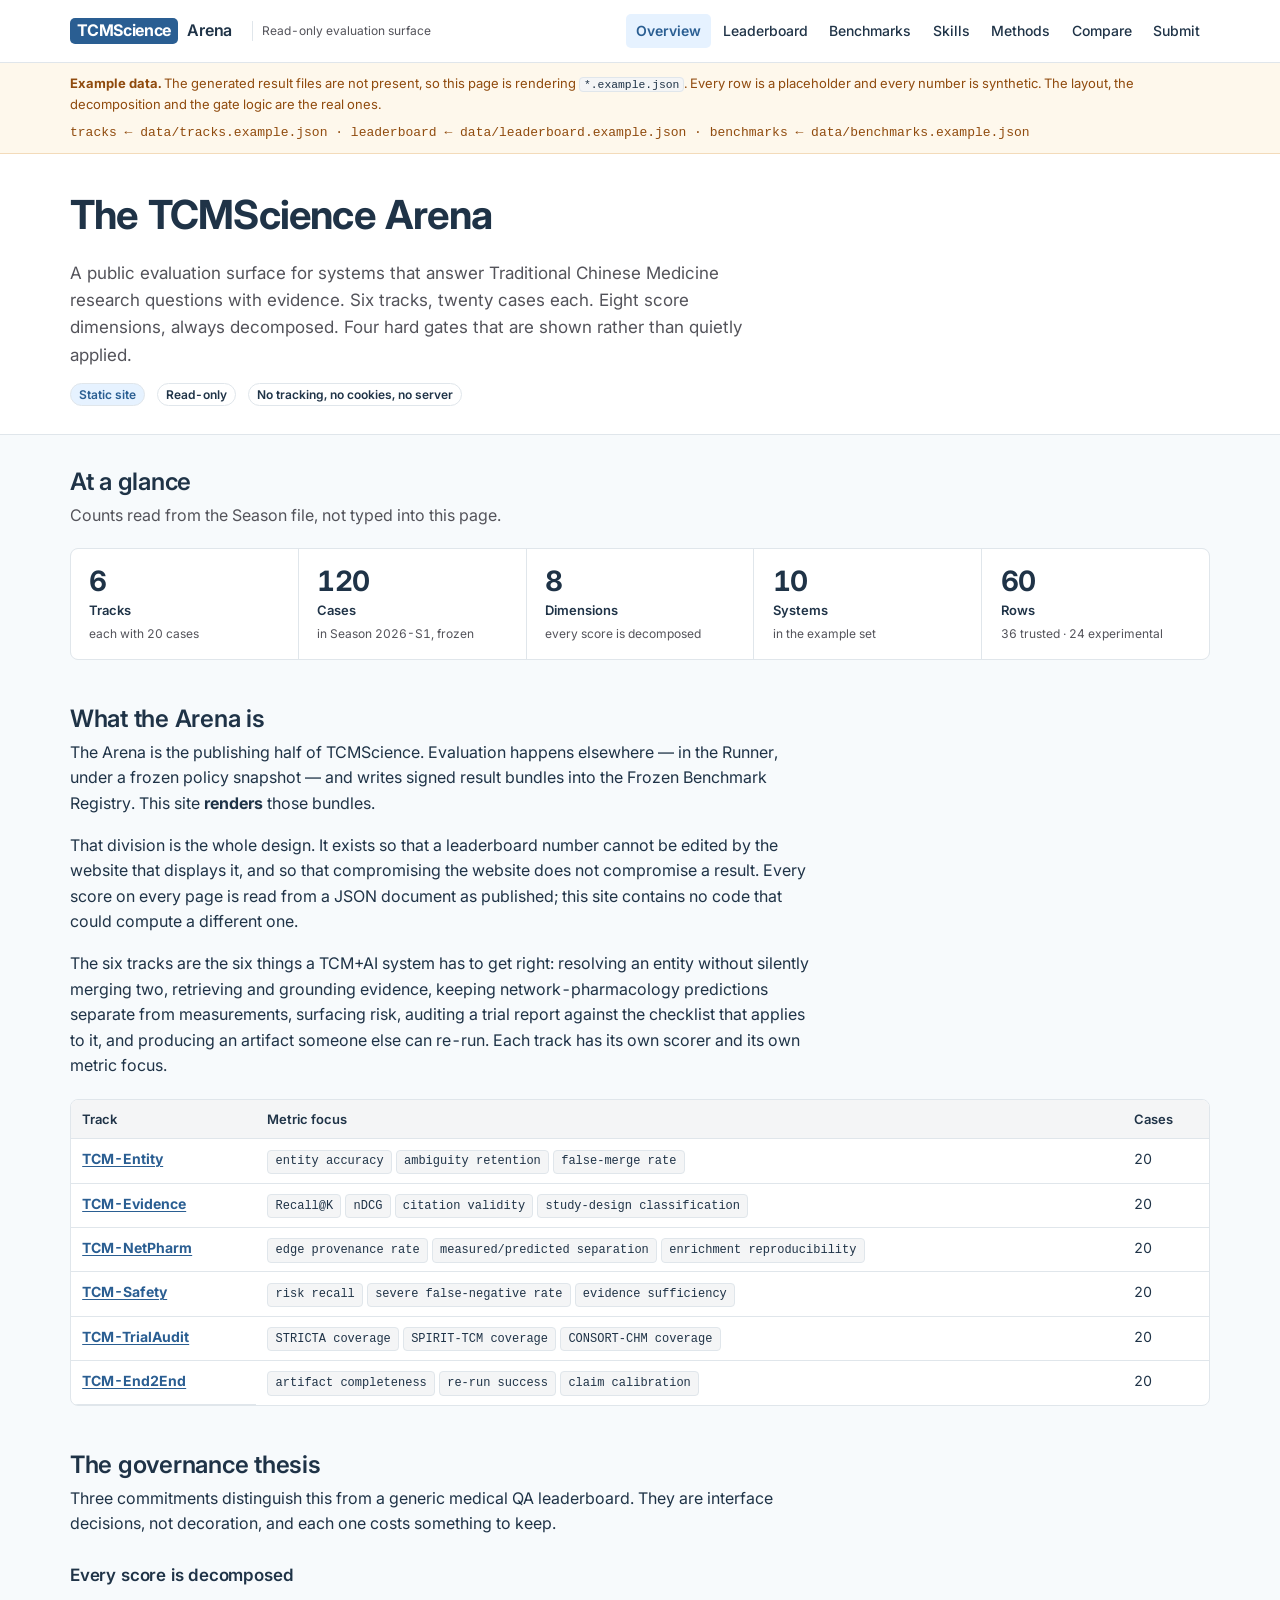
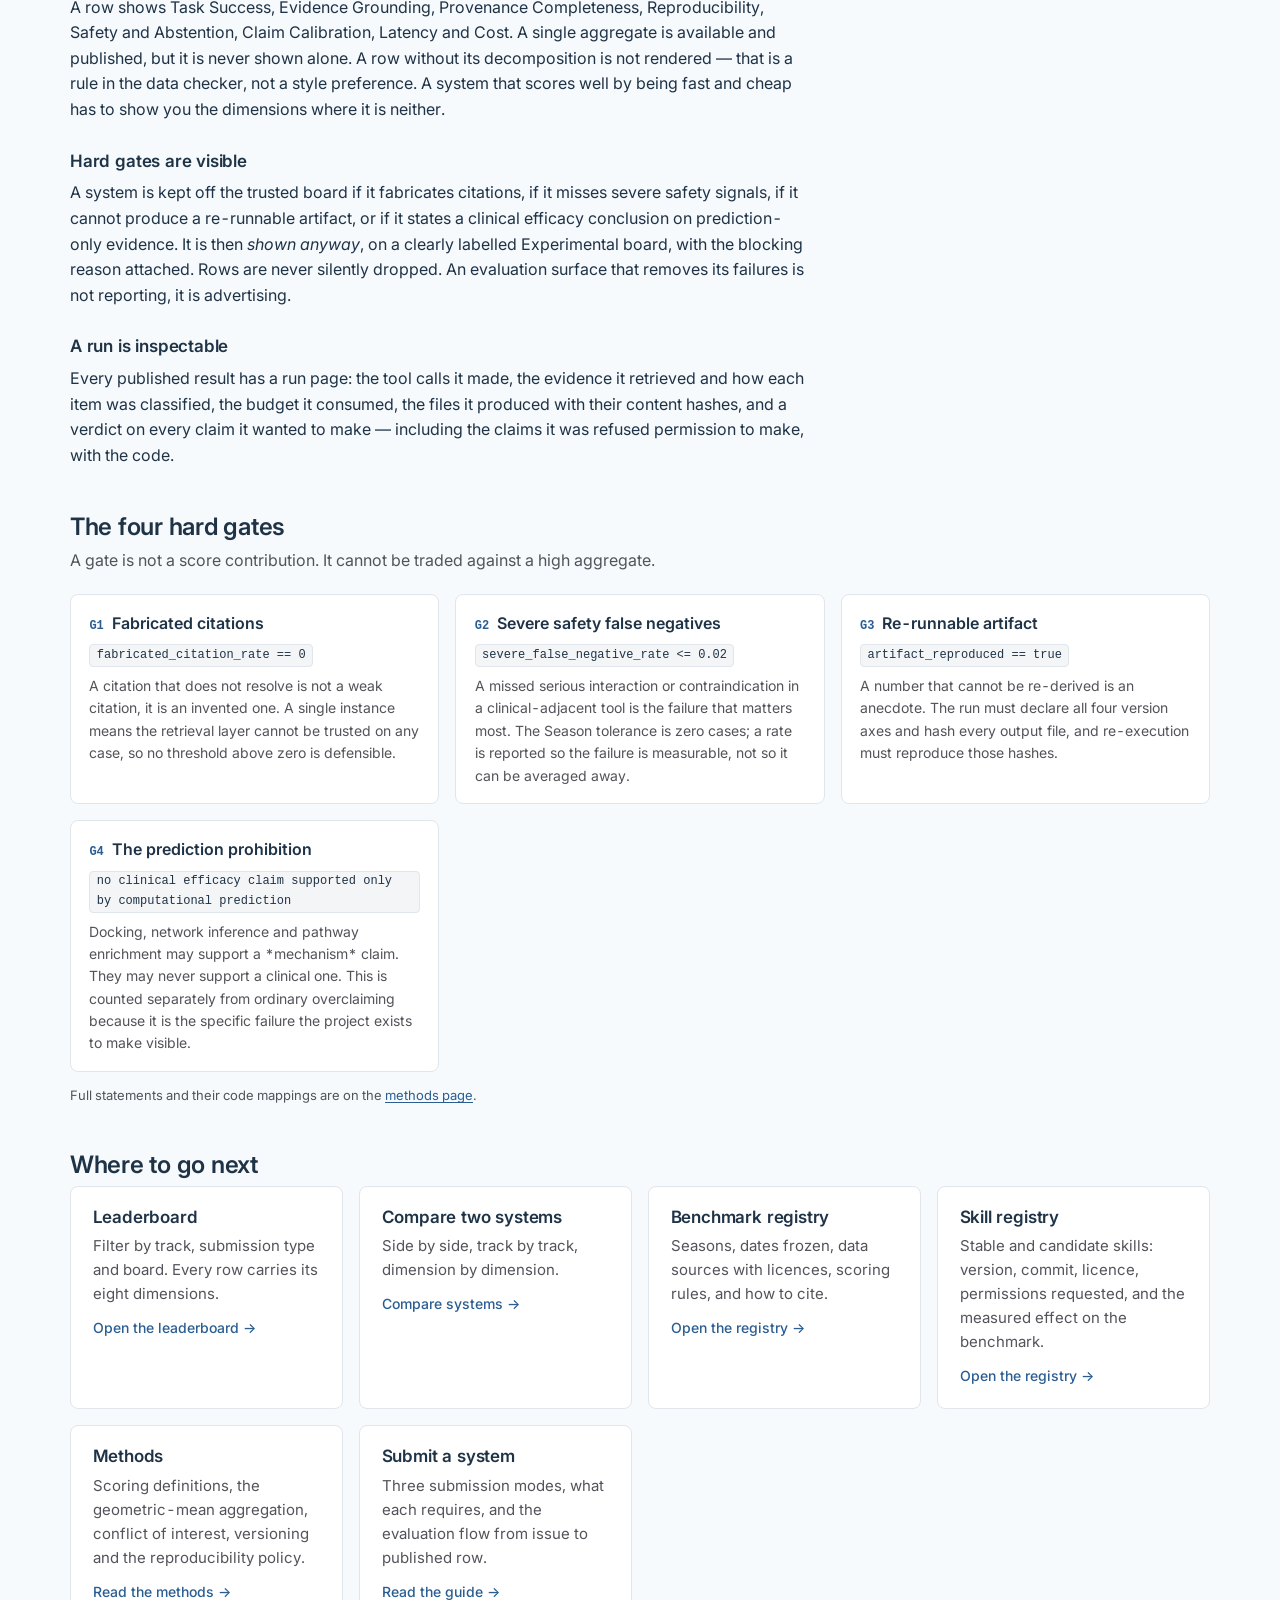
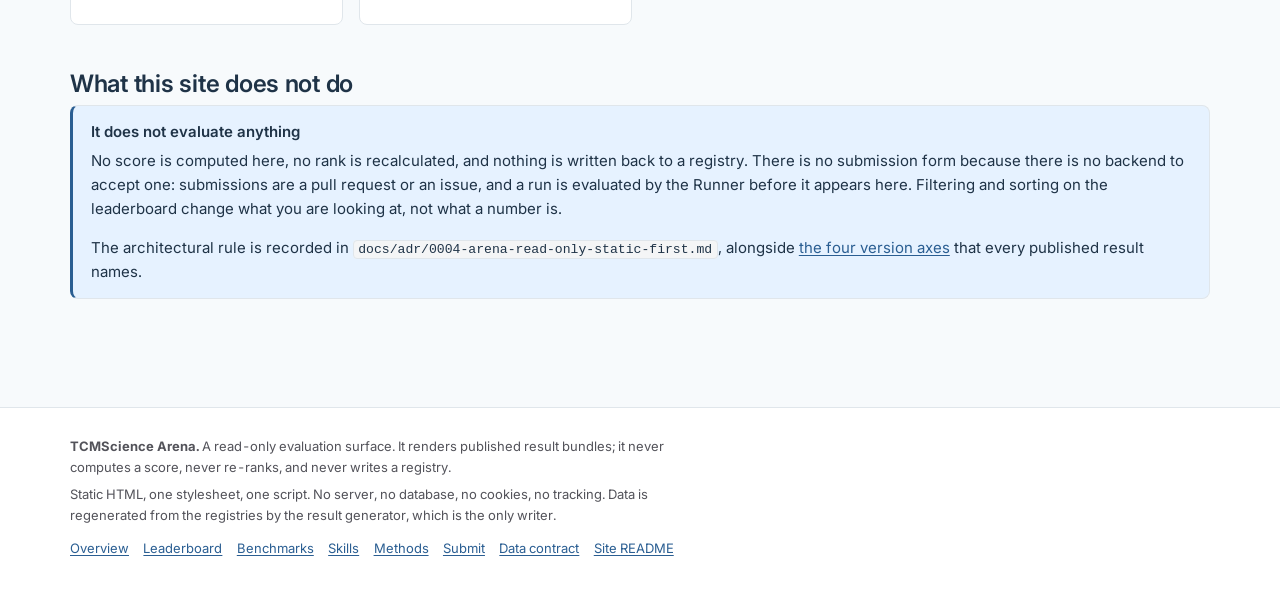
==== arena/web/index.html @ cb2411a2 "Governance layer: contracts, compiled skills, registry, benchmark harness, Arena (all changes except" ====
<!DOCTYPE html>
<html lang="en">
<head>
<meta charset="utf-8">
<meta name="viewport" content="width=device-width, initial-scale=1">
<title>TCMScience Arena — a read-only evaluation surface for TCM+AI systems</title>
<meta name="description" content="The TCMScience Arena renders published evaluation results for TCM+AI systems: six tracks, eight score dimensions, hard gates that are visible rather than silent.">
<link rel="preconnect" href="https://fonts.googleapis.com">
<link rel="preconnect" href="https://fonts.gstatic.com" crossorigin>
<link rel="stylesheet" href="https://fonts.googleapis.com/css2?family=Inter:wght@300;400;500;600;700&display=swap">
<link rel="stylesheet" href="assets/style.css">
</head>
<body data-page="overview">
<a class="skip-link" href="#main">Skip to content</a>

<header class="site-header">
  <div class="wrap site-header__inner">
    <a class="brand" href="index.html">
      <span class="brand__mark">TCMScience</span>
      <span class="brand__name">Arena</span>
    </a>
    <span class="brand__sub">Read-only evaluation surface</span>
    <nav class="nav" aria-label="Primary">
      <ul class="nav__list">
        <li><a class="nav__link" href="index.html" aria-current="page">Overview</a></li>
        <li><a class="nav__link" href="leaderboard.html">Leaderboard</a></li>
        <li><a class="nav__link" href="benchmarks.html">Benchmarks</a></li>
        <li><a class="nav__link" href="skills.html">Skills</a></li>
        <li><a class="nav__link" href="methods.html">Methods</a></li>
        <li><a class="nav__link" href="compare.html">Compare</a></li>
        <li><a class="nav__link" href="submit.html">Submit</a></li>
      </ul>
    </nav>
  </div>
</header>

<div id="data-banner" class="data-banner" hidden></div>

<main id="main">
  <div class="page-head">
    <div class="wrap">
      <h1>The TCMScience Arena</h1>
      <p class="page-head__lede">
        A public evaluation surface for systems that answer Traditional Chinese Medicine
        research questions with evidence. Six tracks, twenty cases each. Eight score
        dimensions, always decomposed. Four hard gates that are shown rather than
        quietly applied.
      </p>
      <p class="page-head__meta">
        <span class="badge badge--info">Static site</span>
        <span class="badge badge--plain">Read-only</span>
        <span class="badge badge--plain">No tracking, no cookies, no server</span>
      </p>
    </div>
  </div>

  <div class="wrap" id="overview">

    <section class="section" aria-labelledby="glance-h">
      <h2 id="glance-h">At a glance</h2>
      <p class="section__lede">Counts read from the Season file, not typed into this page.</p>
      <div class="stat-row" id="at-a-glance"></div>
    </section>

    <section class="section" aria-labelledby="what-h">
      <h2 id="what-h">What the Arena is</h2>
      <div class="prose">
        <p>
          The Arena is the publishing half of TCMScience. Evaluation happens elsewhere — in the
          Runner, under a frozen policy snapshot — and writes signed result bundles into the
          Frozen Benchmark Registry. This site <strong>renders</strong> those bundles.
        </p>
        <p>
          That division is the whole design. It exists so that a leaderboard number cannot be
          edited by the website that displays it, and so that compromising the website does not
          compromise a result. Every score on every page is read from a JSON document as
          published; this site contains no code that could compute a different one.
        </p>
        <p>
          The six tracks are the six things a TCM+AI system has to get right: resolving an
          entity without silently merging two, retrieving and grounding evidence, keeping
          network-pharmacology predictions separate from measurements, surfacing risk, auditing
          a trial report against the checklist that applies to it, and producing an artifact
          someone else can re-run. Each track has its own scorer and its own metric focus.
        </p>
      </div>

      <div class="table-scroll" tabindex="0" role="region" aria-label="The six tracks" style="margin-top:1.25rem">
        <table class="plain">
          <caption class="visually-hidden">The six benchmark tracks, their metric focus and case counts</caption>
          <thead>
            <tr>
              <th scope="col">Track</th>
              <th scope="col">Metric focus</th>
              <th scope="col" class="col-num">Cases</th>
            </tr>
          </thead>
          <tbody id="overview-tracks"></tbody>
        </table>
      </div>
    </section>

    <section class="section" aria-labelledby="thesis-h">
      <h2 id="thesis-h">The governance thesis</h2>
      <div class="prose">
        <p>
          Three commitments distinguish this from a generic medical QA leaderboard. They are
          interface decisions, not decoration, and each one costs something to keep.
        </p>

        <h3>Every score is decomposed</h3>
        <p>
          A row shows Task Success, Evidence Grounding, Provenance Completeness,
          Reproducibility, Safety and Abstention, Claim Calibration, Latency and Cost. A
          single aggregate is available and published, but it is never shown alone. A row
          without its decomposition is not rendered — that is a rule in the data checker, not
          a style preference. A system that scores well by being fast and cheap has to show you
          the dimensions where it is neither.
        </p>

        <h3>Hard gates are visible</h3>
        <p>
          A system is kept off the trusted board if it fabricates citations, if it misses
          severe safety signals, if it cannot produce a re-runnable artifact, or if it states
          a clinical efficacy conclusion on prediction-only evidence. It is then
          <em>shown anyway</em>, on a clearly labelled Experimental board, with the blocking
          reason attached. Rows are never silently dropped. An evaluation surface that removes
          its failures is not reporting, it is advertising.
        </p>

        <h3>A run is inspectable</h3>
        <p>
          Every published result has a run page: the tool calls it made, the evidence it
          retrieved and how each item was classified, the budget it consumed, the files it
          produced with their content hashes, and a verdict on every claim it wanted to make —
          including the claims it was refused permission to make, with the code.
        </p>
      </div>
    </section>

    <section class="section" aria-labelledby="gates-h">
      <h2 id="gates-h">The four hard gates</h2>
      <p class="section__lede">
        A gate is not a score contribution. It cannot be traded against a high aggregate.
      </p>
      <div class="grid grid--2" id="overview-gates"></div>
      <p class="small muted" style="margin-top:0.85rem">
        Full statements and their code mappings are on the <a href="methods.html">methods page</a>.
      </p>
    </section>

    <section class="section" aria-labelledby="go-h">
      <h2 id="go-h">Where to go next</h2>
      <div class="grid grid--3">
        <a class="card card--link" href="leaderboard.html">
          <h3 class="card__title">Leaderboard</h3>
          <p class="card__text">
            Filter by track, submission type and board. Every row carries its eight dimensions.
          </p>
          <span class="card__more">Open the leaderboard →</span>
        </a>
        <a class="card card--link" href="compare.html">
          <h3 class="card__title">Compare two systems</h3>
          <p class="card__text">
            Side by side, track by track, dimension by dimension.
          </p>
          <span class="card__more">Compare systems →</span>
        </a>
        <a class="card card--link" href="benchmarks.html">
          <h3 class="card__title">Benchmark registry</h3>
          <p class="card__text">
            Seasons, dates frozen, data sources with licences, scoring rules, and how to cite.
          </p>
          <span class="card__more">Open the registry →</span>
        </a>
        <a class="card card--link" href="skills.html">
          <h3 class="card__title">Skill registry</h3>
          <p class="card__text">
            Stable and candidate skills: version, commit, licence, permissions requested, and
            the measured effect on the benchmark.
          </p>
          <span class="card__more">Open the registry →</span>
        </a>
        <a class="card card--link" href="methods.html">
          <h3 class="card__title">Methods</h3>
          <p class="card__text">
            Scoring definitions, the geometric-mean aggregation, conflict of interest,
            versioning and the reproducibility policy.
          </p>
          <span class="card__more">Read the methods →</span>
        </a>
        <a class="card card--link" href="submit.html">
          <h3 class="card__title">Submit a system</h3>
          <p class="card__text">
            Three submission modes, what each requires, and the evaluation flow from issue to
            published row.
          </p>
          <span class="card__more">Read the guide →</span>
        </a>
      </div>
    </section>

    <section class="section" aria-labelledby="not-h">
      <h2 id="not-h">What this site does not do</h2>
      <div class="callout callout--info">
        <p class="callout__title">It does not evaluate anything</p>
        <p>
          No score is computed here, no rank is recalculated, and nothing is written back to a
          registry. There is no submission form because there is no backend to accept one:
          submissions are a pull request or an issue, and a run is evaluated by the Runner
          before it appears here. Filtering and sorting on the leaderboard change what you are
          looking at, not what a number is.
        </p>
        <p class="small">
          The architectural rule is recorded in
          <code>docs/adr/0004-arena-read-only-static-first.md</code>, alongside
          <a href="methods.html#m-versioning-h">the four version axes</a> that every published
          result names.
        </p>
      </div>
    </section>

  </div>
</main>

<footer class="site-footer">
  <div class="wrap">
    <p>
      <strong>TCMScience Arena.</strong> A read-only evaluation surface. It renders published
      result bundles; it never computes a score, never re-ranks, and never writes a registry.
    </p>
    <p>
      Static HTML, one stylesheet, one script. No server, no database, no cookies, no tracking.
      Data is regenerated from the registries by the result generator, which is the only writer.
    </p>
    <ul class="site-footer__links">
      <li><a href="index.html">Overview</a></li>
      <li><a href="leaderboard.html">Leaderboard</a></li>
      <li><a href="benchmarks.html">Benchmarks</a></li>
      <li><a href="skills.html">Skills</a></li>
      <li><a href="methods.html">Methods</a></li>
      <li><a href="submit.html">Submit</a></li>
      <li><a href="data/README.md">Data contract</a></li>
      <li><a href="README.md">Site README</a></li>
    </ul>
  </div>
</footer>

<script src="assets/fallback-data.js" defer></script>
<script src="assets/app.js" defer></script>
</body>
</html>
---- arena/web/assets/style.css ----
/* ==========================================================================
   TCMScience Arena — single stylesheet.
   Static, no build step, no CDN. Design tokens are the real Biomni values.
   Light mode only. Contrast targets WCAG AA (see notes on --secondary).
   ========================================================================== */

:root {
  /* --- tokens (hsl, space-separated, per the reference) ------------------ */
  --background: 210 50% 98%;
  --foreground: 210 40% 20%;
  --card: 0 0% 100%;
  --primary: 210 55% 37%;
  --primary-foreground: 0 0% 98%;
  --secondary: 175 50% 51%;
  --muted: 210 10% 96%;
  --muted-foreground: 240 3.8% 46.1%;
  --accent: 210 100% 95%;
  --border: 210 20% 90%;
  --radius: 0.5rem;

  /* --- derived ----------------------------------------------------------- */
  /* --muted-foreground is 4.4:1 on --muted, which fails AA for small text.
     Small print uses the darkened variant (7.1:1); the original token is kept
     for large text and non-essential metadata only. */
  --muted-foreground-strong: 240 4% 34%;
  /* --secondary (teal) is 2.4:1 on white: decoration and fills only, never
     text. Anything that must be read uses --primary (6.7:1) or --foreground. */
  --secondary-ink: 175 65% 26%;      /* readable teal for text, 4.9:1 on white */
  --primary-hover: 210 58% 30%;
  --danger-ink: 0 62% 38%;           /* 6.4:1 on white */
  --warn-ink: 28 82% 31%;            /* 6.3:1 on white */
  --ok-ink: 158 62% 26%;             /* 6.1:1 on white */
  --danger-bg: 0 70% 97%;
  --warn-bg: 40 90% 96%;
  --ok-bg: 158 55% 96%;
  --danger-border: 0 55% 88%;
  --warn-border: 35 70% 84%;
  --ok-border: 158 40% 84%;

  --font-sans: "Inter", -apple-system, BlinkMacSystemFont, "Segoe UI", Roboto,
               "Helvetica Neue", Arial, sans-serif;
  --font-mono: ui-monospace, SFMono-Regular, Menlo, Monaco, Consolas,
               "Liberation Mono", "Courier New", monospace;

  --wrap: 1180px;
  --shadow-card: none;               /* no drop shadows: border only */
}

/* ==========================================================================
   Base
   ========================================================================== */

*, *::before, *::after { box-sizing: border-box; }

html { -webkit-text-size-adjust: 100%; }

body {
  margin: 0;
  background: hsl(var(--background));
  color: hsl(var(--foreground));
  font-family: var(--font-sans);
  font-size: 16px;
  font-weight: 400;
  line-height: 1.6;
  font-feature-settings: "tnum" 1;
  -webkit-font-smoothing: antialiased;
}

h1, h2, h3, h4 {
  font-weight: 600;
  line-height: 1.25;
  letter-spacing: -0.011em;
  margin: 0 0 0.5em;
  color: hsl(var(--foreground));
}

h1 { font-size: clamp(1.75rem, 1.3rem + 1.6vw, 2.5rem); font-weight: 700; letter-spacing: -0.02em; }
h2 { font-size: clamp(1.25rem, 1.1rem + 0.6vw, 1.5rem); }
h3 { font-size: 1.0625rem; }
h4 { font-size: 0.9375rem; }

p { margin: 0 0 1em; }
p:last-child, ul:last-child, ol:last-child { margin-bottom: 0; }

a { color: hsl(var(--primary)); text-decoration-thickness: 1px; text-underline-offset: 2px; }
a:hover { color: hsl(var(--primary-hover)); }

ul, ol { margin: 0 0 1em; padding-left: 1.25em; }
li { margin-bottom: 0.35em; }
li:last-child { margin-bottom: 0; }

code, kbd, samp, pre { font-family: var(--font-mono); font-size: 0.875em; }

code {
  background: hsl(var(--muted));
  border: 1px solid hsl(var(--border));
  border-radius: 4px;
  padding: 0.05em 0.35em;
  color: hsl(var(--foreground));
  white-space: nowrap;
}

pre {
  background: hsl(var(--muted));
  border: 1px solid hsl(var(--border));
  border-radius: var(--radius);
  padding: 0.9rem 1rem;
  overflow-x: auto;
  margin: 0 0 1em;
  line-height: 1.55;
}
pre code { background: none; border: 0; padding: 0; white-space: pre; font-size: 0.8125rem; }

hr { border: 0; border-top: 1px solid hsl(var(--border)); margin: 2rem 0; }

:focus-visible {
  outline: 2px solid hsl(var(--primary));
  outline-offset: 2px;
  border-radius: 3px;
}

.skip-link {
  position: absolute; left: -9999px; top: 0; z-index: 50;
  background: hsl(var(--card)); color: hsl(var(--primary));
  padding: 0.6rem 1rem; border: 1px solid hsl(var(--border));
  border-radius: 0 0 var(--radius) 0; font-weight: 600;
}
.skip-link:focus { left: 0; }

.visually-hidden {
  position: absolute; width: 1px; height: 1px; padding: 0; margin: -1px;
  overflow: hidden; clip: rect(0 0 0 0); white-space: nowrap; border: 0;
}

/* ==========================================================================
   Layout
   ========================================================================== */

.wrap { width: 100%; max-width: var(--wrap); margin: 0 auto; padding: 0 1.25rem; }

.site-header {
  background: hsl(var(--card));
  border-bottom: 1px solid hsl(var(--border));
  position: relative;
  z-index: 10;
}

.site-header__inner {
  display: flex; align-items: center; gap: 1.25rem;
  min-height: 62px; flex-wrap: wrap;
  padding-top: 0.5rem; padding-bottom: 0.5rem;
}

.brand { display: flex; align-items: baseline; gap: 0.55rem; text-decoration: none; color: inherit; }
.brand__mark {
  font-weight: 700; font-size: 1rem; letter-spacing: -0.02em;
  color: hsl(var(--card)); background: hsl(var(--primary));
  border-radius: 5px; padding: 0.15rem 0.45rem; line-height: 1.3;
}
.brand__name { font-weight: 600; font-size: 1rem; letter-spacing: -0.01em; }
.brand:hover .brand__name { color: hsl(var(--primary)); }
.brand__sub {
  font-size: 0.75rem; color: hsl(var(--muted-foreground-strong));
  border-left: 1px solid hsl(var(--border)); padding-left: 0.55rem;
}

.nav { margin-left: auto; }
.nav__list { display: flex; flex-wrap: wrap; gap: 0.15rem; list-style: none; margin: 0; padding: 0; }
.nav__list li { margin: 0; }
.nav__link {
  display: block; padding: 0.35rem 0.6rem; border-radius: 5px;
  font-size: 0.875rem; font-weight: 500; text-decoration: none;
  color: hsl(var(--foreground));
}
.nav__link:hover { background: hsl(var(--accent)); color: hsl(var(--primary)); }
.nav__link[aria-current="page"] { background: hsl(var(--accent)); color: hsl(var(--primary)); font-weight: 600; }

main { display: block; padding-bottom: 4rem; }

.page-head {
  background: hsl(var(--card));
  border-bottom: 1px solid hsl(var(--border));
  padding: 2.25rem 0 1.75rem;
  margin-bottom: 2rem;
}
.page-head--plain { background: none; border-bottom: 0; padding-bottom: 0.5rem; }
.page-head__lede {
  max-width: 62ch; font-size: 1.0625rem; color: hsl(var(--muted-foreground-strong));
  margin: 0.5rem 0 0;
}
.page-head__meta {
  margin-top: 0.9rem; display: flex; flex-wrap: wrap; gap: 0.4rem 0.75rem;
  align-items: center; font-size: 0.8125rem; color: hsl(var(--muted-foreground-strong));
}

.section { margin-bottom: 2.75rem; }
.section > h2 { margin-bottom: 0.35rem; }
.section__lede { max-width: 68ch; color: hsl(var(--muted-foreground-strong)); margin-bottom: 1.25rem; }

.grid { display: grid; gap: 1rem; }
.grid--2 { grid-template-columns: repeat(auto-fit, minmax(280px, 1fr)); }
.grid--3 { grid-template-columns: repeat(auto-fit, minmax(240px, 1fr)); }
.grid--4 { grid-template-columns: repeat(auto-fit, minmax(190px, 1fr)); }

.site-footer {
  border-top: 1px solid hsl(var(--border));
  background: hsl(var(--card));
  padding: 1.75rem 0 2.25rem;
  font-size: 0.8125rem;
  color: hsl(var(--muted-foreground-strong));
}
.site-footer p { margin-bottom: 0.4rem; max-width: 76ch; }
.site-footer__links { display: flex; flex-wrap: wrap; gap: 0.35rem 0.9rem; margin: 0.75rem 0 0; padding: 0; list-style: none; }

/* ==========================================================================
   Card
   ========================================================================== */

.card {
  background: hsl(var(--card));
  border: 1px solid hsl(var(--border));
  border-radius: var(--radius);
  padding: 1.25rem 1.35rem;
  box-shadow: var(--shadow-card);
}
.card--flush { padding: 0; overflow: hidden; }
.card__head {
  padding: 1rem 1.35rem; border-bottom: 1px solid hsl(var(--border));
  display: flex; align-items: baseline; gap: 0.75rem; flex-wrap: wrap;
}
.card__head h2, .card__head h3 { margin: 0; }
.card__body { padding: 1.25rem 1.35rem; }
.card__foot {
  padding: 0.85rem 1.35rem; border-top: 1px solid hsl(var(--border));
  background: hsl(var(--muted)); font-size: 0.8125rem;
  color: hsl(var(--muted-foreground-strong));
}
.card__title { margin: 0 0 0.4rem; }
.card__text { font-size: 0.9375rem; color: hsl(var(--muted-foreground-strong)); margin: 0; }
.card--link { display: block; text-decoration: none; color: inherit; }
.card--link:hover { border-color: hsl(var(--primary)); }
.card--link:hover .card__title { color: hsl(var(--primary)); }
.card__more { display: inline-block; margin-top: 0.65rem; font-size: 0.875rem; font-weight: 500; color: hsl(var(--primary)); }

/* ==========================================================================
   Stat row
   ========================================================================== */

.stat-row {
  display: grid; gap: 1px; background: hsl(var(--border));
  border: 1px solid hsl(var(--border)); border-radius: var(--radius); overflow: hidden;
  grid-template-columns: repeat(auto-fit, minmax(150px, 1fr));
}
.stat { background: hsl(var(--card)); padding: 1rem 1.15rem; margin: 0; }
.stat__value {
  display: block; font-size: 1.75rem; font-weight: 700; letter-spacing: -0.02em;
  line-height: 1.15; font-variant-numeric: tabular-nums;
}
.stat__label { display: block; font-size: 0.8125rem; font-weight: 600; margin-top: 0.15rem; }
.stat__note { display: block; font-size: 0.75rem; color: hsl(var(--muted-foreground-strong)); margin-top: 0.2rem; }

/* ==========================================================================
   Badges, chips, pills
   ========================================================================== */

.badge {
  display: inline-flex; align-items: center; gap: 0.3em;
  font-size: 0.75rem; font-weight: 600; line-height: 1.5;
  padding: 0.1rem 0.5rem; border-radius: 999px;
  border: 1px solid hsl(var(--border)); background: hsl(var(--muted));
  color: hsl(var(--foreground)); white-space: nowrap;
}
.badge--ok      { background: hsl(var(--ok-bg));     border-color: hsl(var(--ok-border));     color: hsl(var(--ok-ink)); }
.badge--warn    { background: hsl(var(--warn-bg));   border-color: hsl(var(--warn-border));   color: hsl(var(--warn-ink)); }
.badge--danger  { background: hsl(var(--danger-bg)); border-color: hsl(var(--danger-border)); color: hsl(var(--danger-ink)); }
.badge--info    { background: hsl(var(--accent));    border-color: hsl(var(--border));        color: hsl(var(--primary)); }
.badge--plain   { background: hsl(var(--card)); }
.badge__glyph   { font-weight: 700; }

.chip-list { display: flex; flex-wrap: wrap; gap: 0.3rem; list-style: none; margin: 0; padding: 0; }
.chip-list li { margin: 0; }
.chip {
  display: inline-block; font-family: var(--font-mono); font-size: 0.75rem;
  padding: 0.1rem 0.45rem; border-radius: 4px;
  background: hsl(var(--muted)); border: 1px solid hsl(var(--border));
  color: hsl(var(--foreground));
}
.chip--code { font-weight: 600; }
.chip--danger { background: hsl(var(--danger-bg)); border-color: hsl(var(--danger-border)); color: hsl(var(--danger-ink)); }
.chip--warn   { background: hsl(var(--warn-bg));   border-color: hsl(var(--warn-border));   color: hsl(var(--warn-ink)); }

.dot {
  display: inline-block; width: 7px; height: 7px; border-radius: 50%;
  background: hsl(var(--secondary)); margin-right: 0.4em; vertical-align: 1px;
}

/* ==========================================================================
   Buttons and form controls
   ========================================================================== */

.btn {
  display: inline-block; font: inherit; font-size: 0.875rem; font-weight: 600;
  padding: 0.45rem 0.9rem; border-radius: 6px; cursor: pointer;
  border: 1px solid hsl(var(--primary)); background: hsl(var(--primary));
  color: hsl(var(--primary-foreground)); text-decoration: none;
}
.btn:hover { background: hsl(var(--primary-hover)); border-color: hsl(var(--primary-hover)); color: hsl(var(--primary-foreground)); }
.btn--ghost { background: hsl(var(--card)); color: hsl(var(--primary)); }
.btn--ghost:hover { background: hsl(var(--accent)); color: hsl(var(--primary)); border-color: hsl(var(--primary)); }
.btn--sm { font-size: 0.8125rem; padding: 0.3rem 0.6rem; }

.field { display: flex; flex-direction: column; gap: 0.3rem; }
.field__label { font-size: 0.8125rem; font-weight: 600; }
.field__hint { font-size: 0.75rem; color: hsl(var(--muted-foreground-strong)); }

select, input[type="search"], input[type="text"] {
  font: inherit; font-size: 0.875rem;
  padding: 0.4rem 0.55rem;
  border: 1px solid hsl(var(--border)); border-radius: 6px;
  background: hsl(var(--card)); color: hsl(var(--foreground));
  min-height: 36px; max-width: 100%;
}
select:hover, input[type="search"]:hover { border-color: hsl(var(--primary)); }

.filters {
  display: grid; gap: 1rem 1.25rem; align-items: end;
  grid-template-columns: repeat(auto-fit, minmax(190px, 1fr));
}
.filters__group { border: 0; margin: 0; padding: 0; min-width: 0; }
.filters__group legend {
  font-size: 0.8125rem; font-weight: 600; padding: 0; margin-bottom: 0.3rem;
}
.filters__radios { display: flex; flex-wrap: wrap; gap: 0.3rem; }
.filters__radio {
  display: inline-flex; align-items: center; gap: 0.35rem;
  font-size: 0.8125rem; font-weight: 500;
  border: 1px solid hsl(var(--border)); border-radius: 999px;
  padding: 0.3rem 0.7rem; background: hsl(var(--card)); cursor: pointer;
}
.filters__radio:hover { border-color: hsl(var(--primary)); }
.filters__radio input { accent-color: hsl(var(--primary)); margin: 0; }
.filters__radio:has(input:checked) {
  border-color: hsl(var(--primary)); background: hsl(var(--accent)); color: hsl(var(--primary));
  font-weight: 600;
}
.filters__footer {
  display: flex; flex-wrap: wrap; gap: 0.75rem; align-items: center;
  justify-content: space-between; margin-top: 1rem;
  padding-top: 0.9rem; border-top: 1px solid hsl(var(--border));
}
.filters__count { font-size: 0.8125rem; color: hsl(var(--muted-foreground-strong)); }

/* ==========================================================================
   Table
   ========================================================================== */

.table-scroll {
  overflow-x: auto;
  border: 1px solid hsl(var(--border));
  border-radius: var(--radius);
  background: hsl(var(--card));
}
.table-scroll:focus-visible { outline: 2px solid hsl(var(--primary)); outline-offset: -2px; }

table.data-table {
  border-collapse: collapse;
  width: 100%;
  font-size: 0.8125rem;
  font-variant-numeric: tabular-nums;
}
table.data-table caption {
  caption-side: top; text-align: left;
  padding: 0.85rem 1rem 0.75rem;
  font-size: 0.8125rem; color: hsl(var(--muted-foreground-strong));
  border-bottom: 1px solid hsl(var(--border));
}
table.data-table th, table.data-table td {
  padding: 0.5rem 0.55rem;
  border-bottom: 1px solid hsl(var(--border));
  text-align: left;
  vertical-align: top;
}
table.data-table thead th {
  position: sticky; top: 0; z-index: 2;
  background: hsl(var(--muted));
  font-size: 0.75rem; font-weight: 600; line-height: 1.25;
  color: hsl(var(--foreground));
  border-bottom: 1px solid hsl(var(--border));
  padding-top: 0.6rem; padding-bottom: 0.6rem;
}
table.data-table tbody tr:last-child td { border-bottom: 0; }
table.data-table tbody tr:hover { background: hsl(var(--accent)); }
table.data-table tbody tr.is-blocked { background: hsl(var(--warn-bg)); }
table.data-table tbody tr.is-blocked:hover { background: hsl(var(--warn-bg)); }

.col-num { text-align: right; }
th.col-num, td.col-num { text-align: right; }

.sort-btn {
  font: inherit; font-size: inherit; font-weight: inherit; color: inherit;
  background: none; border: 0; padding: 0; cursor: pointer;
  display: inline-flex; align-items: baseline; gap: 0.25em; text-align: left;
}
.sort-btn:hover { color: hsl(var(--primary)); text-decoration: underline; }
.sort-btn__glyph { font-size: 0.7em; opacity: 0.45; }
th[aria-sort="ascending"] .sort-btn__glyph,
th[aria-sort="descending"] .sort-btn__glyph { opacity: 1; color: hsl(var(--primary)); }
th[aria-sort="ascending"], th[aria-sort="descending"] { background: hsl(var(--accent)); }

.cell-system { min-width: 190px; }
.cell-system__name { font-weight: 600; font-size: 0.8438rem; }
.cell-system__meta { font-size: 0.75rem; color: hsl(var(--muted-foreground-strong)); margin-top: 0.1rem; }
.cell-system__flags { margin-top: 0.25rem; display: flex; flex-wrap: wrap; gap: 0.25rem; }
a.row-link { text-decoration: none; }
a.row-link:hover .cell-system__name { text-decoration: underline; }

.rank { font-weight: 700; font-size: 0.875rem; }
.rank--none { color: hsl(var(--muted-foreground-strong)); font-weight: 500; }

/* score cell: number + a bar. The bar is decorative; the number carries it. */
.meter { min-width: 62px; }
.meter__value { display: block; font-weight: 600; font-size: 0.8125rem; line-height: 1.3; }
.meter__value--null { color: hsl(var(--muted-foreground-strong)); font-weight: 500; }
.meter__bar {
  display: block; height: 3px; margin-top: 3px; border-radius: 2px;
  background: hsl(var(--muted)); overflow: hidden;
}
.meter__fill { display: block; height: 100%; background: hsl(var(--primary)); opacity: 0.75; }
.meter__raw { display: block; font-size: 0.6875rem; color: hsl(var(--muted-foreground-strong)); margin-top: 2px; }
.meter--aggregate .meter__value { font-size: 0.9375rem; font-weight: 700; }
.meter--aggregate .meter__fill { opacity: 1; }
.meter__ci { font-size: 0.6875rem; font-weight: 500; color: hsl(var(--muted-foreground-strong)); }

table.data-table tfoot td {
  border-top: 1px solid hsl(var(--border));
  background: hsl(var(--muted)); font-size: 0.75rem;
  color: hsl(var(--muted-foreground-strong));
  padding: 0.7rem 0.55rem;
}

/* ==========================================================================
   Callouts, gates, notes
   ========================================================================== */

.callout {
  border: 1px solid hsl(var(--border)); border-left-width: 3px;
  border-radius: var(--radius); padding: 0.9rem 1.1rem;
  background: hsl(var(--card)); margin: 0 0 1.25rem;
}
.callout > :last-child { margin-bottom: 0; }
.callout__title { font-weight: 600; margin: 0 0 0.3rem; font-size: 0.9375rem; }
.callout--info   { border-left-color: hsl(var(--primary));  background: hsl(var(--accent)); }
.callout--warn   { border-left-color: hsl(var(--warn-ink)); background: hsl(var(--warn-bg)); }
.callout--danger { border-left-color: hsl(var(--danger-ink)); background: hsl(var(--danger-bg)); }
.callout--ok     { border-left-color: hsl(var(--ok-ink));   background: hsl(var(--ok-bg)); }
.callout p, .callout li { font-size: 0.9375rem; }

.data-banner {
  border-bottom: 1px solid hsl(var(--warn-border));
  background: hsl(var(--warn-bg));
  color: hsl(var(--warn-ink));
  font-size: 0.8125rem;
}
.data-banner__inner { padding: 0.6rem 1.25rem; display: flex; gap: 0.5rem; flex-wrap: wrap; align-items: baseline; }
.data-banner strong { font-weight: 700; }

.gate {
  border: 1px solid hsl(var(--border)); border-radius: var(--radius);
  background: hsl(var(--card)); padding: 1rem 1.15rem;
}
.gate__head { display: flex; align-items: baseline; gap: 0.5rem; flex-wrap: wrap; margin-bottom: 0.4rem; }
.gate__id { font-family: var(--font-mono); font-size: 0.75rem; font-weight: 700; color: hsl(var(--primary)); }
.gate__name { font-weight: 600; }
.gate__rule { font-family: var(--font-mono); font-size: 0.75rem; color: hsl(var(--foreground)); background: hsl(var(--muted)); border: 1px solid hsl(var(--border)); border-radius: 4px; padding: 0.05rem 0.4rem; }
.gate__text { font-size: 0.875rem; color: hsl(var(--muted-foreground-strong)); margin: 0.5rem 0 0; }

/* ==========================================================================
   Definition lists / key-value
   ========================================================================== */

.kv { display: grid; grid-template-columns: minmax(120px, max-content) 1fr; gap: 0.4rem 1rem; margin: 0; font-size: 0.875rem; }
.kv dt { font-weight: 600; color: hsl(var(--muted-foreground-strong)); }
.kv dd { margin: 0; min-width: 0; overflow-wrap: anywhere; }
.kv--mono dd { font-family: var(--font-mono); font-size: 0.8125rem; }

/* ==========================================================================
   Prose (methods, submit, benchmarks narrative)
   ========================================================================== */

.prose { max-width: 74ch; }
.prose h2 { margin-top: 2.25rem; padding-top: 0.25rem; }
.prose h3 { margin-top: 1.75rem; }
.prose h2:first-child, .prose h3:first-child { margin-top: 0; }
.prose p, .prose li { font-size: 1rem; }
.prose ul, .prose ol { padding-left: 1.35em; }
.prose code { font-size: 0.85em; }
.prose blockquote {
  margin: 1.25rem 0; padding: 0.1rem 0 0.1rem 1.1rem;
  border-left: 3px solid hsl(var(--secondary));
  color: hsl(var(--muted-foreground-strong));
}
.prose blockquote p { font-size: 0.9688rem; }
.prose table { border-collapse: collapse; width: 100%; font-size: 0.875rem; margin: 0 0 1.5rem; }
.prose th, .prose td { border: 1px solid hsl(var(--border)); padding: 0.5rem 0.65rem; text-align: left; vertical-align: top; }
.prose th { background: hsl(var(--muted)); font-weight: 600; }
.prose__note { font-size: 0.875rem; color: hsl(var(--muted-foreground-strong)); }

.formula {
  font-family: var(--font-mono); font-size: 0.875rem;
  background: hsl(var(--muted)); border: 1px solid hsl(var(--border));
  border-radius: var(--radius); padding: 0.85rem 1rem; margin: 0 0 1.25rem;
  overflow-x: auto;
}

details.disclosure {
  border: 1px solid hsl(var(--border)); border-radius: var(--radius);
  background: hsl(var(--card)); padding: 0.7rem 1rem; margin-bottom: 0.75rem;
}
details.disclosure > summary { cursor: pointer; font-weight: 600; font-size: 0.9375rem; }
details.disclosure > summary::marker { color: hsl(var(--primary)); }
details.disclosure[open] > summary { margin-bottom: 0.6rem; }
details.disclosure > :last-child { margin-bottom: 0; }

/* ==========================================================================
   Trace (run page)
   ========================================================================== */

.trace { list-style: none; margin: 0; padding: 0; }
.trace__item {
  display: grid; grid-template-columns: 2.1rem 1fr; gap: 0 0.85rem;
  padding: 0.7rem 0; border-bottom: 1px solid hsl(var(--border));
}
.trace__item:last-child { border-bottom: 0; }
.trace__step {
  font-family: var(--font-mono); font-size: 0.75rem; font-weight: 700;
  color: hsl(var(--primary)); background: hsl(var(--accent));
  border: 1px solid hsl(var(--border)); border-radius: 4px;
  text-align: center; padding: 0.1rem 0; height: 1.5rem; line-height: 1.3;
}
.trace__item--fail .trace__step { background: hsl(var(--danger-bg)); color: hsl(var(--danger-ink)); border-color: hsl(var(--danger-border)); }
.trace__name { font-weight: 600; font-size: 0.875rem; }
.trace__kind { font-family: var(--font-mono); font-size: 0.6875rem; color: hsl(var(--muted-foreground-strong)); text-transform: uppercase; letter-spacing: 0.03em; }
.trace__summary { font-size: 0.875rem; margin: 0.15rem 0 0; }
.trace__note { font-size: 0.8125rem; color: hsl(var(--muted-foreground-strong)); margin: 0.25rem 0 0; }
.trace__meta { font-size: 0.75rem; color: hsl(var(--muted-foreground-strong)); margin-top: 0.25rem; font-family: var(--font-mono); }

.claim { border: 1px solid hsl(var(--border)); border-radius: var(--radius); padding: 0.9rem 1.1rem; background: hsl(var(--card)); margin-bottom: 0.75rem; }
.claim--refused { border-color: hsl(var(--danger-border)); background: hsl(var(--danger-bg)); }
.claim--caveat { border-color: hsl(var(--warn-border)); background: hsl(var(--warn-bg)); }
.claim__head { display: flex; flex-wrap: wrap; gap: 0.4rem 0.6rem; align-items: center; margin-bottom: 0.4rem; }
.claim__id { font-family: var(--font-mono); font-size: 0.75rem; font-weight: 700; }
.claim__text { margin: 0 0 0.5rem; font-size: 0.9375rem; }
.claim__codes { display: flex; flex-wrap: wrap; gap: 0.3rem; margin-top: 0.5rem; }
.claim__reasons { margin: 0.5rem 0 0; padding-left: 1.1rem; font-size: 0.875rem; }
.claim__reasons li { margin-bottom: 0.2rem; }

.artifact { display: flex; flex-wrap: wrap; gap: 0.35rem 0.75rem; align-items: baseline; padding: 0.5rem 0; border-bottom: 1px solid hsl(var(--border)); font-size: 0.875rem; }
.artifact:last-child { border-bottom: 0; }
.artifact__path { font-family: var(--font-mono); font-size: 0.8125rem; font-weight: 600; }
.artifact__hash { font-family: var(--font-mono); font-size: 0.6875rem; color: hsl(var(--muted-foreground-strong)); word-break: break-all; }
.artifact__desc { flex: 1 1 100%; font-size: 0.8125rem; color: hsl(var(--muted-foreground-strong)); }

.budget { display: grid; gap: 0.7rem; }
.budget__row { font-size: 0.875rem; }
.budget__label { display: flex; justify-content: space-between; gap: 1rem; margin-bottom: 0.2rem; }
.budget__track { height: 6px; border-radius: 3px; background: hsl(var(--muted)); border: 1px solid hsl(var(--border)); overflow: hidden; }
.budget__fill { height: 100%; background: hsl(var(--primary)); }
.budget__fill--over { background: hsl(var(--danger-ink)); }

.empty-state {
  border: 1px dashed hsl(var(--border)); border-radius: var(--radius);
  background: hsl(var(--card)); padding: 2rem 1.5rem; text-align: center;
}
.empty-state h3 { margin-bottom: 0.35rem; }
.empty-state p { color: hsl(var(--muted-foreground-strong)); max-width: 52ch; margin: 0 auto 0.75rem; }

/* ==========================================================================
   Compare
   ========================================================================== */

.compare-grid { display: grid; grid-template-columns: minmax(0, 1fr) minmax(0, 1fr); gap: 1rem; align-items: start; }
.compare-track { border-top: 1px solid hsl(var(--border)); padding-top: 1rem; margin-top: 1rem; }
.compare-track:first-of-type { border-top: 0; padding-top: 0; margin-top: 0; }
.compare-pair { display: grid; grid-template-columns: 1fr 1fr; gap: 0.75rem; }
.compare-panel { border: 1px solid hsl(var(--border)); border-radius: var(--radius); padding: 0.85rem 1rem; background: hsl(var(--card)); }
.compare-panel--blocked { border-color: hsl(var(--warn-border)); background: hsl(var(--warn-bg)); }
.compare-panel__name { font-weight: 600; font-size: 0.9375rem; margin: 0 0 0.15rem; }
.compare-panel__meta { font-size: 0.75rem; color: hsl(var(--muted-foreground-strong)); margin: 0 0 0.6rem; }
.dim-row { display: grid; grid-template-columns: minmax(90px, 1fr) 3.5rem 3.5rem; gap: 0.5rem; align-items: center; font-size: 0.8125rem; padding: 0.18rem 0; }
.dim-row__label { color: hsl(var(--muted-foreground-strong)); }
.dim-row__value { text-align: right; font-variant-numeric: tabular-nums; font-weight: 600; }
.dim-row__value--win { color: hsl(var(--primary)); }
.dim-row__value--null { color: hsl(var(--muted-foreground-strong)); font-weight: 500; }
.dim-row--head { border-bottom: 1px solid hsl(var(--border)); padding-bottom: 0.35rem; margin-bottom: 0.35rem; font-weight: 600; }
.dim-row--head .dim-row__label { color: hsl(var(--foreground)); }

/* ==========================================================================
   Misc
   ========================================================================== */

.stack-sm > * + * { margin-top: 0.5rem; }
.stack > * + * { margin-top: 1rem; }
.stack-lg > * + * { margin-top: 1.75rem; }
.mt-0 { margin-top: 0; }
.mb-0 { margin-bottom: 0; }
.mono { font-family: var(--font-mono); font-size: 0.8125rem; }
.muted { color: hsl(var(--muted-foreground-strong)); }
.small { font-size: 0.8125rem; }
.nowrap { white-space: nowrap; }

table.plain { border-collapse: collapse; width: 100%; font-size: 0.875rem; }
table.plain th, table.plain td { border-bottom: 1px solid hsl(var(--border)); padding: 0.55rem 0.7rem; text-align: left; vertical-align: top; }
table.plain thead th { background: hsl(var(--muted)); font-weight: 600; font-size: 0.8125rem; }
table.plain tbody tr:last-child td { border-bottom: 0; }

/* ==========================================================================
   Responsive
   ========================================================================== */

@media (max-width: 780px) {
  .site-header__inner { gap: 0.5rem; }
  .nav { margin-left: 0; width: 100%; }
  .nav__list { gap: 0.1rem; }
  .brand__sub { display: none; }
  .compare-grid, .compare-pair { grid-template-columns: 1fr; }
  .kv { grid-template-columns: 1fr; gap: 0.1rem 0; }
  .kv dt { margin-top: 0.5rem; }
  .page-head { padding: 1.5rem 0 1.25rem; }
}

@media (min-width: 1100px) {
  table.data-table { font-size: 0.8438rem; }
  table.data-table th, table.data-table td { padding: 0.55rem 0.6rem; }
}

@media print {
  .site-header, .nav, .data-banner, .filters, .site-footer { display: none; }
  body { background: #fff; }
  .table-scroll { overflow: visible; border-color: #999; }
  a { color: inherit; }
}
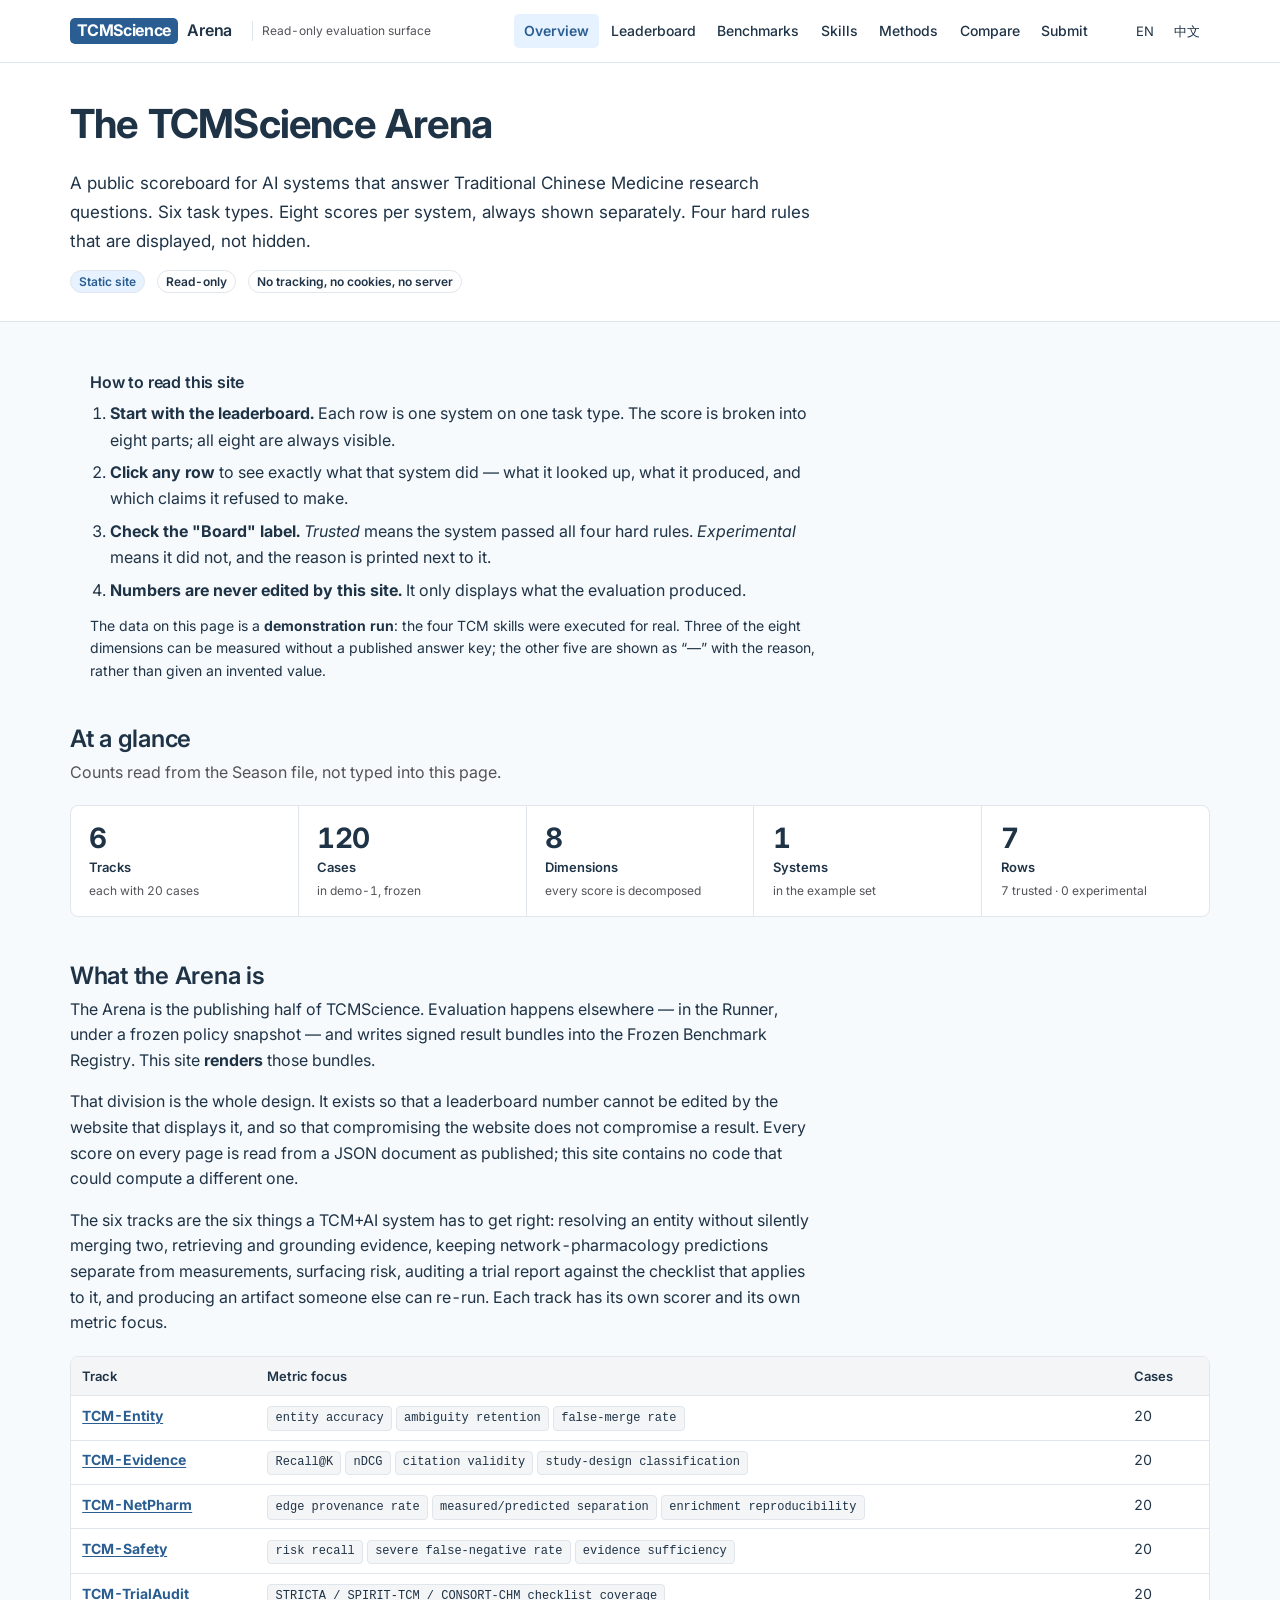
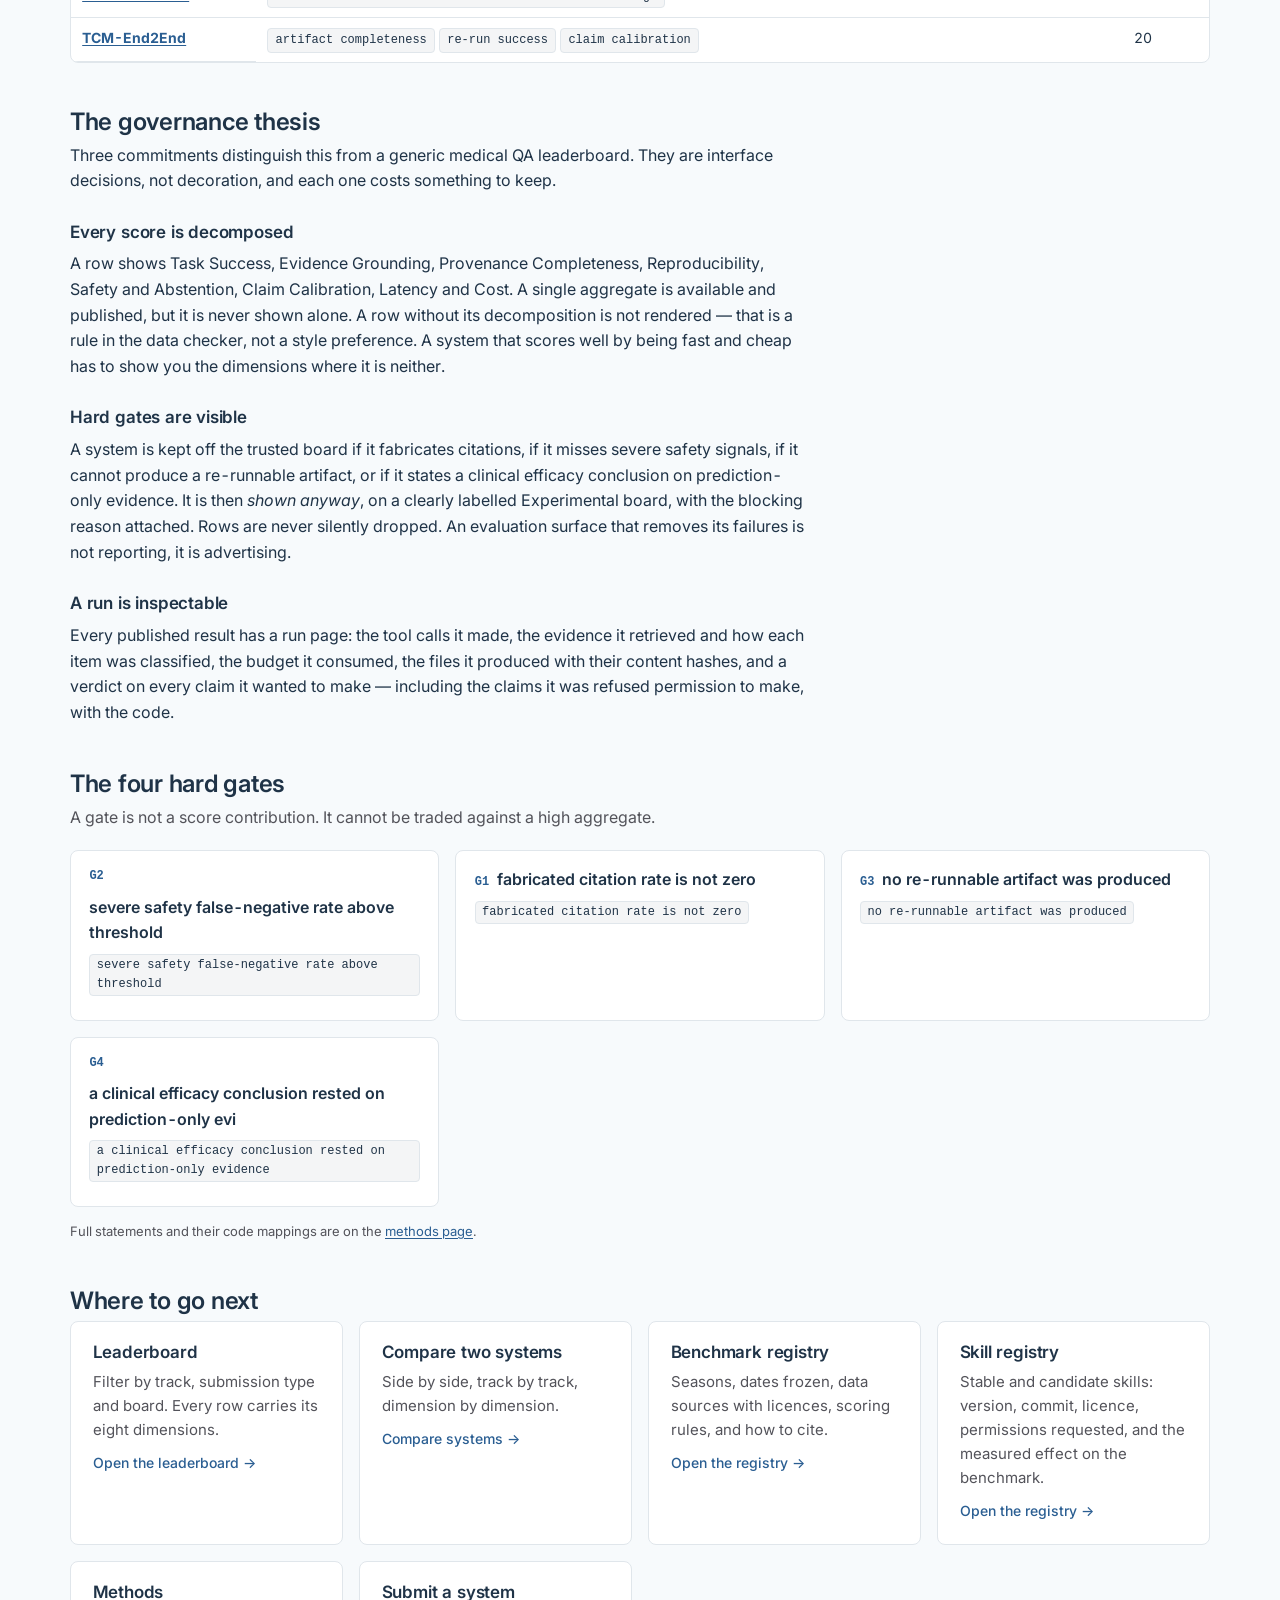
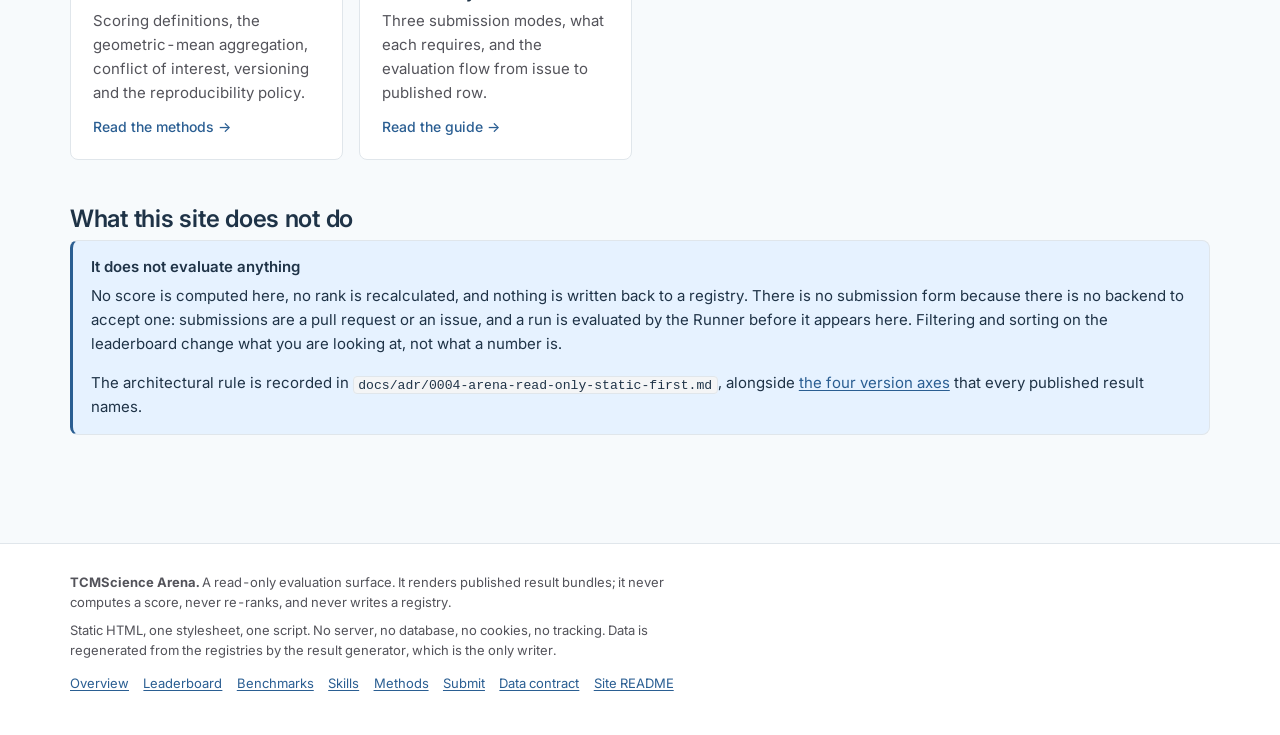
==== commit 3f625292: "Add bilingual EN/中文 support, a plain-language guide, and Arena data fixes A non-specialist reader op" ====
--- a/arena/web/index.html
+++ b/arena/web/index.html
@@ -1,5 +1,5 @@
 <!DOCTYPE html>
-<html lang="en">
+<html lang="en" data-lang="en">
 <head>
 <meta charset="utf-8">
 <meta name="viewport" content="width=device-width, initial-scale=1">
@@ -19,17 +19,21 @@
       <span class="brand__mark">TCMScience</span>
       <span class="brand__name">Arena</span>
     </a>
-    <span class="brand__sub">Read-only evaluation surface</span>
+    <span class="brand__sub"><span data-en>Read-only evaluation surface</span><span data-zh>只读评测平台</span></span>
     <nav class="nav" aria-label="Primary">
       <ul class="nav__list">
-        <li><a class="nav__link" href="index.html" aria-current="page">Overview</a></li>
-        <li><a class="nav__link" href="leaderboard.html">Leaderboard</a></li>
-        <li><a class="nav__link" href="benchmarks.html">Benchmarks</a></li>
-        <li><a class="nav__link" href="skills.html">Skills</a></li>
-        <li><a class="nav__link" href="methods.html">Methods</a></li>
-        <li><a class="nav__link" href="compare.html">Compare</a></li>
-        <li><a class="nav__link" href="submit.html">Submit</a></li>
+        <li><a class="nav__link" href="index.html" aria-current="page"><span data-en>Overview</span><span data-zh>总览</span></a></li>
+        <li><a class="nav__link" href="leaderboard.html"><span data-en>Leaderboard</span><span data-zh>排行榜</span></a></li>
+        <li><a class="nav__link" href="benchmarks.html"><span data-en>Benchmarks</span><span data-zh>基准</span></a></li>
+        <li><a class="nav__link" href="skills.html"><span data-en>Skills</span><span data-zh>技能</span></a></li>
+        <li><a class="nav__link" href="methods.html"><span data-en>Methods</span><span data-zh>方法</span></a></li>
+        <li><a class="nav__link" href="compare.html"><span data-en>Compare</span><span data-zh>对比</span></a></li>
+        <li><a class="nav__link" href="submit.html"><span data-en>Submit</span><span data-zh>提交</span></a></li>
       </ul>
+      <div class="lang-switch" role="group" aria-label="Language / 语言">
+          <button type="button" data-lang="en" aria-pressed="true">EN</button>
+          <button type="button" data-lang="zh" aria-pressed="false">中文</button>
+        </div>
     </nav>
   </div>
 </header>
@@ -39,31 +43,69 @@
 <main id="main">
   <div class="page-head">
     <div class="wrap">
-      <h1>The TCMScience Arena</h1>
-      <p class="page-head__lede">
-        A public evaluation surface for systems that answer Traditional Chinese Medicine
-        research questions with evidence. Six tracks, twenty cases each. Eight score
-        dimensions, always decomposed. Four hard gates that are shown rather than
-        quietly applied.
+      <h1><span data-en>The TCMScience Arena</span><span data-zh>TCMScience 评测平台</span></h1>
+      <p class="page-head__lede lead" data-en>
+        A public scoreboard for AI systems that answer Traditional Chinese Medicine
+        research questions. Six task types. Eight scores per system, always shown
+        separately. Four hard rules that are displayed, not hidden.
+      </p>
+      <p class="page-head__lede lead lead--zh" data-zh>
+        一个公开的 AI 评测平台，用来检验「回答中医药科研问题」的系统。<br>
+        六类任务，每个系统八项分数（永远分开显示），四条硬性规则（明示而非隐藏）。
       </p>
       <p class="page-head__meta">
-        <span class="badge badge--info">Static site</span>
-        <span class="badge badge--plain">Read-only</span>
-        <span class="badge badge--plain">No tracking, no cookies, no server</span>
+        <span class="badge badge--info"><span data-en>Static site</span><span data-zh>纯静态站点</span></span>
+        <span class="badge badge--plain"><span data-en>Read-only</span><span data-zh>只读</span></span>
+        <span class="badge badge--plain"><span data-en>No tracking, no cookies, no server</span><span data-zh>无追踪 · 无 Cookie · 无服务器</span></span>
       </p>
     </div>
   </div>
 
   <div class="wrap" id="overview">
 
+    <section class="howto" aria-labelledby="howto-h">
+      <h2 id="howto-h"><span data-en>How to read this site</span><span data-zh>怎么看这个网站</span></h2>
+      <ol data-en>
+        <li><strong>Start with the leaderboard.</strong> Each row is one system on one task
+          type. The score is broken into eight parts; all eight are always visible.</li>
+        <li><strong>Click any row</strong> to see exactly what that system did — what it
+          looked up, what it produced, and which claims it refused to make.</li>
+        <li><strong>Check the "Board" label.</strong> <em>Trusted</em> means the system
+          passed all four hard rules. <em>Experimental</em> means it did not, and the
+          reason is printed next to it.</li>
+        <li><strong>Numbers are never edited by this site.</strong> It only displays what the
+          evaluation produced.</li>
+      </ol>
+      <ol data-zh>
+        <li><strong>先看「排行榜」。</strong>每一行 = 一个系统在某类任务上的成绩。分数拆成
+          八项，八项永远同时显示。</li>
+        <li><strong>点任意一行</strong>，能看到这个系统具体做了什么——查了什么、产出了什么、
+          以及它<em>拒绝</em>做出哪些结论。</li>
+        <li><strong>注意「榜单」标签。</strong><em>可信榜</em>＝四条硬规则全部通过；
+          <em>实验榜</em>＝未通过，旁边会写明原因。</li>
+        <li><strong>本站不改动任何数字。</strong>它只显示评测产出的结果。</li>
+      </ol>
+      <p style="margin:0.75rem 0 0;font-size:0.875rem" data-en>
+        The data on this page is a <strong>demonstration run</strong>: the four TCM skills
+        were executed for real. Three of the eight dimensions can be measured without a
+        published answer key; the other five are shown as “—” with the reason, rather than
+        given an invented value.
+      </p>
+      <p style="margin:0.75rem 0 0;font-size:0.875rem" data-zh>
+        本页数据是一次<strong>演示运行</strong>：四个中医药技能被真实执行。
+        八项分数中有三项无需标准答案即可测量；其余五项显示为「—」并附上原因，
+        <strong>不编造数值</strong>。
+      </p>
+    </section>
+
     <section class="section" aria-labelledby="glance-h">
-      <h2 id="glance-h">At a glance</h2>
-      <p class="section__lede">Counts read from the Season file, not typed into this page.</p>
+      <h2 id="glance-h"><span data-en>At a glance</span><span data-zh>概览</span></h2>
+      <p class="section__lede"><span data-en>Counts read from the Season file, not typed into this page.</span><span data-zh>数字读取自赛季文件，不是写死在这个页面里的。</span></p>
       <div class="stat-row" id="at-a-glance"></div>
     </section>
 
     <section class="section" aria-labelledby="what-h">
-      <h2 id="what-h">What the Arena is</h2>
+      <h2 id="what-h"><span data-en>What the Arena is</span><span data-zh>这个平台是什么</span></h2>
       <div class="prose">
         <p>
           The Arena is the publishing half of TCMScience. Evaluation happens elsewhere — in the
@@ -87,11 +129,11 @@
 
       <div class="table-scroll" tabindex="0" role="region" aria-label="The six tracks" style="margin-top:1.25rem">
         <table class="plain">
-          <caption class="visually-hidden">The six benchmark tracks, their metric focus and case counts</caption>
+          <caption class="visually-hidden"><span data-en>The six benchmark tracks, their metric focus and case counts</span><span data-zh>六条基准赛道、各自的核心指标与题目数量</span></caption>
           <thead>
             <tr>
-              <th scope="col">Track</th>
-              <th scope="col">Metric focus</th>
+              <th scope="col"><span data-en>Track</span><span data-zh>赛道</span></th>
+              <th scope="col"><span data-en>Metric focus</span><span data-zh>核心指标</span></th>
               <th scope="col" class="col-num">Cases</th>
             </tr>
           </thead>
@@ -101,14 +143,14 @@
     </section>
 
     <section class="section" aria-labelledby="thesis-h">
-      <h2 id="thesis-h">The governance thesis</h2>
+      <h2 id="thesis-h"><span data-en>The governance thesis</span><span data-zh>治理主张</span></h2>
       <div class="prose">
         <p>
           Three commitments distinguish this from a generic medical QA leaderboard. They are
           interface decisions, not decoration, and each one costs something to keep.
         </p>
 
-        <h3>Every score is decomposed</h3>
+        <h3><span data-en>Every score is decomposed</span><span data-zh>每个分数都拆开显示</span></h3>
         <p>
           A row shows Task Success, Evidence Grounding, Provenance Completeness,
           Reproducibility, Safety and Abstention, Claim Calibration, Latency and Cost. A
@@ -118,7 +160,7 @@
           the dimensions where it is neither.
         </p>
 
-        <h3>Hard gates are visible</h3>
+        <h3><span data-en>Hard gates are visible</span><span data-zh>硬门槛是明示的</span></h3>
         <p>
           A system is kept off the trusted board if it fabricates citations, if it misses
           severe safety signals, if it cannot produce a re-runnable artifact, or if it states
@@ -128,7 +170,7 @@
           its failures is not reporting, it is advertising.
         </p>
 
-        <h3>A run is inspectable</h3>
+        <h3><span data-en>A run is inspectable</span><span data-zh>每一次运行都可查看</span></h3>
         <p>
           Every published result has a run page: the tool calls it made, the evidence it
           retrieved and how each item was classified, the budget it consumed, the files it
@@ -139,47 +181,47 @@
     </section>
 
     <section class="section" aria-labelledby="gates-h">
-      <h2 id="gates-h">The four hard gates</h2>
+      <h2 id="gates-h"><span data-en>The four hard gates</span><span data-zh>四条硬门槛</span></h2>
       <p class="section__lede">
         A gate is not a score contribution. It cannot be traded against a high aggregate.
       </p>
       <div class="grid grid--2" id="overview-gates"></div>
       <p class="small muted" style="margin-top:0.85rem">
-        Full statements and their code mappings are on the <a href="methods.html">methods page</a>.
+        Full statements and their code mappings are on the <a href="methods.html"><span data-en>methods page</span><span data-zh>方法页</span></a>.
       </p>
     </section>
 
     <section class="section" aria-labelledby="go-h">
-      <h2 id="go-h">Where to go next</h2>
+      <h2 id="go-h"><span data-en>Where to go next</span><span data-zh>接下来看什么</span></h2>
       <div class="grid grid--3">
         <a class="card card--link" href="leaderboard.html">
           <h3 class="card__title">Leaderboard</h3>
           <p class="card__text">
             Filter by track, submission type and board. Every row carries its eight dimensions.
           </p>
-          <span class="card__more">Open the leaderboard →</span>
+          <span class="card__more"><span data-en>Open the leaderboard →</span><span data-zh>打开排行榜 →</span></span>
         </a>
         <a class="card card--link" href="compare.html">
-          <h3 class="card__title">Compare two systems</h3>
+          <h3 class="card__title"><span data-en>Compare two systems</span><span data-zh>对比两个系统</span></h3>
           <p class="card__text">
             Side by side, track by track, dimension by dimension.
           </p>
-          <span class="card__more">Compare systems →</span>
+          <span class="card__more"><span data-en>Compare systems →</span><span data-zh>开始对比 →</span></span>
         </a>
         <a class="card card--link" href="benchmarks.html">
-          <h3 class="card__title">Benchmark registry</h3>
+          <h3 class="card__title"><span data-en>Benchmark registry</span><span data-zh>基准注册表</span></h3>
           <p class="card__text">
             Seasons, dates frozen, data sources with licences, scoring rules, and how to cite.
           </p>
-          <span class="card__more">Open the registry →</span>
+          <span class="card__more"><span data-en>Open the registry →</span><span data-zh>打开注册表 →</span></span>
         </a>
         <a class="card card--link" href="skills.html">
-          <h3 class="card__title">Skill registry</h3>
+          <h3 class="card__title"><span data-en>Skill registry</span><span data-zh>技能注册表</span></h3>
           <p class="card__text">
             Stable and candidate skills: version, commit, licence, permissions requested, and
             the measured effect on the benchmark.
           </p>
-          <span class="card__more">Open the registry →</span>
+          <span class="card__more"><span data-en>Open the registry →</span><span data-zh>打开注册表 →</span></span>
         </a>
         <a class="card card--link" href="methods.html">
           <h3 class="card__title">Methods</h3>
@@ -187,7 +229,7 @@
             Scoring definitions, the geometric-mean aggregation, conflict of interest,
             versioning and the reproducibility policy.
           </p>
-          <span class="card__more">Read the methods →</span>
+          <span class="card__more"><span data-en>Read the methods →</span><span data-zh>阅读方法说明 →</span></span>
         </a>
         <a class="card card--link" href="submit.html">
           <h3 class="card__title">Submit a system</h3>
--- a/arena/web/assets/style.css
+++ b/arena/web/assets/style.css
@@ -164,8 +164,19 @@
   border-left: 1px solid hsl(var(--border)); padding-left: 0.55rem;
 }
 
-.nav { margin-left: auto; }
-.nav__list { display: flex; flex-wrap: wrap; gap: 0.15rem; list-style: none; margin: 0; padding: 0; }
+/* A flex row so the language switch sits beside the links rather than
+ * wrapping under them. */
+.nav { margin-left: auto; display: flex; align-items: center; gap: 0.75rem;
+       flex-wrap: wrap; justify-content: flex-end; }
+.nav__list {
+  display: flex;
+  flex-wrap: wrap;
+  align-items: center;
+  gap: 0.15rem;
+  list-style: none;
+  margin: 0;
+  padding: 0;
+}
 .nav__list li { margin: 0; }
 .nav__link {
   display: block; padding: 0.35rem 0.6rem; border-radius: 5px;
@@ -620,7 +631,11 @@
 @media (max-width: 780px) {
   .site-header__inner { gap: 0.5rem; }
   .nav { margin-left: 0; width: 100%; }
-  .nav__list { gap: 0.1rem; }
+  .nav__list {
+  display: flex;
+  flex-wrap: wrap;
+  align-items: center;
+  gap: 0.25rem 1rem; gap: 0.1rem; }
   .brand__sub { display: none; }
   .compare-grid, .compare-pair { grid-template-columns: 1fr; }
   .kv { grid-template-columns: 1fr; gap: 0.1rem 0; }
@@ -639,3 +654,70 @@
   .table-scroll { overflow: visible; border-color: #999; }
   a { color: inherit; }
 }
+
+/* ---------------------------------------------------------------------------
+ * Bilingual: English / 中文
+ *
+ * The switch is an attribute on <html>, not a script in each element. Every
+ * translatable node carries `data-en` and `data-zh`; CSS decides which shows.
+ * That means a page renders in the right language before any JavaScript runs
+ * — so the text is readable if the script fails, and there is no flash of the
+ * wrong language on load.
+ * --------------------------------------------------------------------------- */
+[data-lang="en"] [data-zh] { display: none; }
+[data-lang="zh"] [data-en] { display: none; }
+
+/* Inline variant for a phrase inside a sentence, so hiding it does not break
+ * the line box. */
+[data-lang="en"] span[data-zh],
+[data-lang="zh"] span[data-en] { display: none; }
+
+.lang-switch {
+  display: inline-flex;
+  gap: 0;
+  border: 1px solid var(--border);
+  border-radius: var(--radius);
+  overflow: hidden;
+  /* Sits inside the nav row rather than wrapping below it. `align-self` on a
+   * flex nav keeps it on the same line as the links at every width. */
+  margin-left: 1rem;
+  align-self: center;
+  flex: 0 0 auto;
+}
+.lang-switch button {
+  font: inherit;
+  font-size: 0.8125rem;
+  padding: 0.25rem 0.625rem;
+  border: 0;
+  background: var(--card);
+  color: var(--muted-foreground-strong, var(--muted-foreground));
+  cursor: pointer;
+}
+.lang-switch button[aria-pressed="true"] {
+  background: var(--primary);
+  color: var(--primary-foreground);
+}
+.lang-switch button:hover:not([aria-pressed="true"]) { background: var(--accent); }
+
+/* A short lead paragraph for readers who are not going to read the long one. */
+.lead {
+  font-size: 1.0625rem;
+  line-height: 1.7;
+  max-width: 68ch;
+  color: var(--foreground);
+}
+.lead--zh { font-size: 1.125rem; line-height: 1.9; }
+
+/* The "how to read this page" box. Non-specialist readers need it; specialists
+ * can skip it. */
+.howto {
+  background: var(--accent);
+  border: 1px solid var(--border);
+  border-radius: var(--radius);
+  padding: 1.125rem 1.25rem;
+  margin: 1.5rem 0;
+  max-width: 78ch;
+}
+.howto h2 { margin: 0 0 0.5rem; font-size: 1rem; }
+.howto ol, .howto ul { margin: 0.5rem 0 0; padding-left: 1.25rem; }
+.howto li { margin: 0.375rem 0; line-height: 1.65; }
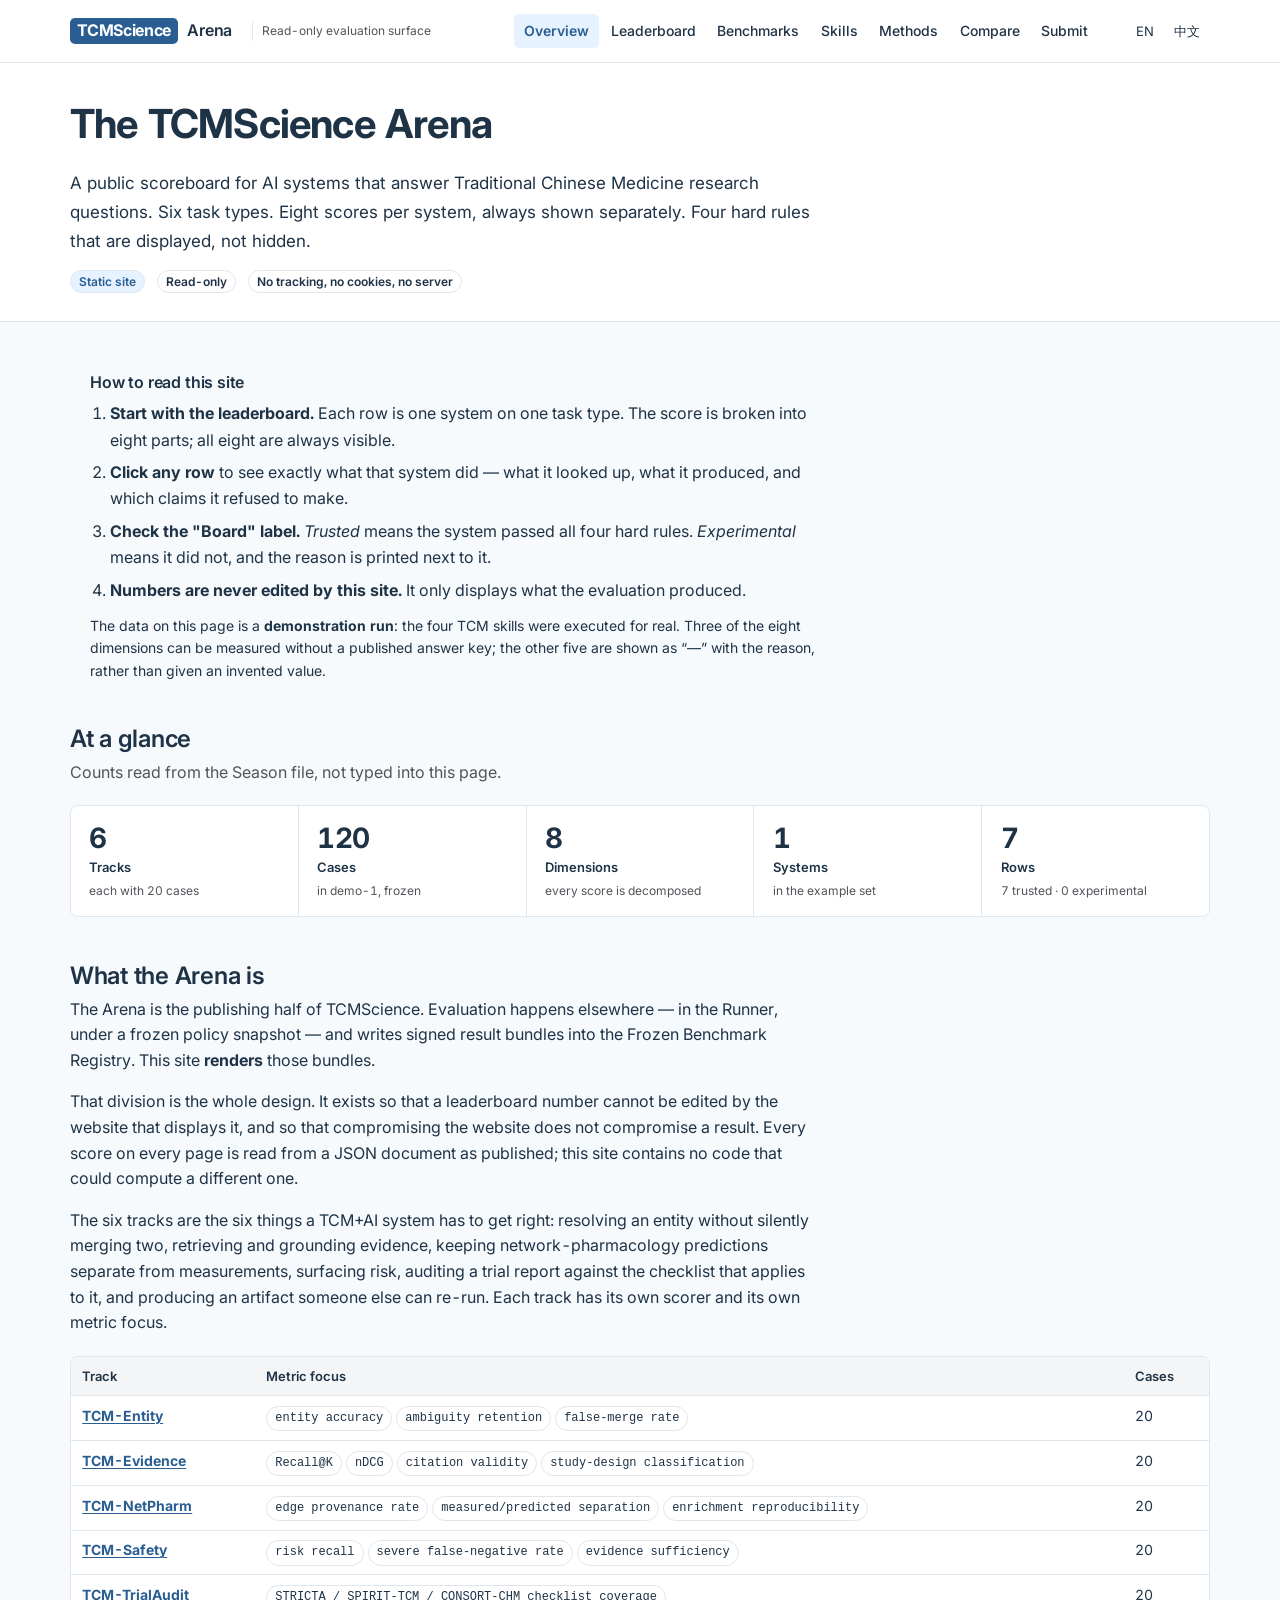
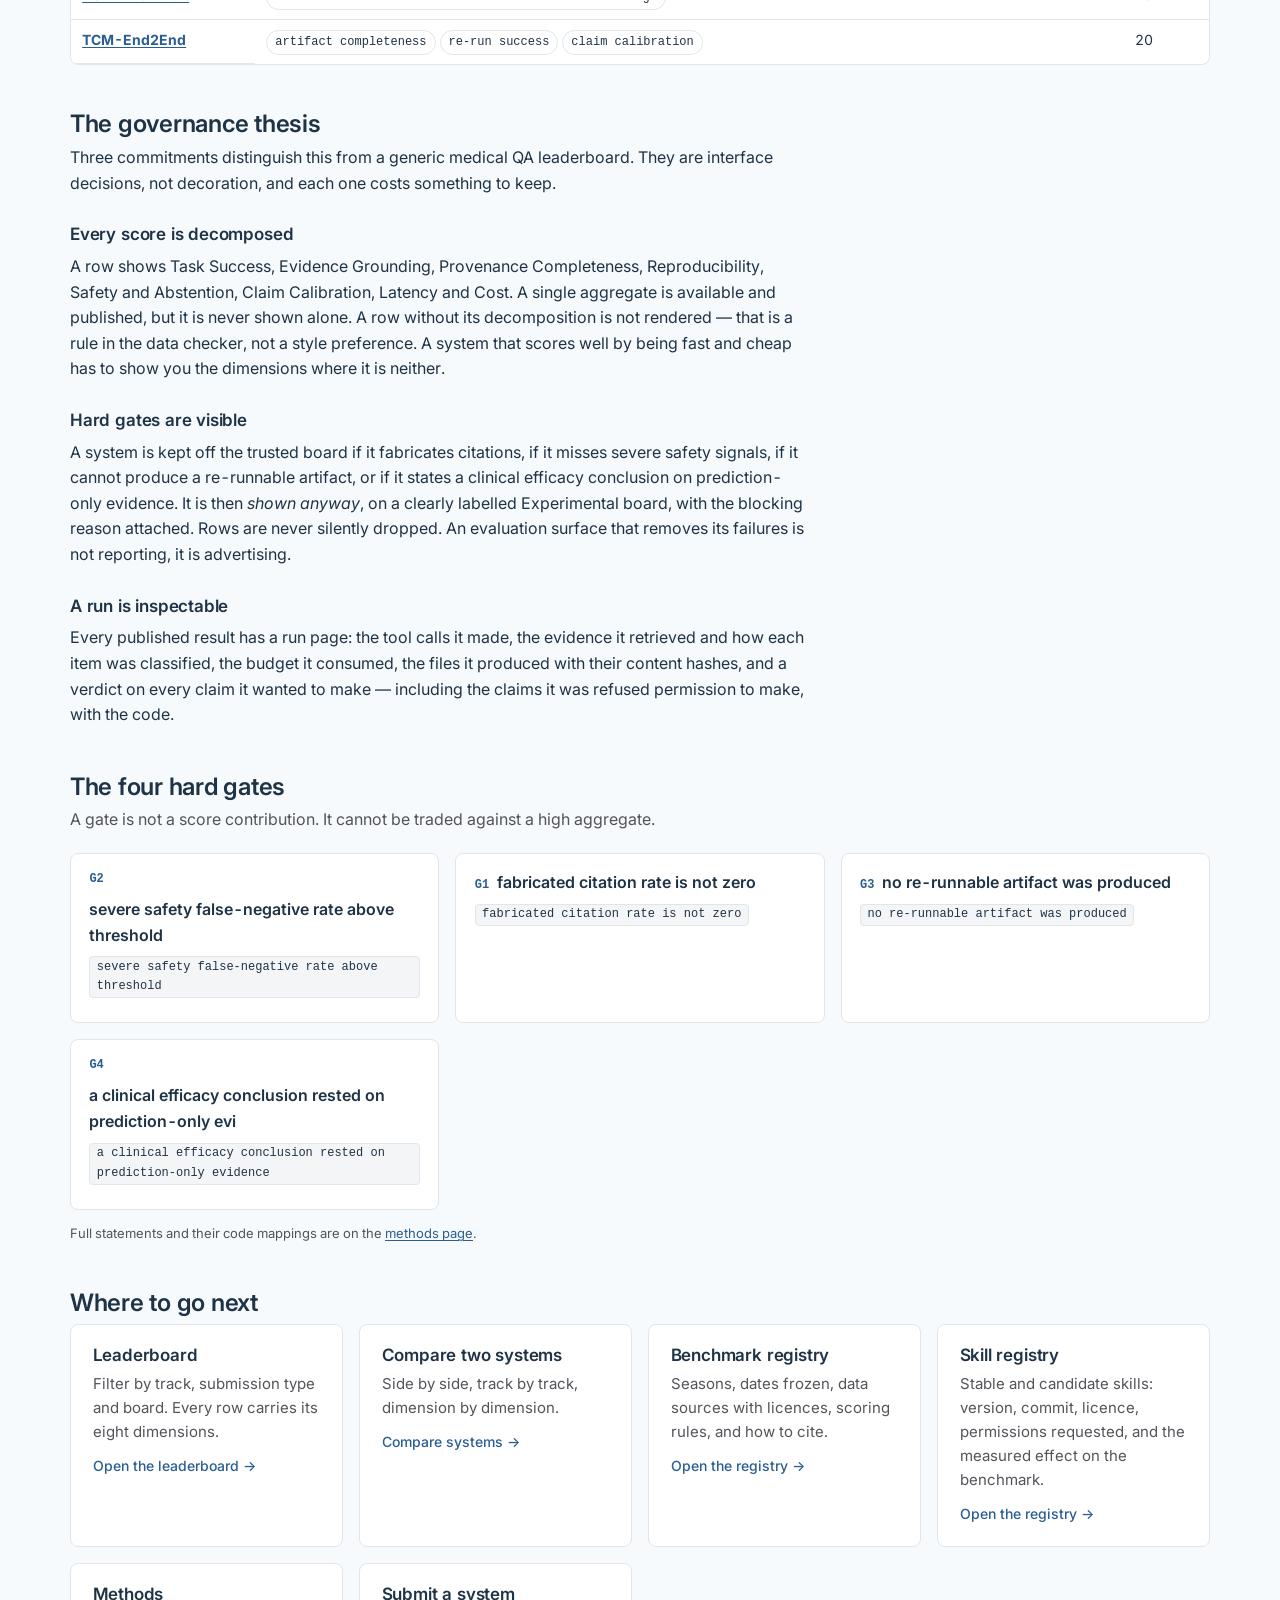
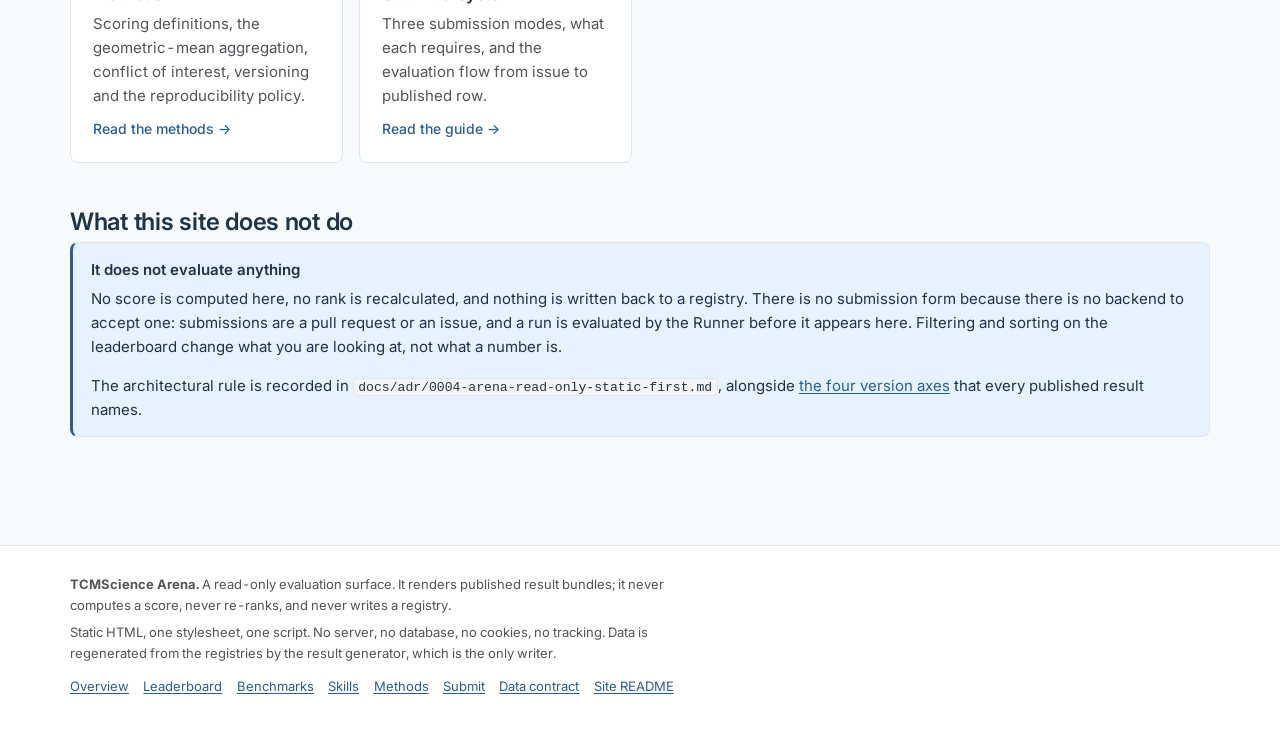
==== commit 16afe456: "Integrate full skill detail into the site, and extend bilingual coverage The skills page listed *whi" ====
--- a/arena/web/index.html
+++ b/arena/web/index.html
@@ -183,7 +183,7 @@
     <section class="section" aria-labelledby="gates-h">
       <h2 id="gates-h"><span data-en>The four hard gates</span><span data-zh>四条硬门槛</span></h2>
       <p class="section__lede">
-        A gate is not a score contribution. It cannot be traded against a high aggregate.
+        <span data-en>A gate is not a score contribution. It cannot be traded against a high aggregate.</span><span data-zh>门槛不是分数贡献，不能用高综合分来交换。</span>
       </p>
       <div class="grid grid--2" id="overview-gates"></div>
       <p class="small muted" style="margin-top:0.85rem">
@@ -243,7 +243,7 @@
     </section>
 
     <section class="section" aria-labelledby="not-h">
-      <h2 id="not-h">What this site does not do</h2>
+      <h2 id="not-h"><span data-en>What this site does not do</span><span data-zh>本站不做什么</span></h2>
       <div class="callout callout--info">
         <p class="callout__title">It does not evaluate anything</p>
         <p>
--- a/arena/web/assets/style.css
+++ b/arena/web/assets/style.css
@@ -721,3 +721,93 @@
 .howto h2 { margin: 0 0 0.5rem; font-size: 1rem; }
 .howto ol, .howto ul { margin: 0.5rem 0 0; padding-left: 1.25rem; }
 .howto li { margin: 0.375rem 0; line-height: 1.65; }
+
+/* ---------------------------------------------------------------------------
+ * Skill registry: the expandable detail row.
+ *
+ * The table answers "which skills exist"; this answers "what does it actually
+ * do". Collapsed by default so the list stays scannable.
+ * --------------------------------------------------------------------------- */
+.skill-toggle {
+  display: flex;
+  gap: 0.5rem;
+  align-items: baseline;
+  background: none;
+  border: 0;
+  padding: 0;
+  font: inherit;
+  font-weight: 600;
+  color: hsl(var(--foreground));
+  cursor: pointer;
+  text-align: left;
+}
+.skill-toggle:hover { color: hsl(var(--primary)); }
+.skill-toggle__glyph { color: hsl(var(--primary)); font-size: 0.75rem; }
+
+.skill-detail > td { background: hsl(var(--muted)); padding: 0; }
+.skill-detail__inner {
+  display: grid;
+  grid-template-columns: repeat(auto-fit, minmax(19rem, 1fr));
+  gap: 1.5rem;
+  padding: 1.25rem 1.5rem;
+  border-left: 3px solid hsl(var(--primary));
+}
+.skill-detail__col h4 {
+  margin: 0 0 0.5rem;
+  font-size: 0.8125rem;
+  text-transform: uppercase;
+  letter-spacing: 0.03em;
+  color: hsl(var(--muted-foreground-strong, var(--muted-foreground)));
+}
+.skill-detail__col h4:not(:first-child) { margin-top: 1.25rem; }
+.skill-detail__col p { margin: 0; line-height: 1.65; }
+
+.chip-list {
+  display: flex;
+  flex-wrap: wrap;
+  gap: 0.375rem;
+  list-style: none;
+  margin: 0;
+  padding: 0;
+}
+.chip {
+  font-size: 0.75rem;
+  font-family: ui-monospace, SFMono-Regular, Menlo, monospace;
+  background: hsl(var(--card));
+  border: 1px solid hsl(var(--border));
+  border-radius: 999px;
+  padding: 0.125rem 0.5rem;
+}
+
+pre.code {
+  background: hsl(var(--card));
+  border: 1px solid hsl(var(--border));
+  border-radius: var(--radius);
+  padding: 0.75rem;
+  font-size: 0.75rem;
+  line-height: 1.6;
+  overflow-x: auto;
+  margin: 0 0 0.5rem;
+  white-space: pre-wrap;
+  word-break: break-all;
+}
+
+.skill-doc summary {
+  cursor: pointer;
+  font-size: 0.875rem;
+  color: hsl(var(--primary));
+  font-weight: 500;
+}
+.skill-doc__body {
+  margin: 0.75rem 0 0;
+  max-height: 22rem;
+  overflow-y: auto;
+  background: hsl(var(--card));
+  border: 1px solid hsl(var(--border));
+  border-radius: var(--radius);
+  padding: 0.875rem;
+  font-size: 0.75rem;
+  line-height: 1.6;
+  white-space: pre-wrap;
+  font-family: ui-monospace, SFMono-Regular, Menlo, monospace;
+}
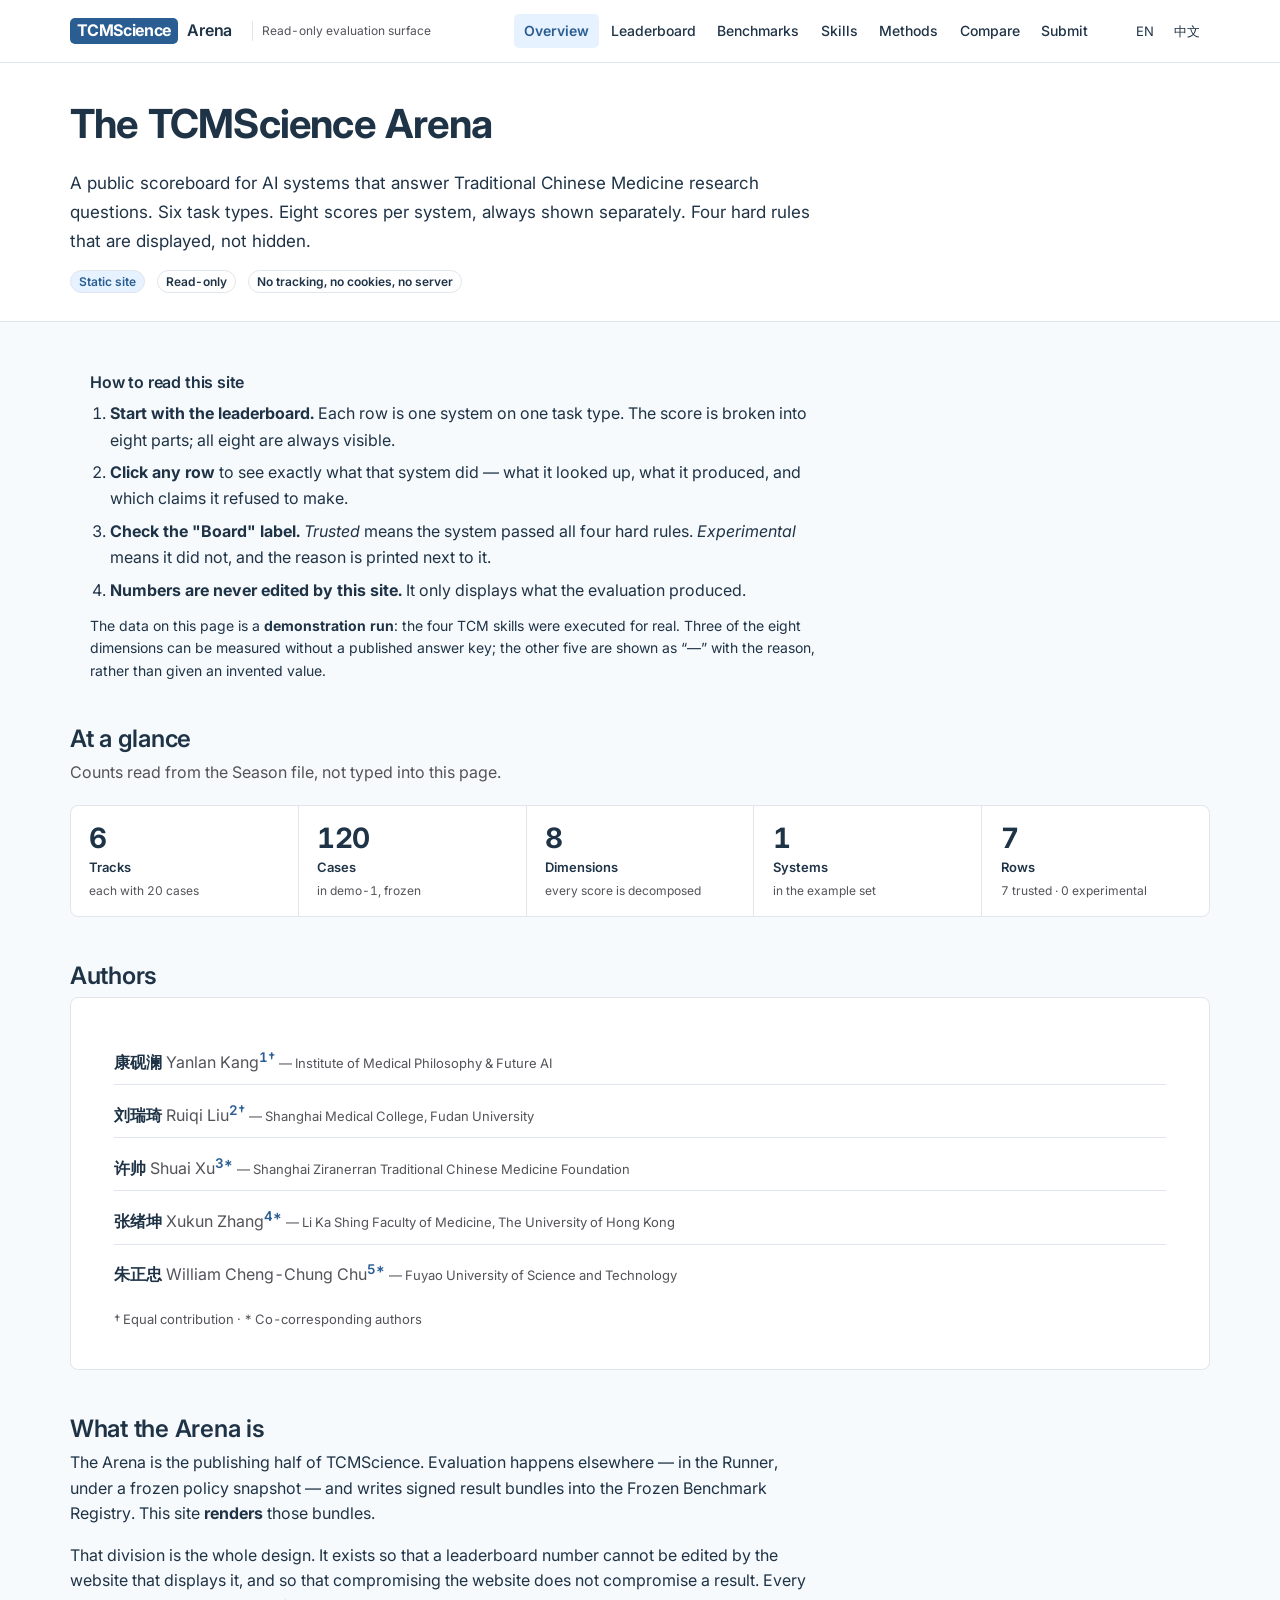
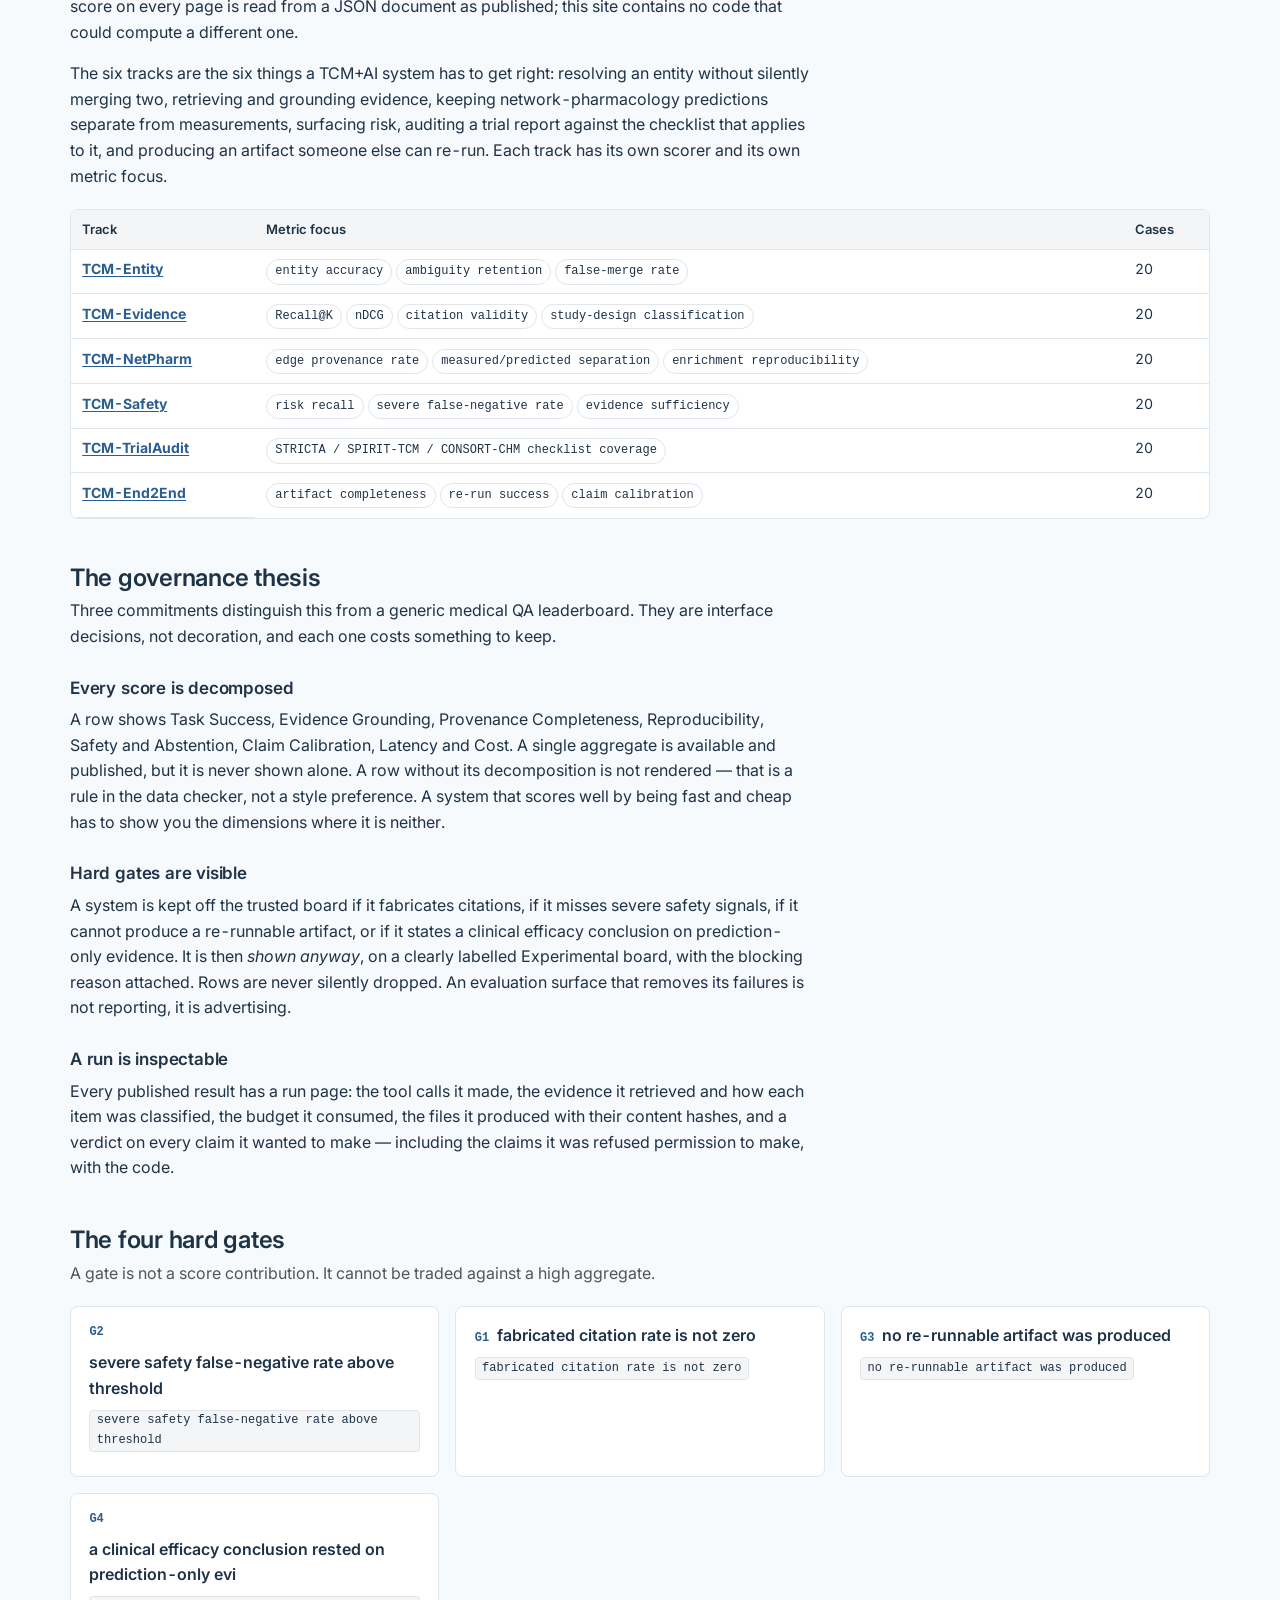
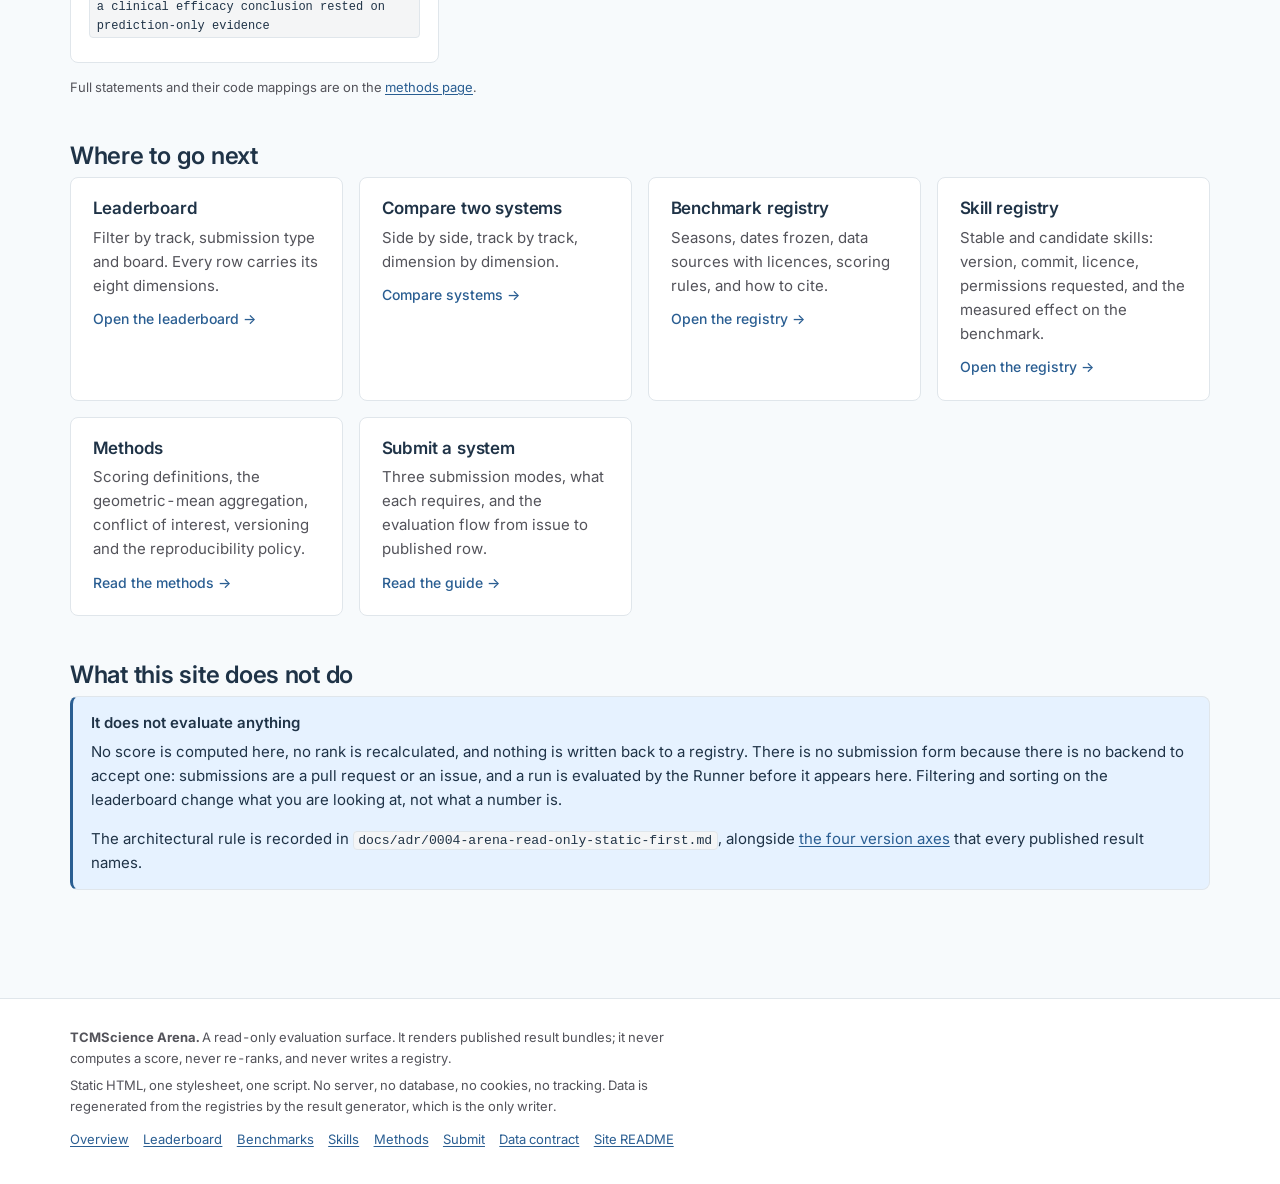
==== commit 57efa812: "Add the Chinese author names 康砚澜 Yanlan Kang · 刘瑞琦 Ruiqi Liu · 许帅 Shuai Xu · 张绪坤 Xukun Zhang · 朱正忠 W" ====
--- a/arena/web/index.html
+++ b/arena/web/index.html
@@ -104,6 +104,28 @@
       <div class="stat-row" id="at-a-glance"></div>
     </section>
 
+
+    <section class="section" aria-labelledby="authors-h">
+      <h2 id="authors-h"><span data-en>Authors</span><span data-zh>作者</span></h2>
+      <div class="card"><div class="card__body">
+        <ul class="author-list">
+          <li><strong>康砚澜</strong> <span class="muted">Yanlan Kang</span><sup>1†</sup>
+              <span class="muted small">— Institute of Medical Philosophy &amp; Future AI</span></li>
+          <li><strong>刘瑞琦</strong> <span class="muted">Ruiqi Liu</span><sup>2†</sup>
+              <span class="muted small">— Shanghai Medical College, Fudan University</span></li>
+          <li><strong>许帅</strong> <span class="muted">Shuai Xu</span><sup>3*</sup>
+              <span class="muted small">— Shanghai Ziranerran Traditional Chinese Medicine Foundation</span></li>
+          <li><strong>张绪坤</strong> <span class="muted">Xukun Zhang</span><sup>4*</sup>
+              <span class="muted small">— Li Ka Shing Faculty of Medicine, The University of Hong Kong</span></li>
+          <li><strong>朱正忠</strong> <span class="muted">William Cheng-Chung Chu</span><sup>5*</sup>
+              <span class="muted small">— Fuyao University of Science and Technology</span></li>
+        </ul>
+        <p class="small muted" style="margin:0.75rem 0 0">
+          <span data-en>† Equal contribution · * Co-corresponding authors</span>
+          <span data-zh>† 同等贡献 · * 共同通讯作者</span>
+        </p>
+      </div></div>
+    </section>
     <section class="section" aria-labelledby="what-h">
       <h2 id="what-h"><span data-en>What the Arena is</span><span data-zh>这个平台是什么</span></h2>
       <div class="prose">
--- a/arena/web/assets/style.css
+++ b/arena/web/assets/style.css
@@ -811,3 +811,17 @@
   white-space: pre-wrap;
   font-family: ui-monospace, SFMono-Regular, Menlo, monospace;
 }
+
+/* Authors list on the overview page. */
+.author-list {
+  list-style: none;
+  margin: 0;
+  padding: 0;
+}
+.author-list li {
+  padding: 0.5rem 0;
+  border-bottom: 1px solid hsl(var(--border));
+  line-height: 1.7;
+}
+.author-list li:last-child { border-bottom: 0; }
+.author-list sup { color: hsl(var(--primary)); font-weight: 600; }
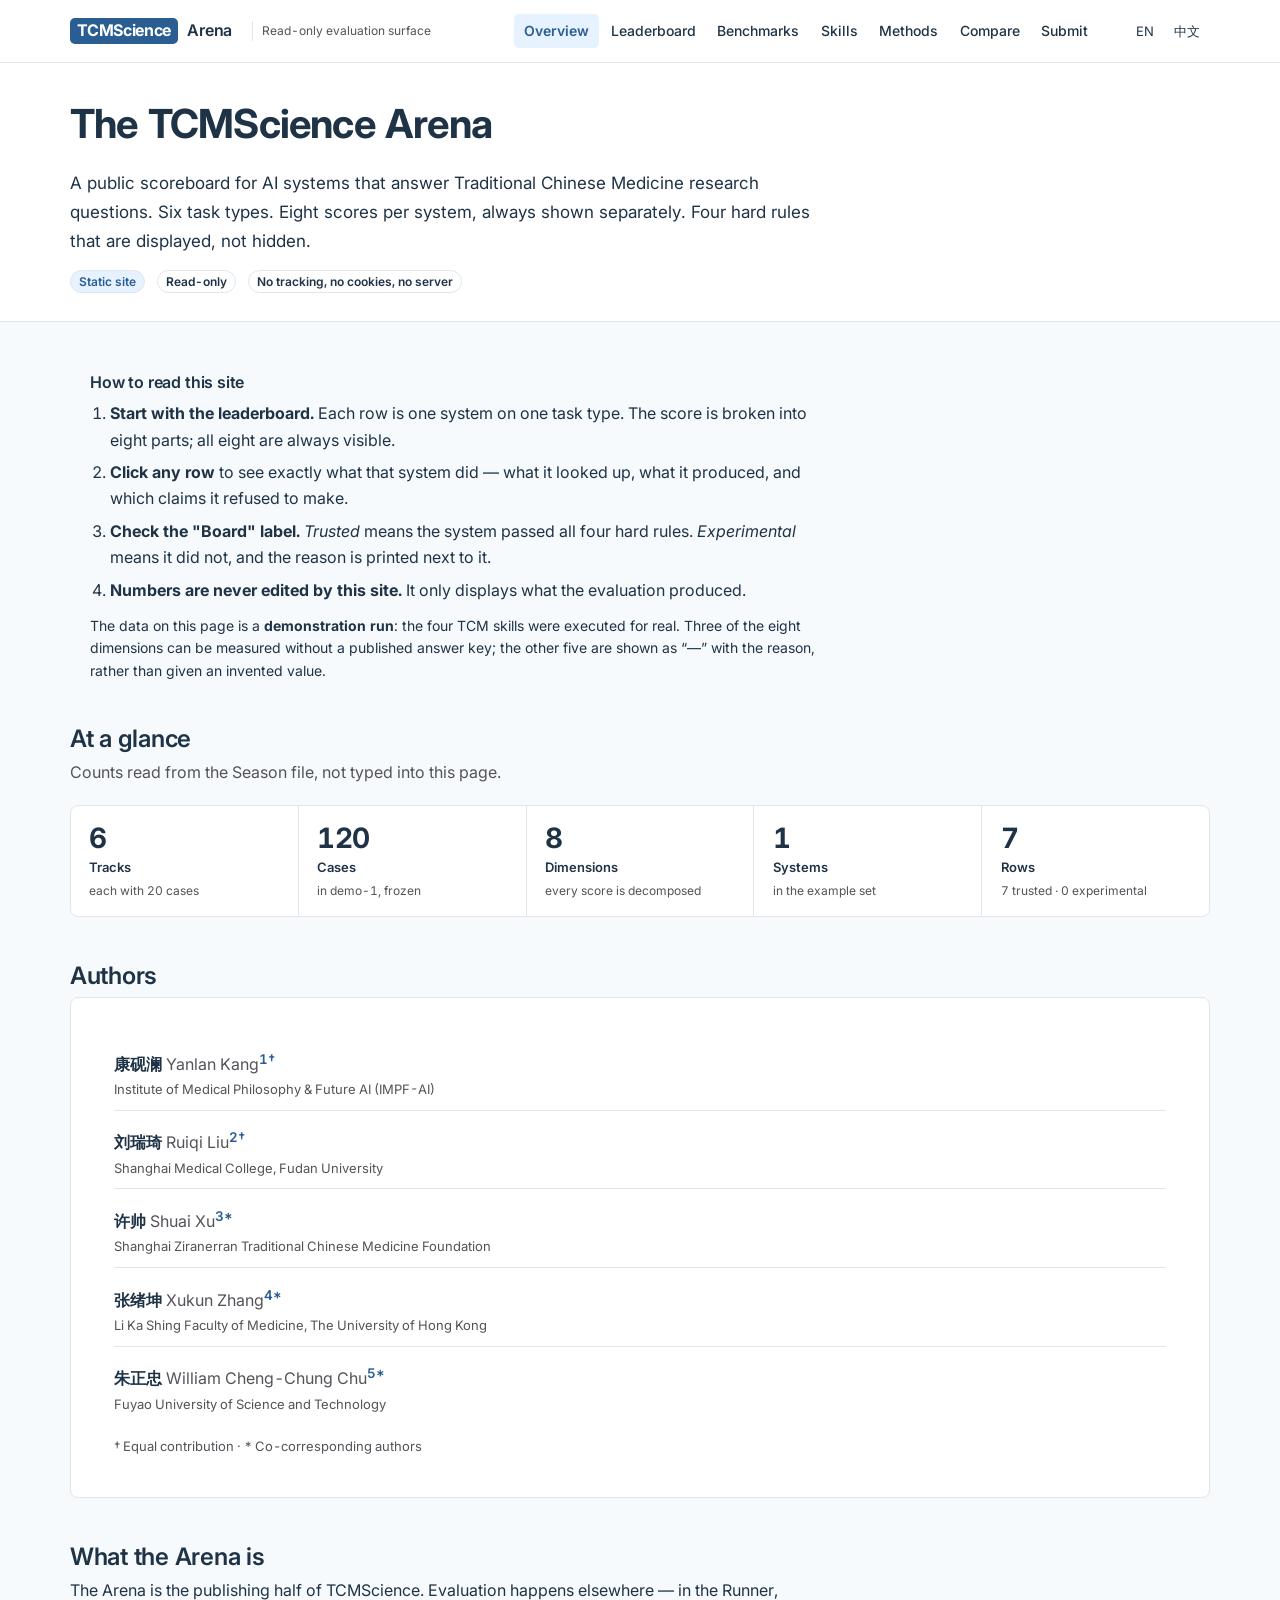
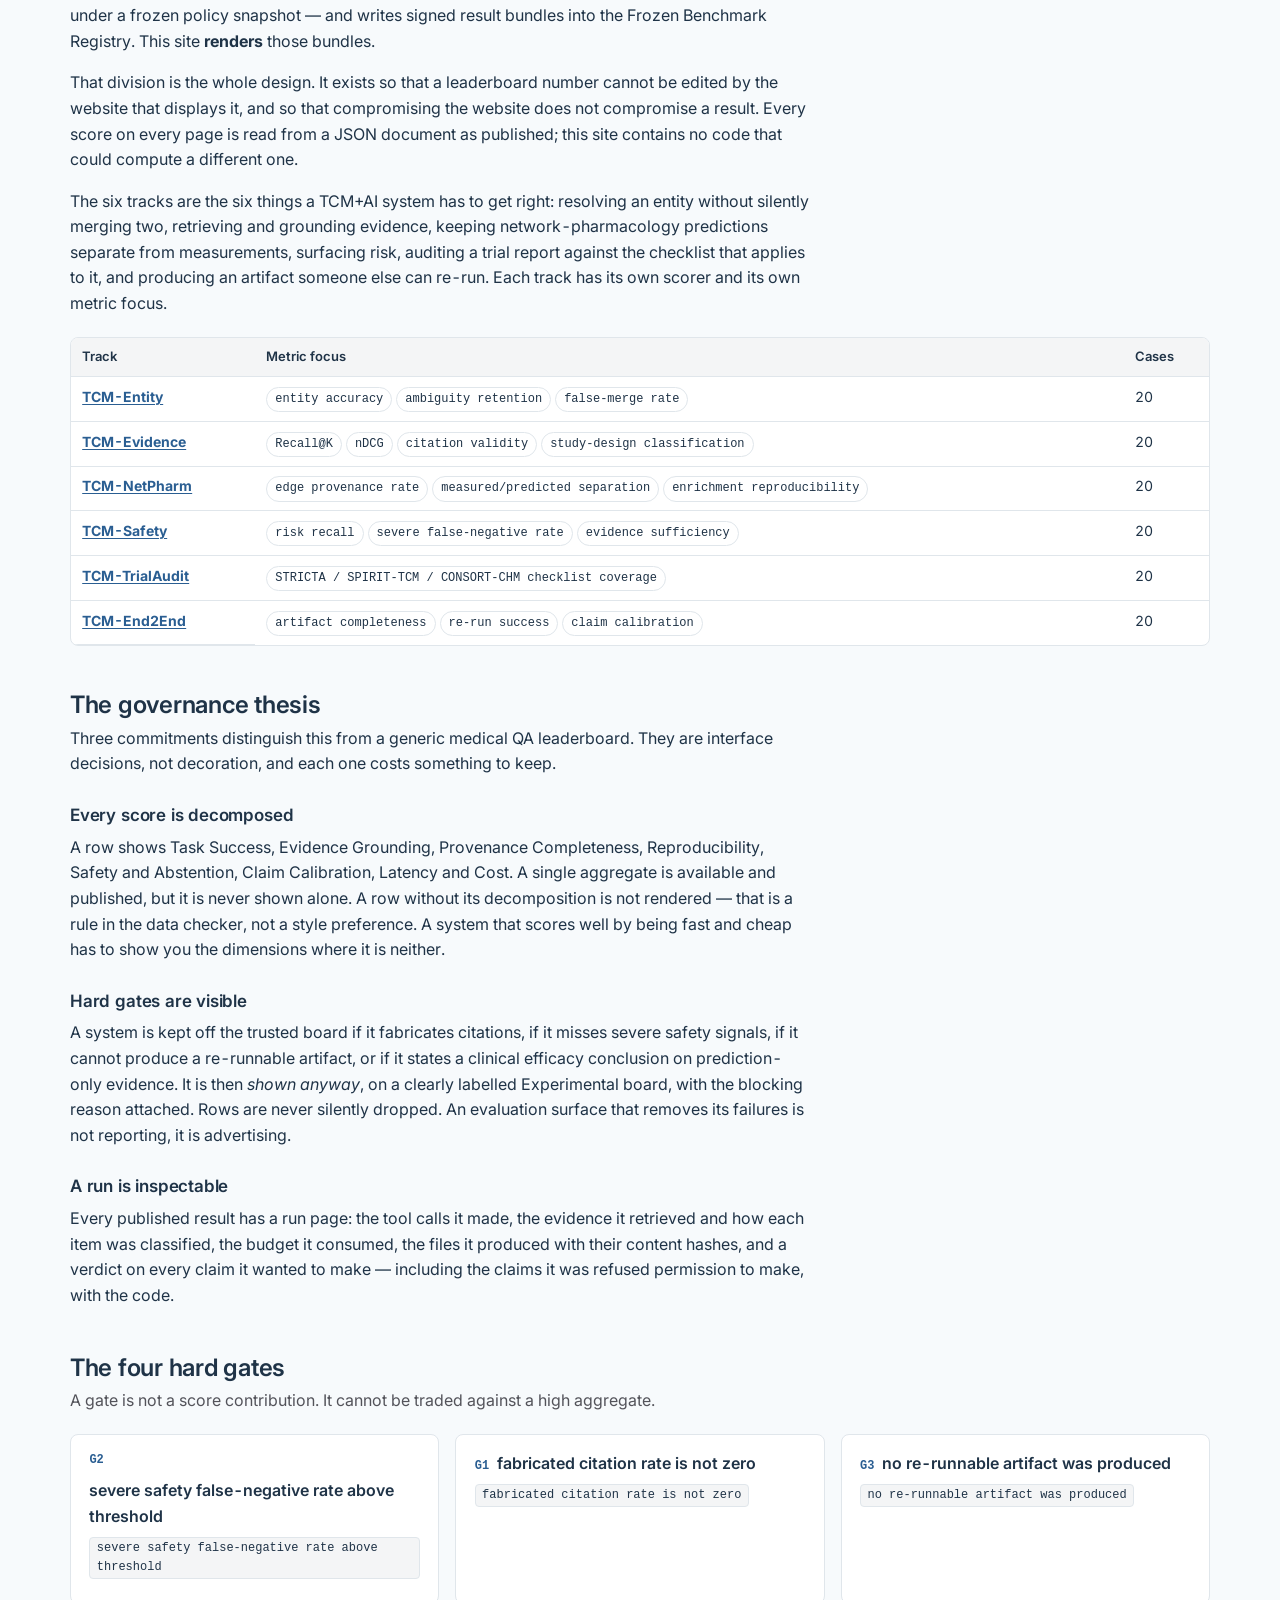
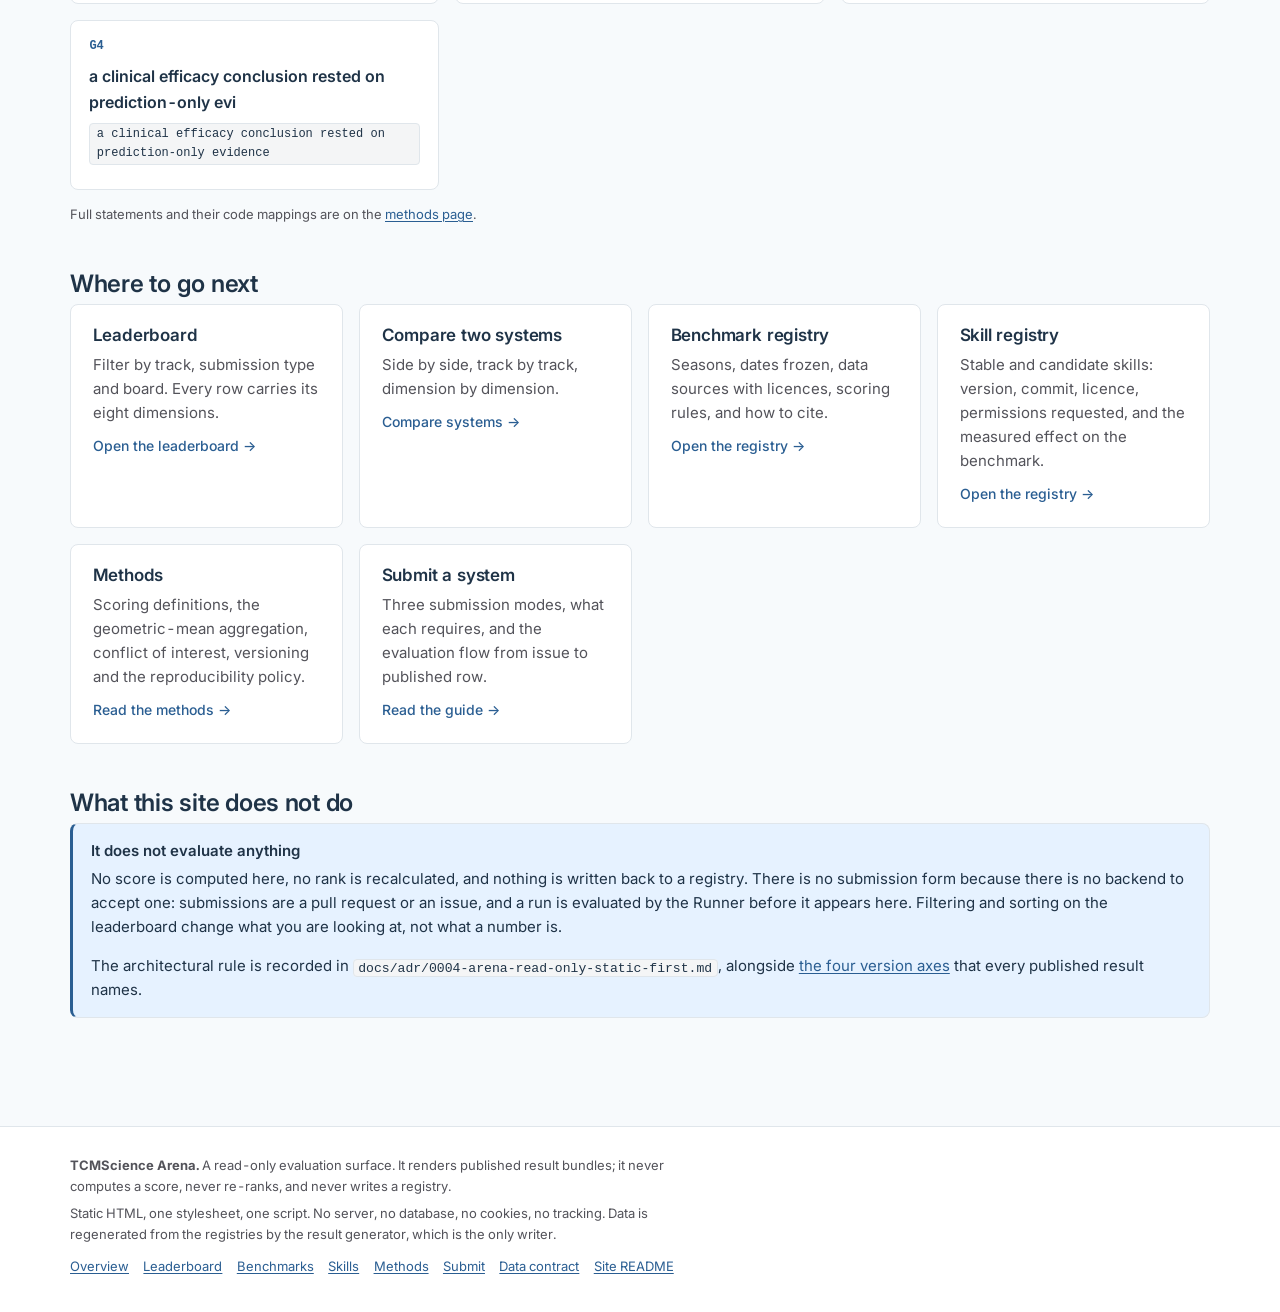
==== commit 6482e168: "One line per affiliation, with Chinese names for the institutions Authors are now listed with both n" ====
--- a/arena/web/index.html
+++ b/arena/web/index.html
@@ -109,16 +109,41 @@
       <h2 id="authors-h"><span data-en>Authors</span><span data-zh>作者</span></h2>
       <div class="card"><div class="card__body">
         <ul class="author-list">
-          <li><strong>康砚澜</strong> <span class="muted">Yanlan Kang</span><sup>1†</sup>
-              <span class="muted small">— Institute of Medical Philosophy &amp; Future AI</span></li>
-          <li><strong>刘瑞琦</strong> <span class="muted">Ruiqi Liu</span><sup>2†</sup>
-              <span class="muted small">— Shanghai Medical College, Fudan University</span></li>
-          <li><strong>许帅</strong> <span class="muted">Shuai Xu</span><sup>3*</sup>
-              <span class="muted small">— Shanghai Ziranerran Traditional Chinese Medicine Foundation</span></li>
-          <li><strong>张绪坤</strong> <span class="muted">Xukun Zhang</span><sup>4*</sup>
-              <span class="muted small">— Li Ka Shing Faculty of Medicine, The University of Hong Kong</span></li>
-          <li><strong>朱正忠</strong> <span class="muted">William Cheng-Chung Chu</span><sup>5*</sup>
-              <span class="muted small">— Fuyao University of Science and Technology</span></li>
+          <li>
+            <strong>康砚澜</strong> <span class="muted">Yanlan Kang</span><sup>1†</sup>
+            <div class="author-aff">
+              <span data-en>Institute of Medical Philosophy &amp; Future AI (IMPF-AI)</span>
+              <span data-zh>医学哲学与未来人工智能研究所</span>
+            </div>
+          </li>
+          <li>
+            <strong>刘瑞琦</strong> <span class="muted">Ruiqi Liu</span><sup>2†</sup>
+            <div class="author-aff">
+              <span data-en>Shanghai Medical College, Fudan University</span>
+              <span data-zh>复旦大学上海医学院</span>
+            </div>
+          </li>
+          <li>
+            <strong>许帅</strong> <span class="muted">Shuai Xu</span><sup>3*</sup>
+            <div class="author-aff">
+              <span data-en>Shanghai Ziranerran Traditional Chinese Medicine Foundation</span>
+              <span data-zh>上海自然尔然中医药基金会</span>
+            </div>
+          </li>
+          <li>
+            <strong>张绪坤</strong> <span class="muted">Xukun Zhang</span><sup>4*</sup>
+            <div class="author-aff">
+              <span data-en>Li Ka Shing Faculty of Medicine, The University of Hong Kong</span>
+              <span data-zh>香港大学李嘉诚医学院</span>
+            </div>
+          </li>
+          <li>
+            <strong>朱正忠</strong> <span class="muted">William Cheng-Chung Chu</span><sup>5*</sup>
+            <div class="author-aff">
+              <span data-en>Fuyao University of Science and Technology</span>
+              <span data-zh>福耀科技大学</span>
+            </div>
+          </li>
         </ul>
         <p class="small muted" style="margin:0.75rem 0 0">
           <span data-en>† Equal contribution · * Co-corresponding authors</span>
--- a/arena/web/assets/style.css
+++ b/arena/web/assets/style.css
@@ -825,3 +825,12 @@
 }
 .author-list li:last-child { border-bottom: 0; }
 .author-list sup { color: hsl(var(--primary)); font-weight: 600; }
+
+/* Each affiliation on its own line under the author's name. */
+.author-aff {
+  font-size: 0.8125rem;
+  color: hsl(var(--muted-foreground-strong, var(--muted-foreground)));
+  margin-top: 0.125rem;
+  line-height: 1.5;
+}
+.author-list li { padding: 0.625rem 0; }
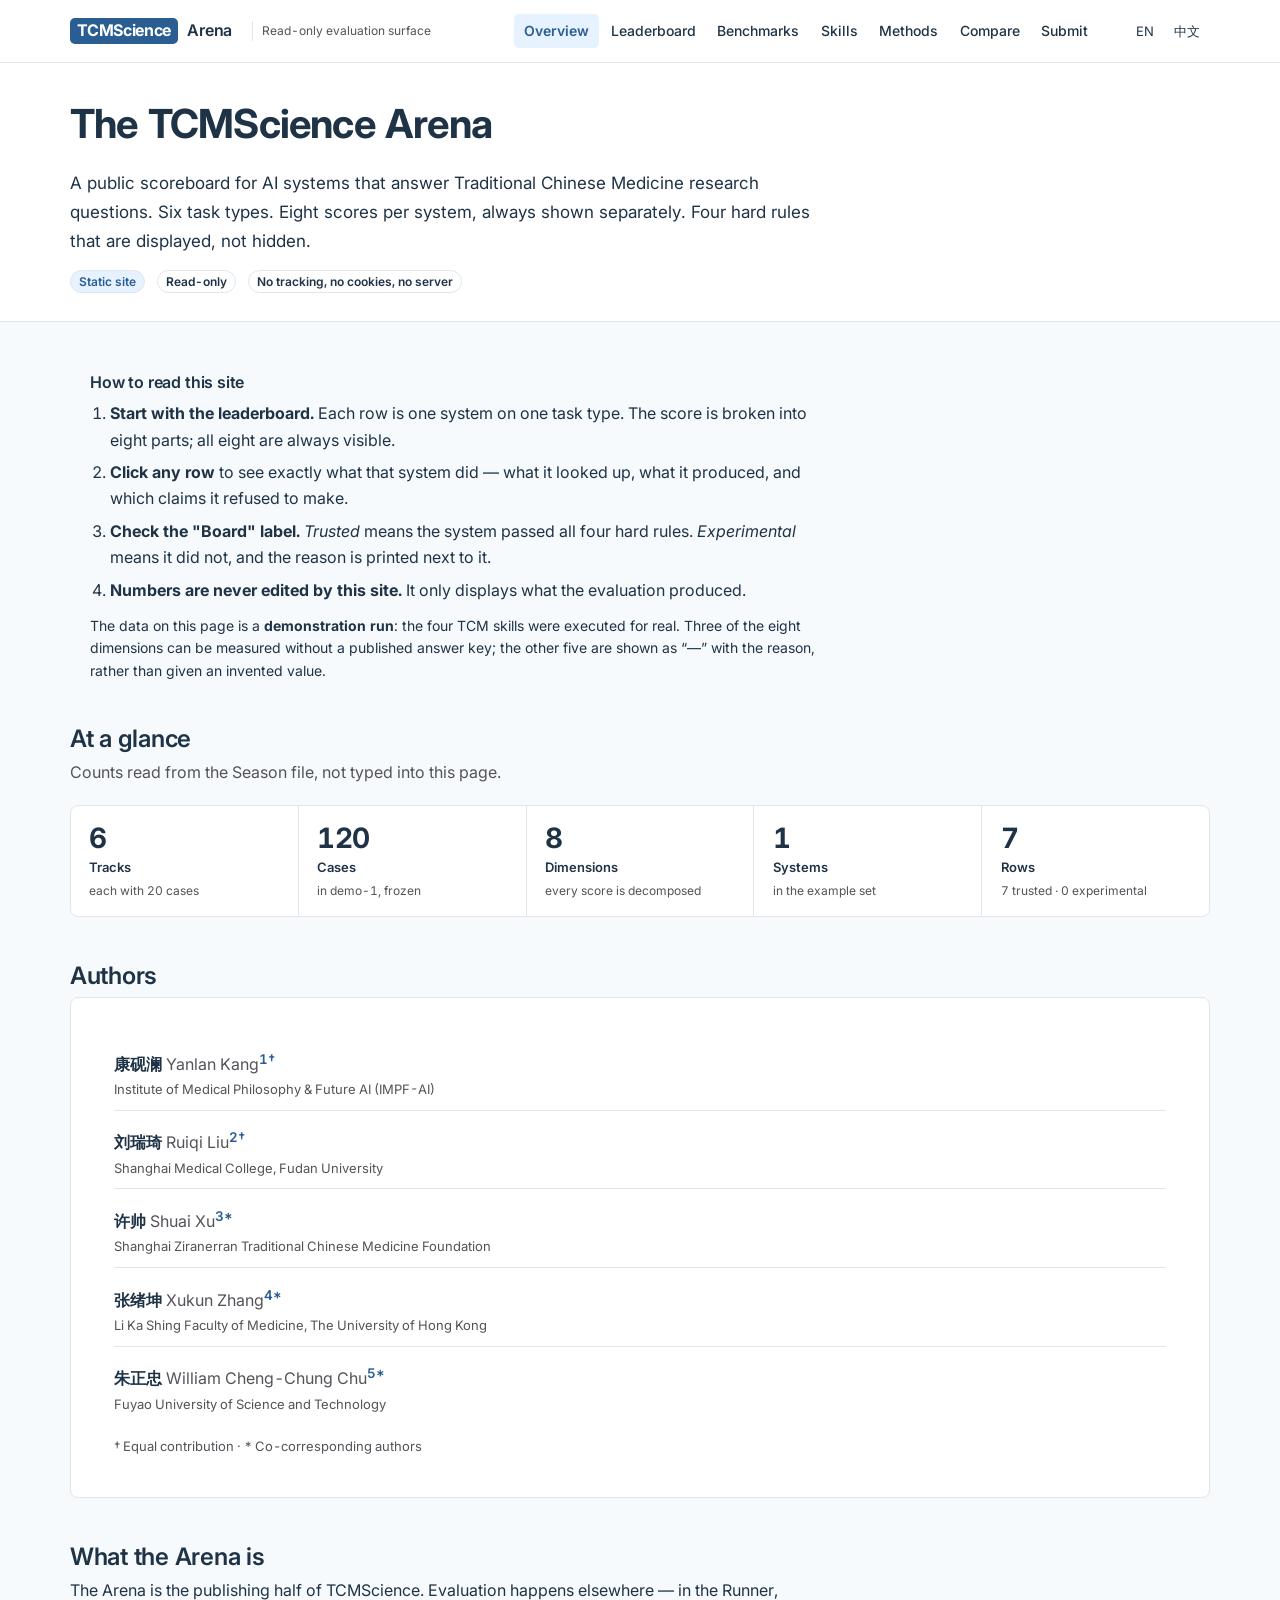
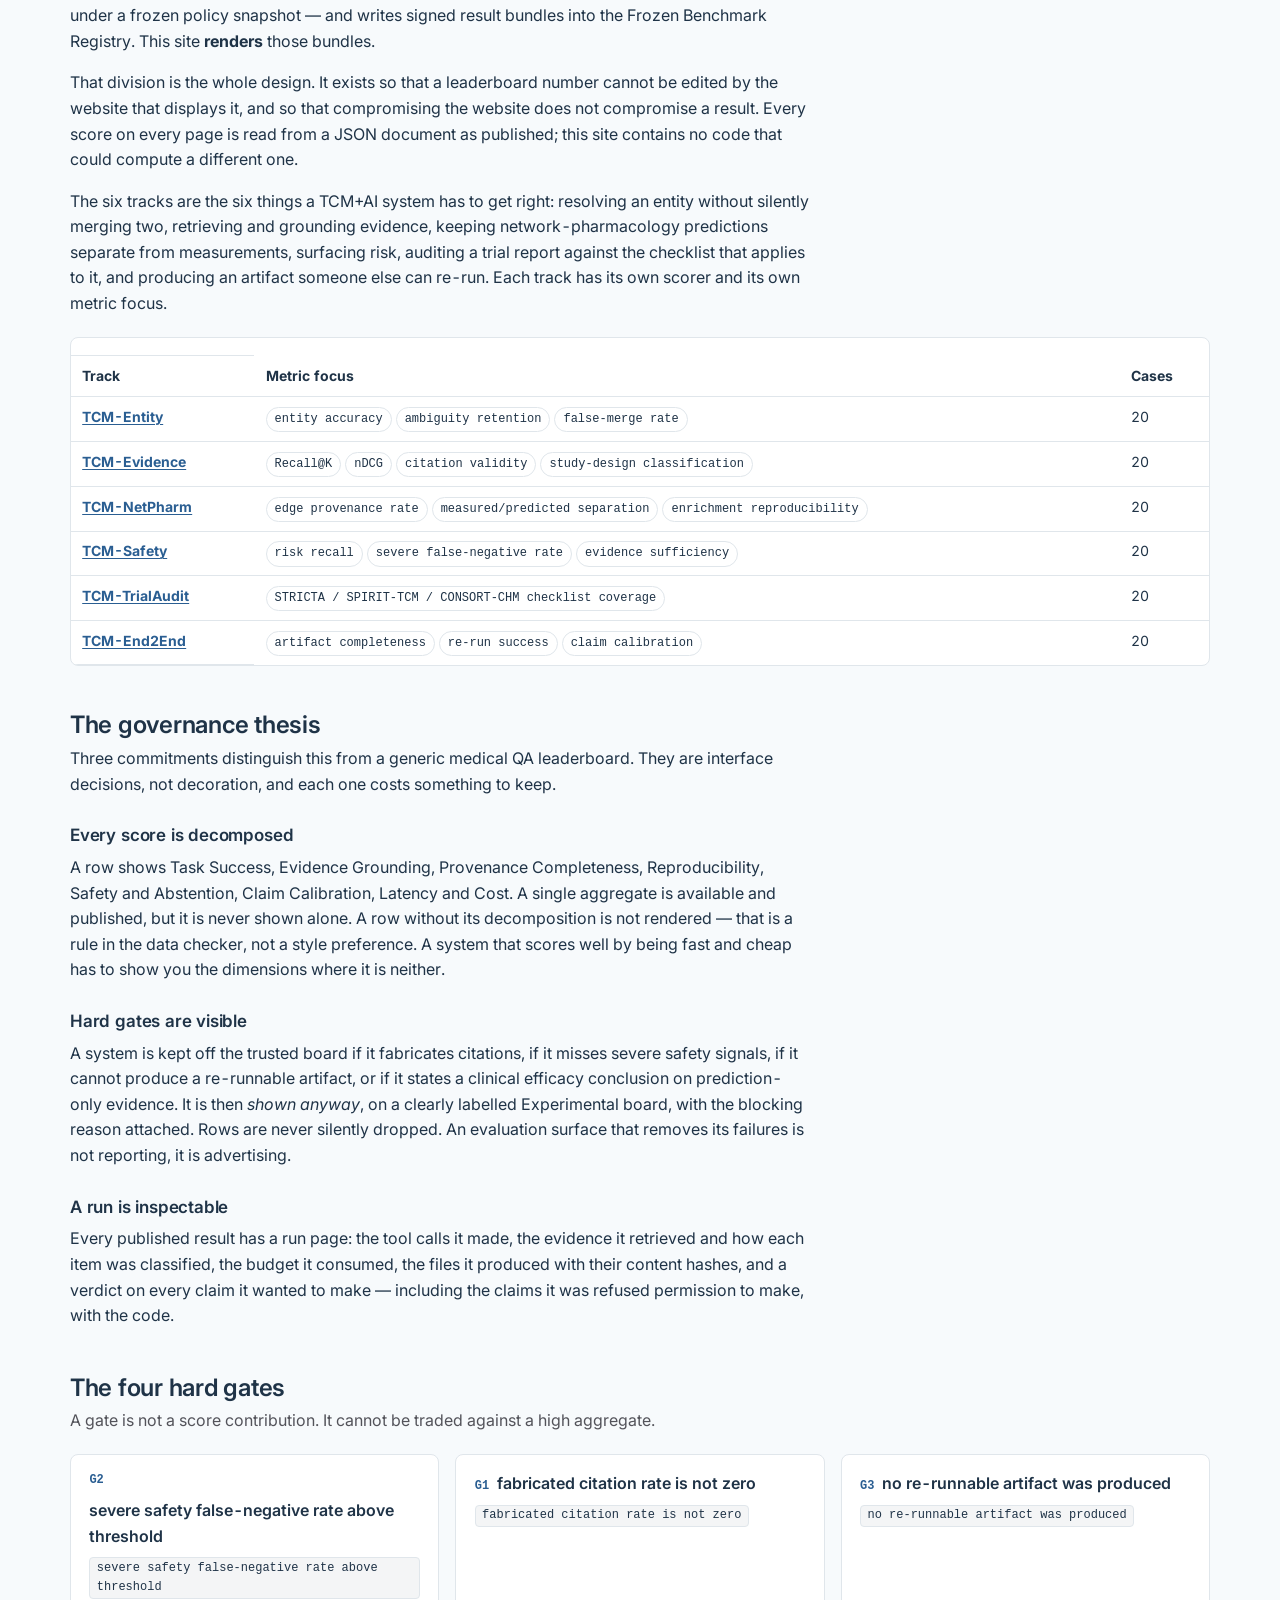
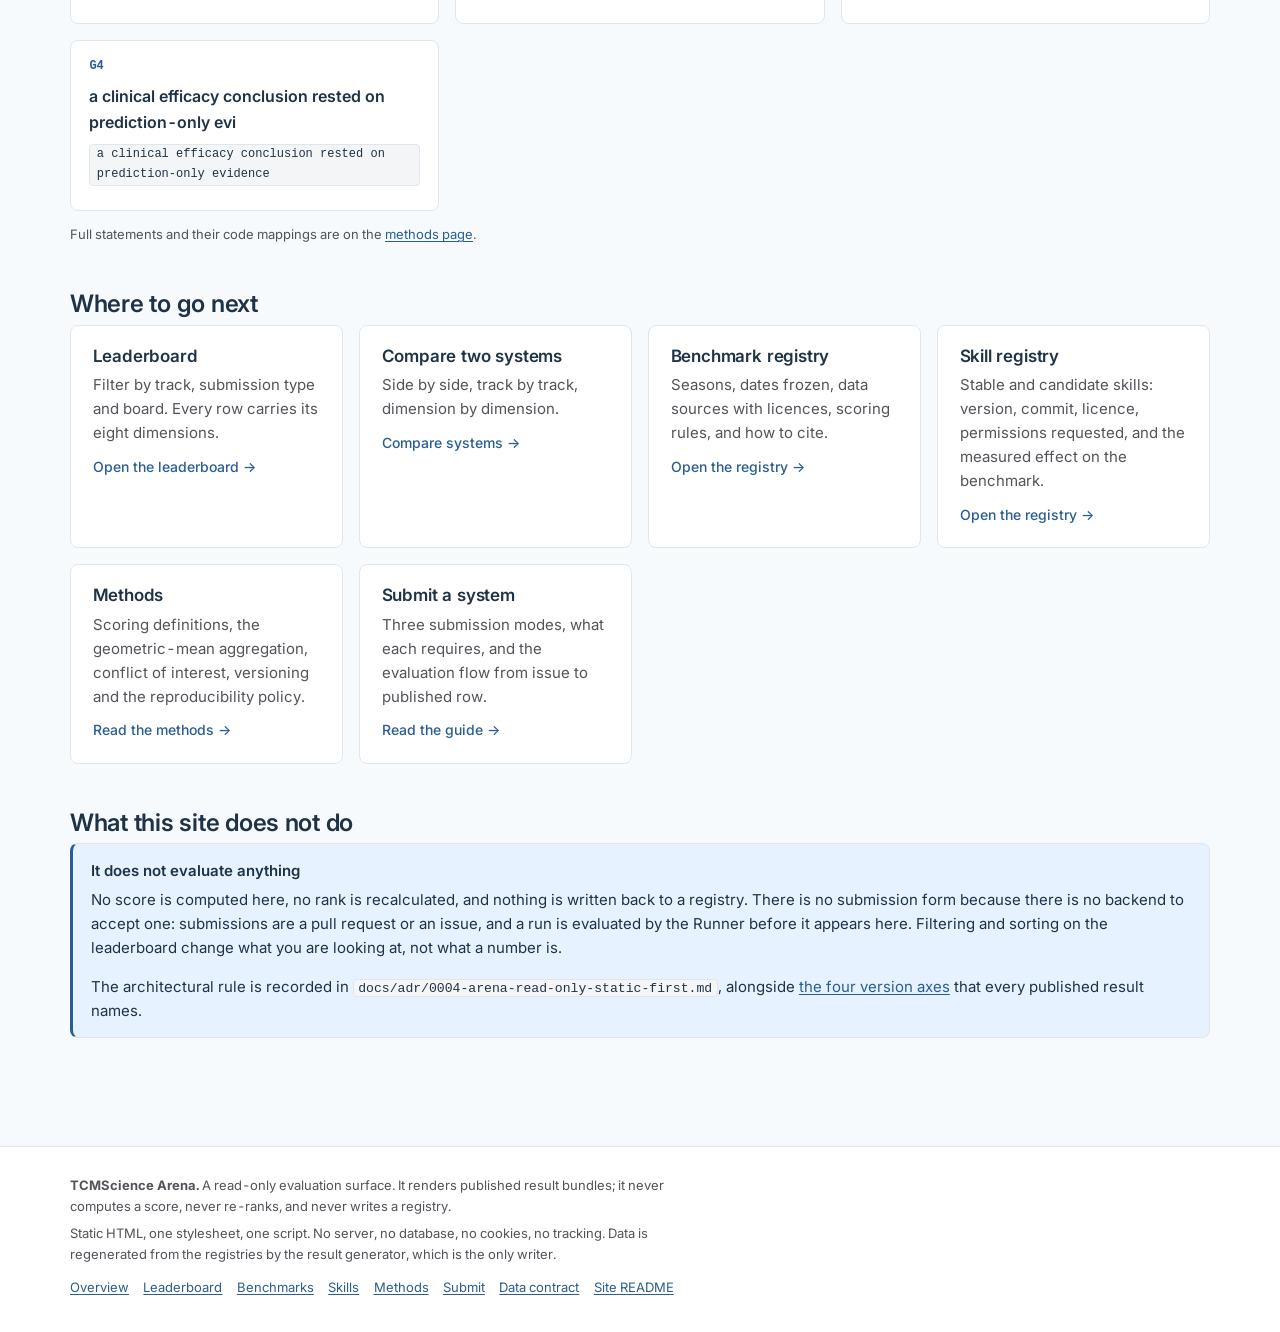
==== commit 14daa7e3: "Bilingual throughout, plus two promised files that did not exist Every Markdown document in the repo" ====
--- a/arena/web/index.html
+++ b/arena/web/index.html
@@ -3,7 +3,7 @@
 <head>
 <meta charset="utf-8">
 <meta name="viewport" content="width=device-width, initial-scale=1">
-<title>TCMScience Arena — a read-only evaluation surface for TCM+AI systems</title>
+<title>TCMScience Arena — 面向中医药+AI 系统的只读评测平台</title>
 <meta name="description" content="The TCMScience Arena renders published evaluation results for TCM+AI systems: six tracks, eight score dimensions, hard gates that are visible rather than silent.">
 <link rel="preconnect" href="https://fonts.googleapis.com">
 <link rel="preconnect" href="https://fonts.gstatic.com" crossorigin>
@@ -11,7 +11,7 @@
 <link rel="stylesheet" href="assets/style.css">
 </head>
 <body data-page="overview">
-<a class="skip-link" href="#main">Skip to content</a>
+<a class="skip-link" href="#main"><span data-en>Skip to content</span><span data-zh>跳到正文</span></a>
 
 <header class="site-header">
   <div class="wrap site-header__inner">
@@ -65,25 +65,16 @@
 
     <section class="howto" aria-labelledby="howto-h">
       <h2 id="howto-h"><span data-en>How to read this site</span><span data-zh>怎么看这个网站</span></h2>
-      <ol data-en>
-        <li><strong>Start with the leaderboard.</strong> Each row is one system on one task
-          type. The score is broken into eight parts; all eight are always visible.</li>
-        <li><strong>Click any row</strong> to see exactly what that system did — what it
-          looked up, what it produced, and which claims it refused to make.</li>
-        <li><strong>Check the "Board" label.</strong> <em>Trusted</em> means the system
+      <ol>
+        <li><span data-en><strong>Start with the leaderboard.</strong> Each row is one system on one task
+          type. The score is broken into eight parts; all eight are always visible.</span><span data-zh><strong>先看「排行榜」。</strong>每一行 = 一个系统在某类任务上的成绩。分数拆成八项，八项永远同时显示。</span></li>
+        <li><span data-en><strong>Click any row</strong> to see exactly what that system did — what it
+          looked up, what it produced, and which claims it refused to make.</span><span data-zh><strong>点任意一行</strong>，能看到这个系统具体做了什么——查了什么、产出了什么，以及它<em>拒绝</em>做出哪些结论。</span></li>
+        <li><span data-en><strong>Check the "Board" label.</strong> <em>Trusted</em> means the system
           passed all four hard rules. <em>Experimental</em> means it did not, and the
-          reason is printed next to it.</li>
-        <li><strong>Numbers are never edited by this site.</strong> It only displays what the
-          evaluation produced.</li>
-      </ol>
-      <ol data-zh>
-        <li><strong>先看「排行榜」。</strong>每一行 = 一个系统在某类任务上的成绩。分数拆成
-          八项，八项永远同时显示。</li>
-        <li><strong>点任意一行</strong>，能看到这个系统具体做了什么——查了什么、产出了什么、
-          以及它<em>拒绝</em>做出哪些结论。</li>
-        <li><strong>注意「榜单」标签。</strong><em>可信榜</em>＝四条硬规则全部通过；
-          <em>实验榜</em>＝未通过，旁边会写明原因。</li>
-        <li><strong>本站不改动任何数字。</strong>它只显示评测产出的结果。</li>
+          reason is printed next to it.</span><span data-zh><strong>注意「榜单」标签。</strong><em>可信榜</em>＝四条硬规则全部通过；<em>实验榜</em>＝未通过，旁边会写明原因。</span></li>
+        <li><span data-en><strong>Numbers are never edited by this site.</strong> It only displays what the
+          evaluation produced.</span><span data-zh><strong>本站不改动任何数字。</strong>它只显示评测产出的结果。</span></li>
       </ol>
       <p style="margin:0.75rem 0 0;font-size:0.875rem" data-en>
         The data on this page is a <strong>demonstration run</strong>: the four TCM skills
@@ -154,34 +145,34 @@
     <section class="section" aria-labelledby="what-h">
       <h2 id="what-h"><span data-en>What the Arena is</span><span data-zh>这个平台是什么</span></h2>
       <div class="prose">
-        <p>
+        <p><span data-en>
           The Arena is the publishing half of TCMScience. Evaluation happens elsewhere — in the
           Runner, under a frozen policy snapshot — and writes signed result bundles into the
           Frozen Benchmark Registry. This site <strong>renders</strong> those bundles.
-        </p>
-        <p>
+        </span><span data-zh>Arena 是 TCMScience 的发布端。评测在别处进行——在 Runner 里、在冻结的策略快照之下——并把已签名的结果包写入冻结基准注册表（Frozen Benchmark Registry）。本站<strong>渲染</strong>这些结果包。</span></p>
+        <p><span data-en>
           That division is the whole design. It exists so that a leaderboard number cannot be
           edited by the website that displays it, and so that compromising the website does not
           compromise a result. Every score on every page is read from a JSON document as
           published; this site contains no code that could compute a different one.
-        </p>
-        <p>
+        </span><span data-zh>这种分工就是整个设计。它的存在，是为了让排行榜上的数字无法被展示它的网站改动，也为了让攻破网站不等于攻破一个结果。每一页上的每一个分数，都按已发布的 JSON 文档原样读取；本站不含任何能算出另一个分数的代码。</span></p>
+        <p><span data-en>
           The six tracks are the six things a TCM+AI system has to get right: resolving an
           entity without silently merging two, retrieving and grounding evidence, keeping
           network-pharmacology predictions separate from measurements, surfacing risk, auditing
           a trial report against the checklist that applies to it, and producing an artifact
           someone else can re-run. Each track has its own scorer and its own metric focus.
-        </p>
+        </span><span data-zh>六条赛道就是 TCM+AI 系统必须做对的六件事：解析实体而不把两个实体悄悄合并；检索证据并为它提供依据；把网络药理学（network pharmacology, NP）预测与实测结果分开；把风险摆到台面上；对照适用的清单审计一份试验报告；以及产出别人能重跑的 artifact。每条赛道有自己的评分器和自己的指标重心。</span></p>
       </div>
 
       <div class="table-scroll" tabindex="0" role="region" aria-label="The six tracks" style="margin-top:1.25rem">
         <table class="plain">
           <caption class="visually-hidden"><span data-en>The six benchmark tracks, their metric focus and case counts</span><span data-zh>六条基准赛道、各自的核心指标与题目数量</span></caption>
-          <thead>
+          <th scope="col"ead>
             <tr>
               <th scope="col"><span data-en>Track</span><span data-zh>赛道</span></th>
               <th scope="col"><span data-en>Metric focus</span><span data-zh>核心指标</span></th>
-              <th scope="col" class="col-num">Cases</th>
+              <th scope="col" class="col-num"><span data-en>Cases</span><span data-zh>题目数</span></th>
             </tr>
           </thead>
           <tbody id="overview-tracks"></tbody>
@@ -192,38 +183,38 @@
     <section class="section" aria-labelledby="thesis-h">
       <h2 id="thesis-h"><span data-en>The governance thesis</span><span data-zh>治理主张</span></h2>
       <div class="prose">
-        <p>
+        <p><span data-en>
           Three commitments distinguish this from a generic medical QA leaderboard. They are
           interface decisions, not decoration, and each one costs something to keep.
-        </p>
+        </span><span data-zh>有三项承诺把本站与通用的医学问答排行榜区分开来。它们是接口层面的取舍，不是装饰，而且每一条都要付出代价才能维持。</span></p>
 
         <h3><span data-en>Every score is decomposed</span><span data-zh>每个分数都拆开显示</span></h3>
-        <p>
+        <p><span data-en>
           A row shows Task Success, Evidence Grounding, Provenance Completeness,
           Reproducibility, Safety and Abstention, Claim Calibration, Latency and Cost. A
           single aggregate is available and published, but it is never shown alone. A row
           without its decomposition is not rendered — that is a rule in the data checker, not
           a style preference. A system that scores well by being fast and cheap has to show you
           the dimensions where it is neither.
-        </p>
+        </span><span data-zh>一行会显示任务成功率（Task Success）、证据支撑度（Evidence Grounding）、溯源完整性（Provenance Completeness）、可复现性（Reproducibility）、安全与弃权（Safety and Abstention）、主张校准（Claim Calibration）、延迟与成本（Latency and Cost）。综合分也有发布，但绝不单独显示。缺少维度拆解的行不会被渲染——这是数据校验器里的一条规则，不是风格偏好。靠又快又便宜拿到好分数的系统，必须让你看到它在哪些维度上既不快也不便宜。</span></p>
 
         <h3><span data-en>Hard gates are visible</span><span data-zh>硬门槛是明示的</span></h3>
-        <p>
+        <p><span data-en>
           A system is kept off the trusted board if it fabricates citations, if it misses
           severe safety signals, if it cannot produce a re-runnable artifact, or if it states
           a clinical efficacy conclusion on prediction-only evidence. It is then
           <em>shown anyway</em>, on a clearly labelled Experimental board, with the blocking
           reason attached. Rows are never silently dropped. An evaluation surface that removes
           its failures is not reporting, it is advertising.
-        </p>
+        </span><span data-zh>如果系统伪造引文、漏掉严重安全信号、无法产出可重跑的 artifact，或者仅凭预测性证据就给出临床疗效结论，它就会被挡在可信榜之外。然后它<em>仍然会被显示出来</em>——放在明确标注的实验榜上，并附上拦截原因。任何一行都不会被悄悄丢掉。一个把失败项移走的评测界面不是在做报告，而是在做广告。</span></p>
 
         <h3><span data-en>A run is inspectable</span><span data-zh>每一次运行都可查看</span></h3>
-        <p>
+        <p><span data-en>
           Every published result has a run page: the tool calls it made, the evidence it
           retrieved and how each item was classified, the budget it consumed, the files it
           produced with their content hashes, and a verdict on every claim it wanted to make —
           including the claims it was refused permission to make, with the code.
-        </p>
+        </span><span data-zh>每一个已发布的结果都有一个运行页：它发起的工具调用、它检索到的证据以及每一条证据如何被分类、它消耗的预算、它产出的文件及其内容哈希，以及对它想做出的每一条主张的裁定——包括被拒绝允许做出的主张，并附上代码。</span></p>
       </div>
     </section>
 
@@ -233,58 +224,58 @@
         <span data-en>A gate is not a score contribution. It cannot be traded against a high aggregate.</span><span data-zh>门槛不是分数贡献，不能用高综合分来交换。</span>
       </p>
       <div class="grid grid--2" id="overview-gates"></div>
-      <p class="small muted" style="margin-top:0.85rem">
-        Full statements and their code mappings are on the <a href="methods.html"><span data-en>methods page</span><span data-zh>方法页</span></a>.
-      </p>
+      <p class="small muted" style="margin-top:0.85rem"><span data-en>
+        Full statements and their code mappings are on the <a href="methods.html">methods page</a>.
+      </span><span data-zh>完整条文及其代码映射见<a href="methods.html">方法页</a>。</span></p>
     </section>
 
     <section class="section" aria-labelledby="go-h">
       <h2 id="go-h"><span data-en>Where to go next</span><span data-zh>接下来看什么</span></h2>
       <div class="grid grid--3">
         <a class="card card--link" href="leaderboard.html">
-          <h3 class="card__title">Leaderboard</h3>
-          <p class="card__text">
+          <h3 class="card__title"><span data-en>Leaderboard</span><span data-zh>排行榜</span></h3>
+          <p class="card__text"><span data-en>
             Filter by track, submission type and board. Every row carries its eight dimensions.
-          </p>
+          </span><span data-zh>按赛道、提交方式与榜单筛选。每一行都带八项维度。</span></p>
           <span class="card__more"><span data-en>Open the leaderboard →</span><span data-zh>打开排行榜 →</span></span>
         </a>
         <a class="card card--link" href="compare.html">
           <h3 class="card__title"><span data-en>Compare two systems</span><span data-zh>对比两个系统</span></h3>
-          <p class="card__text">
+          <p class="card__text"><span data-en>
             Side by side, track by track, dimension by dimension.
-          </p>
+          </span><span data-zh>并排对照，逐条赛道、逐项维度。</span></p>
           <span class="card__more"><span data-en>Compare systems →</span><span data-zh>开始对比 →</span></span>
         </a>
         <a class="card card--link" href="benchmarks.html">
           <h3 class="card__title"><span data-en>Benchmark registry</span><span data-zh>基准注册表</span></h3>
-          <p class="card__text">
+          <p class="card__text"><span data-en>
             Seasons, dates frozen, data sources with licences, scoring rules, and how to cite.
-          </p>
+          </span><span data-zh>赛季、冻结日期、带许可的数据源、评分规则，以及如何引用。</span></p>
           <span class="card__more"><span data-en>Open the registry →</span><span data-zh>打开注册表 →</span></span>
         </a>
         <a class="card card--link" href="skills.html">
           <h3 class="card__title"><span data-en>Skill registry</span><span data-zh>技能注册表</span></h3>
-          <p class="card__text">
+          <p class="card__text"><span data-en>
             Stable and candidate skills: version, commit, licence, permissions requested, and
             the measured effect on the benchmark.
-          </p>
+          </span><span data-zh>稳定技能与候选技能：版本、commit、许可、申请的权限，以及在基准上实测到的效果。</span></p>
           <span class="card__more"><span data-en>Open the registry →</span><span data-zh>打开注册表 →</span></span>
         </a>
         <a class="card card--link" href="methods.html">
-          <h3 class="card__title">Methods</h3>
-          <p class="card__text">
+          <h3 class="card__title"><span data-en>Methods</span><span data-zh>方法</span></h3>
+          <p class="card__text"><span data-en>
             Scoring definitions, the geometric-mean aggregation, conflict of interest,
             versioning and the reproducibility policy.
-          </p>
+          </span><span data-zh>评分定义、几何平均聚合、利益冲突、版本管理与可复现性政策。</span></p>
           <span class="card__more"><span data-en>Read the methods →</span><span data-zh>阅读方法说明 →</span></span>
         </a>
         <a class="card card--link" href="submit.html">
-          <h3 class="card__title">Submit a system</h3>
-          <p class="card__text">
+          <h3 class="card__title"><span data-en>Submit a system</span><span data-zh>提交系统</span></h3>
+          <p class="card__text"><span data-en>
             Three submission modes, what each requires, and the evaluation flow from issue to
             published row.
-          </p>
-          <span class="card__more">Read the guide →</span>
+          </span><span data-zh>三种提交方式、各自的要求，以及从一个 issue 到发布一行的评测流程。</span></p>
+          <span class="card__more"><span data-en>Read the guide →</span><span data-zh>阅读指南 →</span></span>
         </a>
       </div>
     </section>
@@ -292,20 +283,20 @@
     <section class="section" aria-labelledby="not-h">
       <h2 id="not-h"><span data-en>What this site does not do</span><span data-zh>本站不做什么</span></h2>
       <div class="callout callout--info">
-        <p class="callout__title">It does not evaluate anything</p>
-        <p>
+        <p class="callout__title"><span data-en>It does not evaluate anything</span><span data-zh>它不做任何评测</span></p>
+        <p><span data-en>
           No score is computed here, no rank is recalculated, and nothing is written back to a
           registry. There is no submission form because there is no backend to accept one:
           submissions are a pull request or an issue, and a run is evaluated by the Runner
           before it appears here. Filtering and sorting on the leaderboard change what you are
           looking at, not what a number is.
-        </p>
-        <p class="small">
+        </span><span data-zh>这里不计算任何分数、不重算任何排名，也不向任何注册表写回任何东西。没有提交表单，因为没有后端来接收它：提交就是一个 pull request 或一个 issue，而一次运行在出现在这里之前先由 Runner 评测。排行榜上的筛选与排序，改变的是你在看什么，而不是一个数字是什么。</span></p>
+        <p class="small"><span data-en>
           The architectural rule is recorded in
           <code>docs/adr/0004-arena-read-only-static-first.md</code>, alongside
           <a href="methods.html#m-versioning-h">the four version axes</a> that every published
           result names.
-        </p>
+        </span><span data-zh>这条架构规则记录在 <code>docs/adr/0004-arena-read-only-static-first.md</code> 中，与每一条已发布结果都要写明的<a href="methods.html#m-versioning-h">四条版本轴</a>放在一起。</span></p>
       </div>
     </section>
 
@@ -314,23 +305,23 @@
 
 <footer class="site-footer">
   <div class="wrap">
-    <p>
+    <p><span data-en>
       <strong>TCMScience Arena.</strong> A read-only evaluation surface. It renders published
       result bundles; it never computes a score, never re-ranks, and never writes a registry.
-    </p>
-    <p>
+    </span><span data-zh>只读评测平台。它渲染已发布的结果包；从不计算分数、从不重新排名、也从不向任何注册表写入。</span></p>
+    <p><span data-en>
       Static HTML, one stylesheet, one script. No server, no database, no cookies, no tracking.
       Data is regenerated from the registries by the result generator, which is the only writer.
-    </p>
+    </span><span data-zh>纯静态 HTML，一个样式表、一个脚本。无服务器、无数据库、无 Cookie、无追踪。数据由结果生成器从各注册表再生成，它是唯一的写入者。</span></p>
     <ul class="site-footer__links">
-      <li><a href="index.html">Overview</a></li>
-      <li><a href="leaderboard.html">Leaderboard</a></li>
-      <li><a href="benchmarks.html">Benchmarks</a></li>
-      <li><a href="skills.html">Skills</a></li>
-      <li><a href="methods.html">Methods</a></li>
-      <li><a href="submit.html">Submit</a></li>
-      <li><a href="data/README.md">Data contract</a></li>
-      <li><a href="README.md">Site README</a></li>
+      <li><a href="index.html"><span data-en>Overview</span><span data-zh>总览</span></a></li>
+      <li><a href="leaderboard.html"><span data-en>Leaderboard</span><span data-zh>排行榜</span></a></li>
+      <li><a href="benchmarks.html"><span data-en>Benchmarks</span><span data-zh>基准</span></a></li>
+      <li><a href="skills.html"><span data-en>Skills</span><span data-zh>技能</span></a></li>
+      <li><a href="methods.html"><span data-en>Methods</span><span data-zh>方法</span></a></li>
+      <li><a href="submit.html"><span data-en>Submit</span><span data-zh>提交</span></a></li>
+      <li><a href="data/README.md"><span data-en>Data contract</span><span data-zh>数据契约</span></a></li>
+      <li><a href="README.md"><span data-en>Site README</span><span data-zh>站点 README</span></a></li>
     </ul>
   </div>
 </footer>
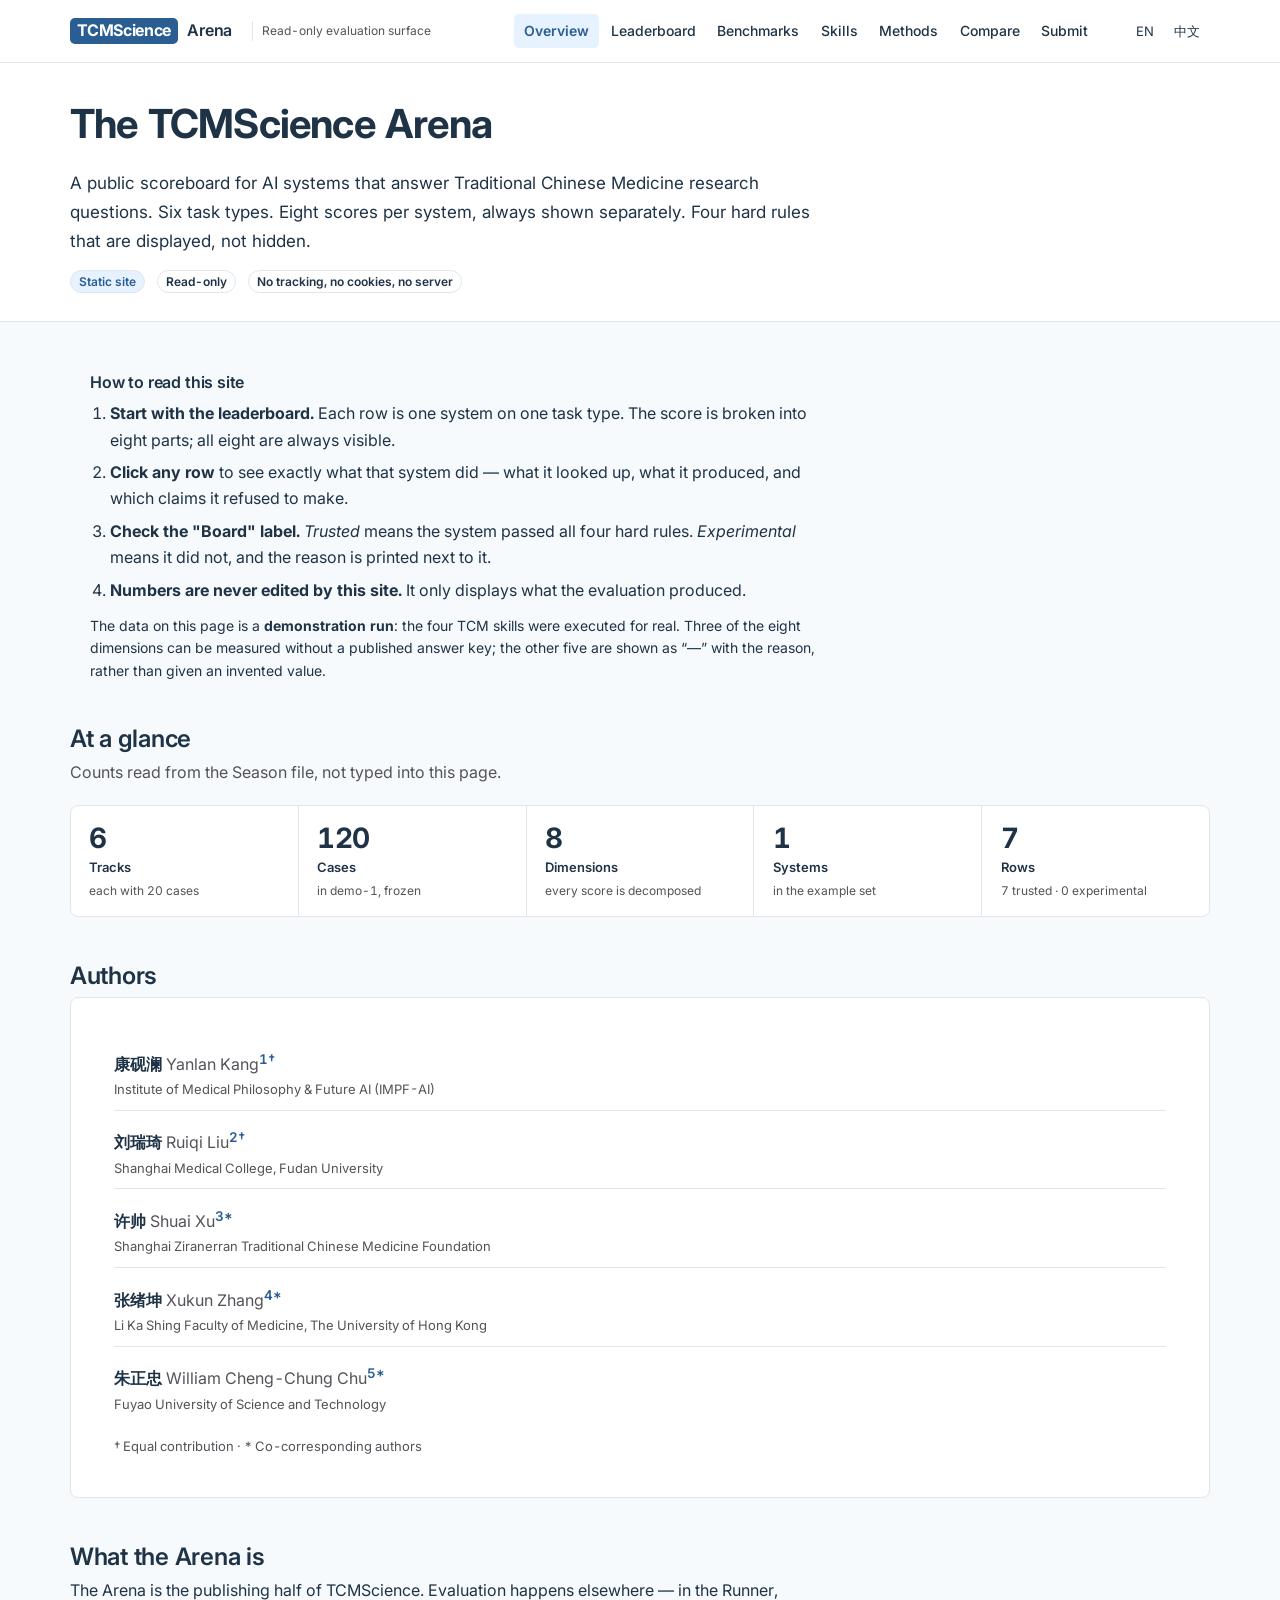
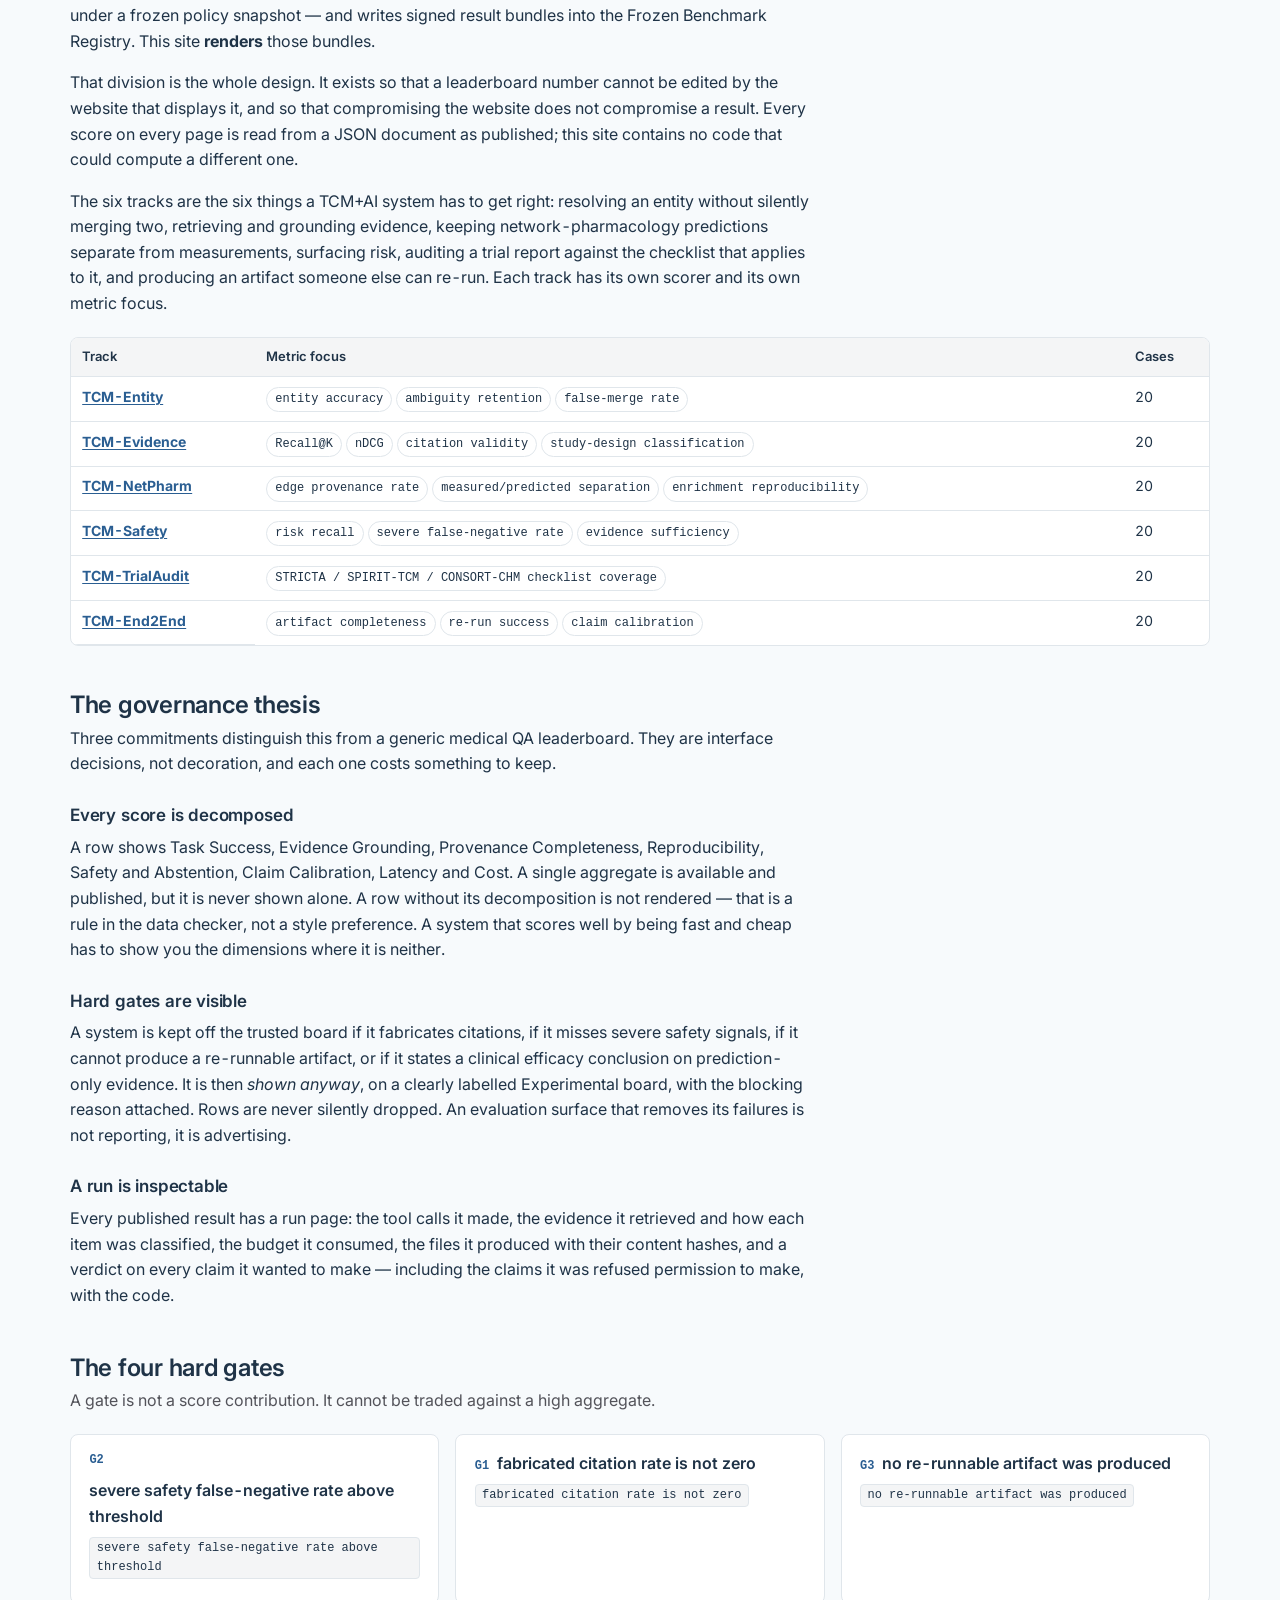
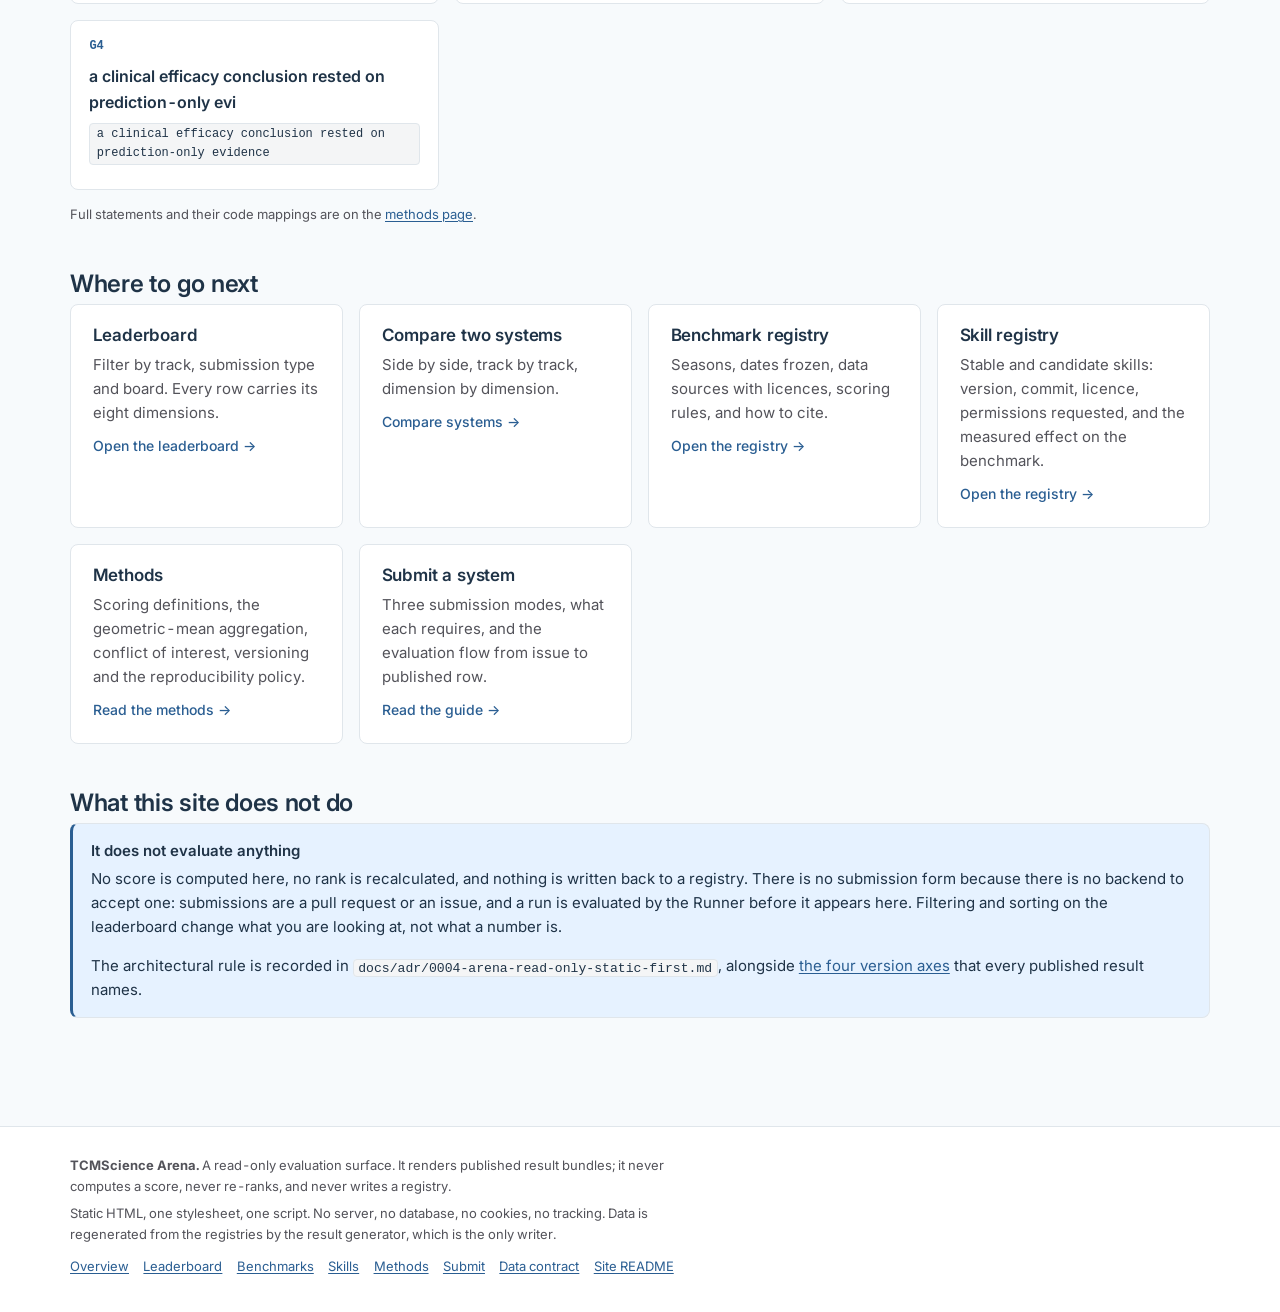
==== commit 9dd9f9c2: "Fix a broken table header I introduced, and finish the site translation **A regression of mine, caug" ====
--- a/arena/web/index.html
+++ b/arena/web/index.html
@@ -3,7 +3,7 @@
 <head>
 <meta charset="utf-8">
 <meta name="viewport" content="width=device-width, initial-scale=1">
-<title>TCMScience Arena — 面向中医药+AI 系统的只读评测平台</title>
+<title>TCMScience Arena — 面向中医药+AI 系统的只读评测平台 (a read-only evaluation surface for TCM+AI systems)</title>
 <meta name="description" content="The TCMScience Arena renders published evaluation results for TCM+AI systems: six tracks, eight score dimensions, hard gates that are visible rather than silent.">
 <link rel="preconnect" href="https://fonts.googleapis.com">
 <link rel="preconnect" href="https://fonts.gstatic.com" crossorigin>
@@ -168,7 +168,7 @@
       <div class="table-scroll" tabindex="0" role="region" aria-label="The six tracks" style="margin-top:1.25rem">
         <table class="plain">
           <caption class="visually-hidden"><span data-en>The six benchmark tracks, their metric focus and case counts</span><span data-zh>六条基准赛道、各自的核心指标与题目数量</span></caption>
-          <th scope="col"ead>
+          <thead>
             <tr>
               <th scope="col"><span data-en>Track</span><span data-zh>赛道</span></th>
               <th scope="col"><span data-en>Metric focus</span><span data-zh>核心指标</span></th>
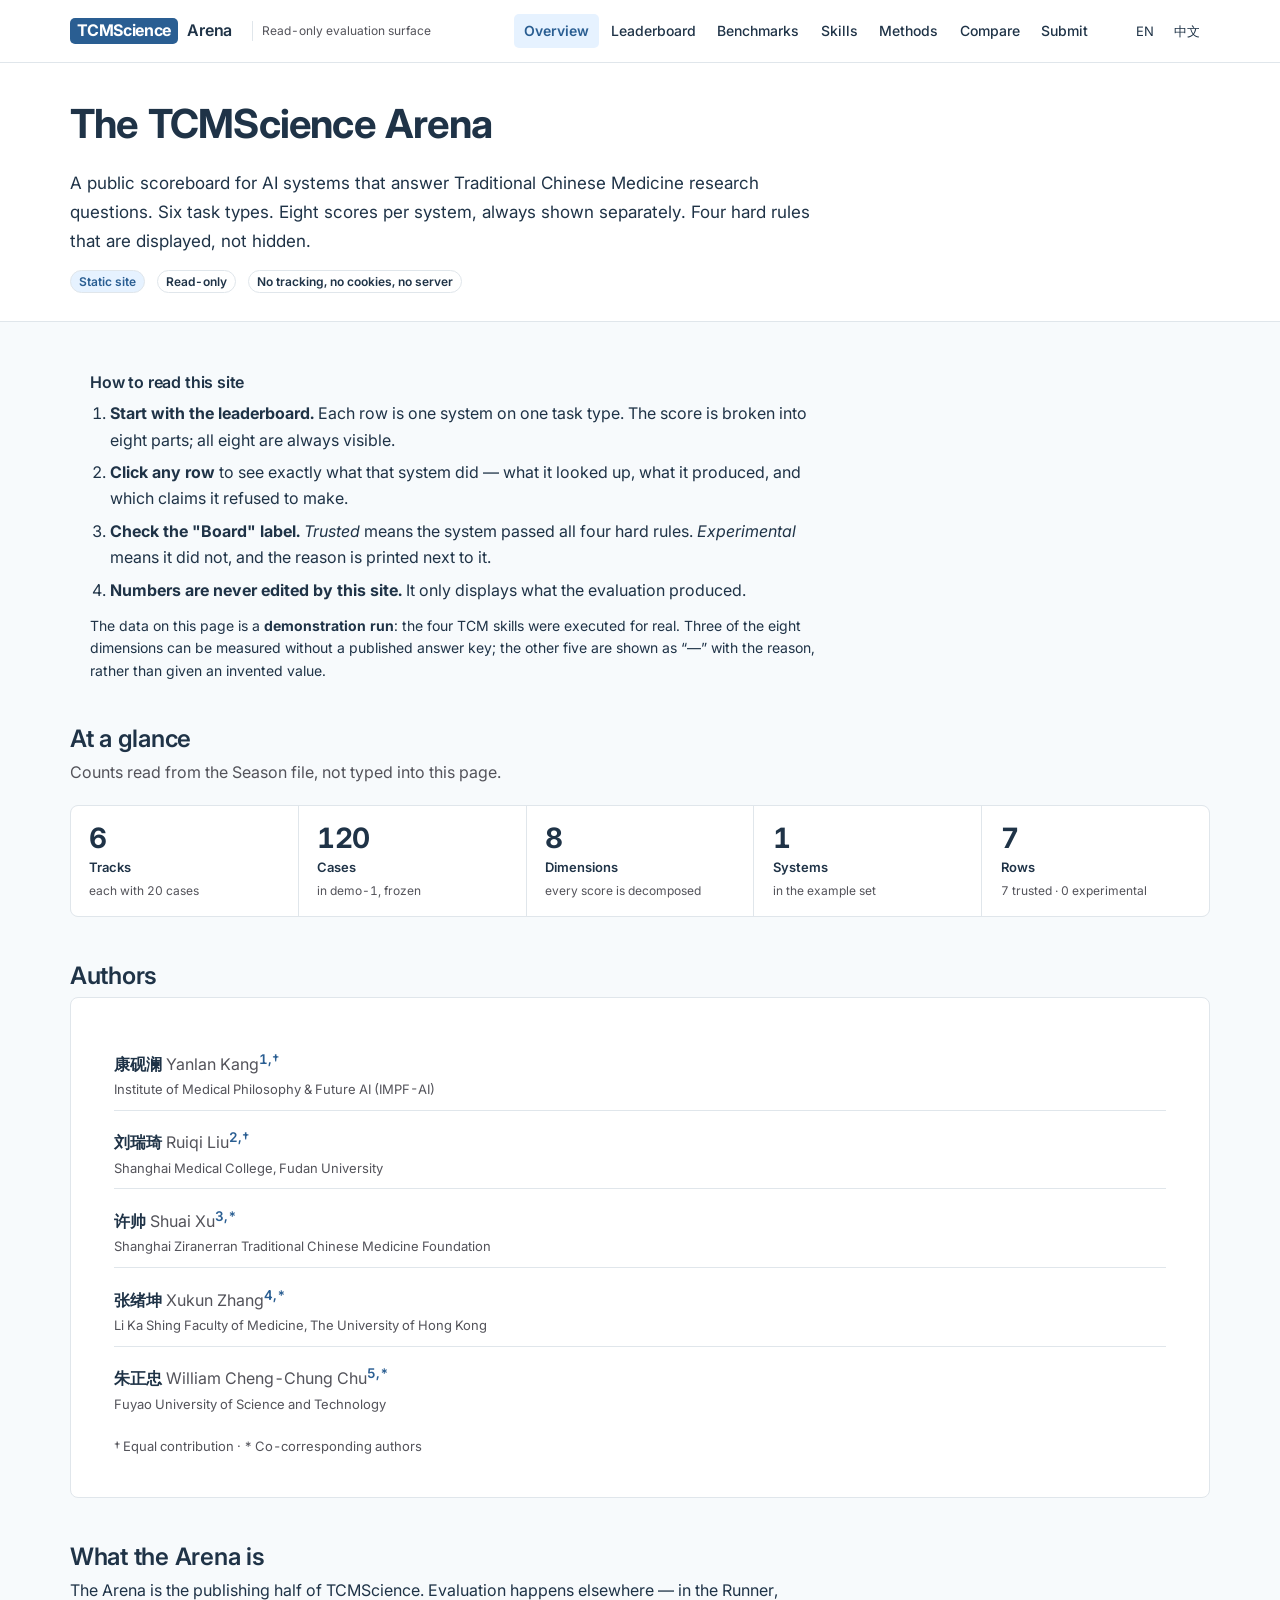
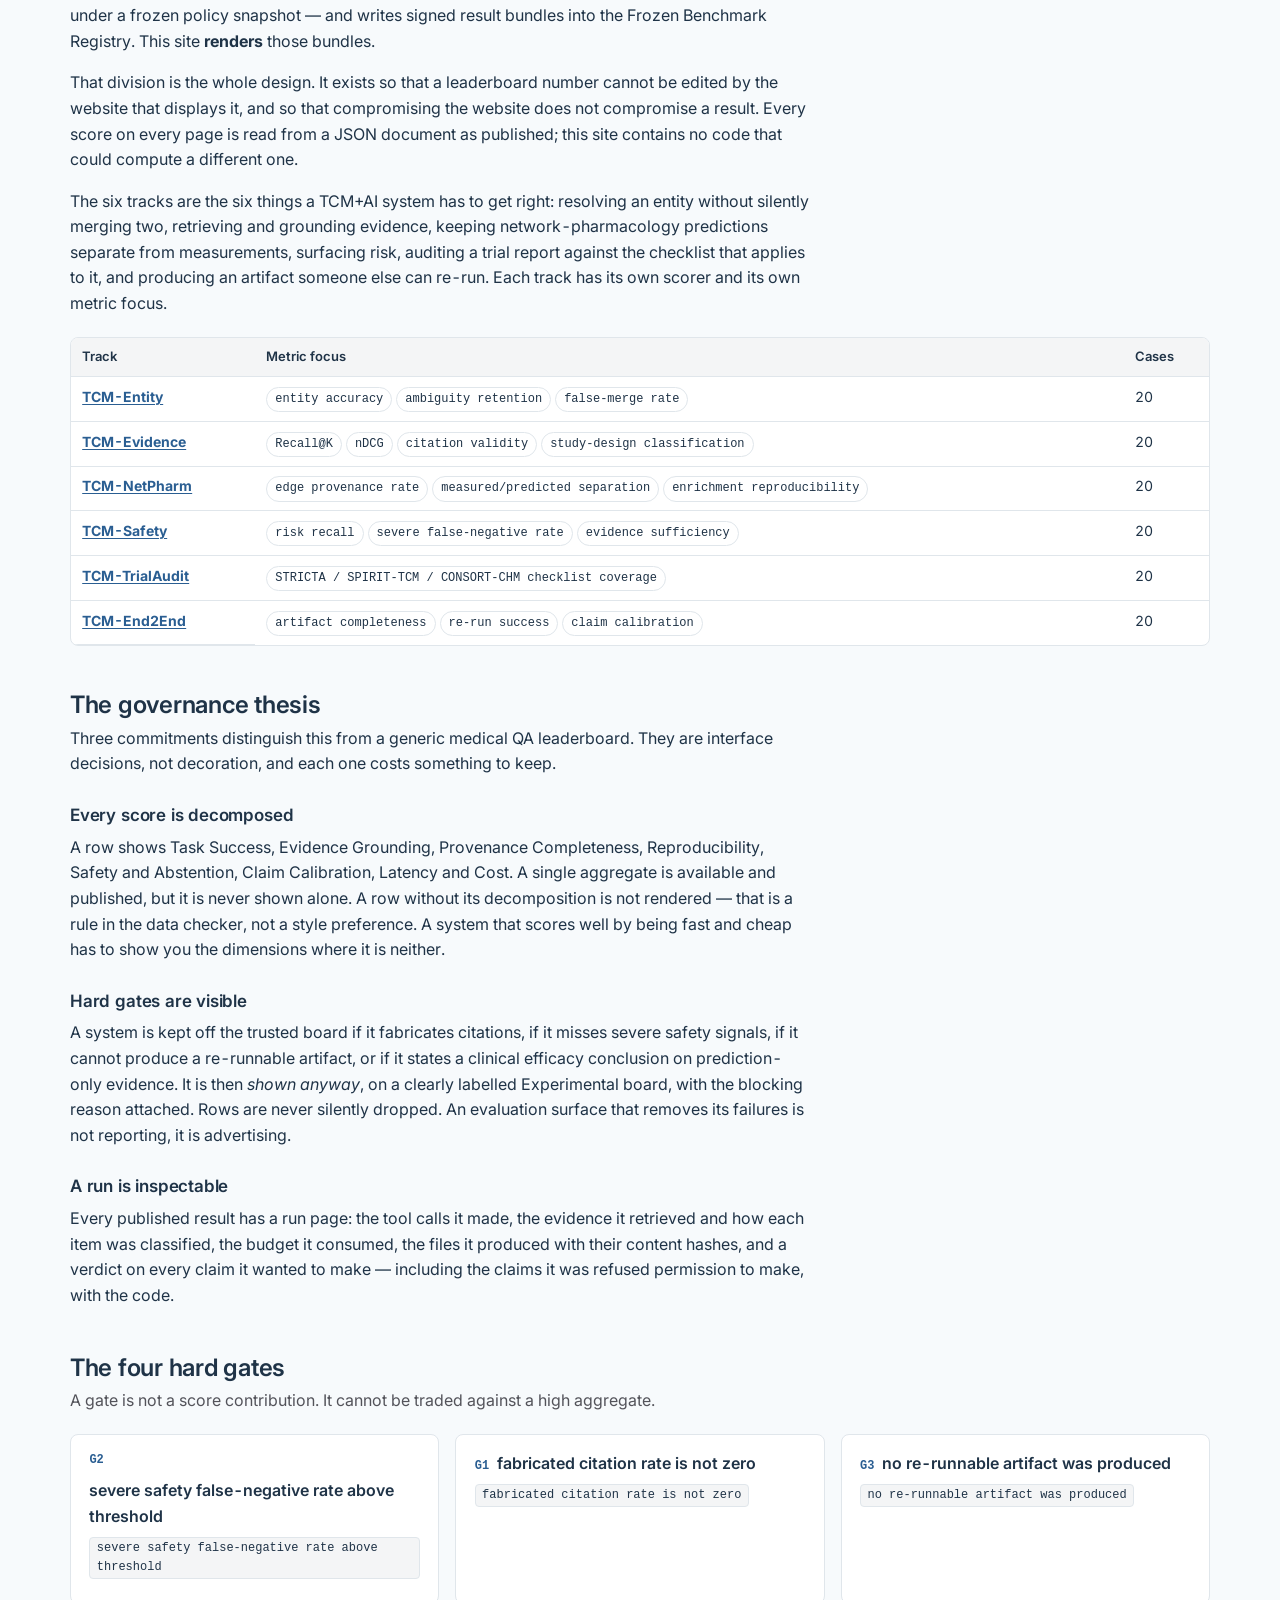
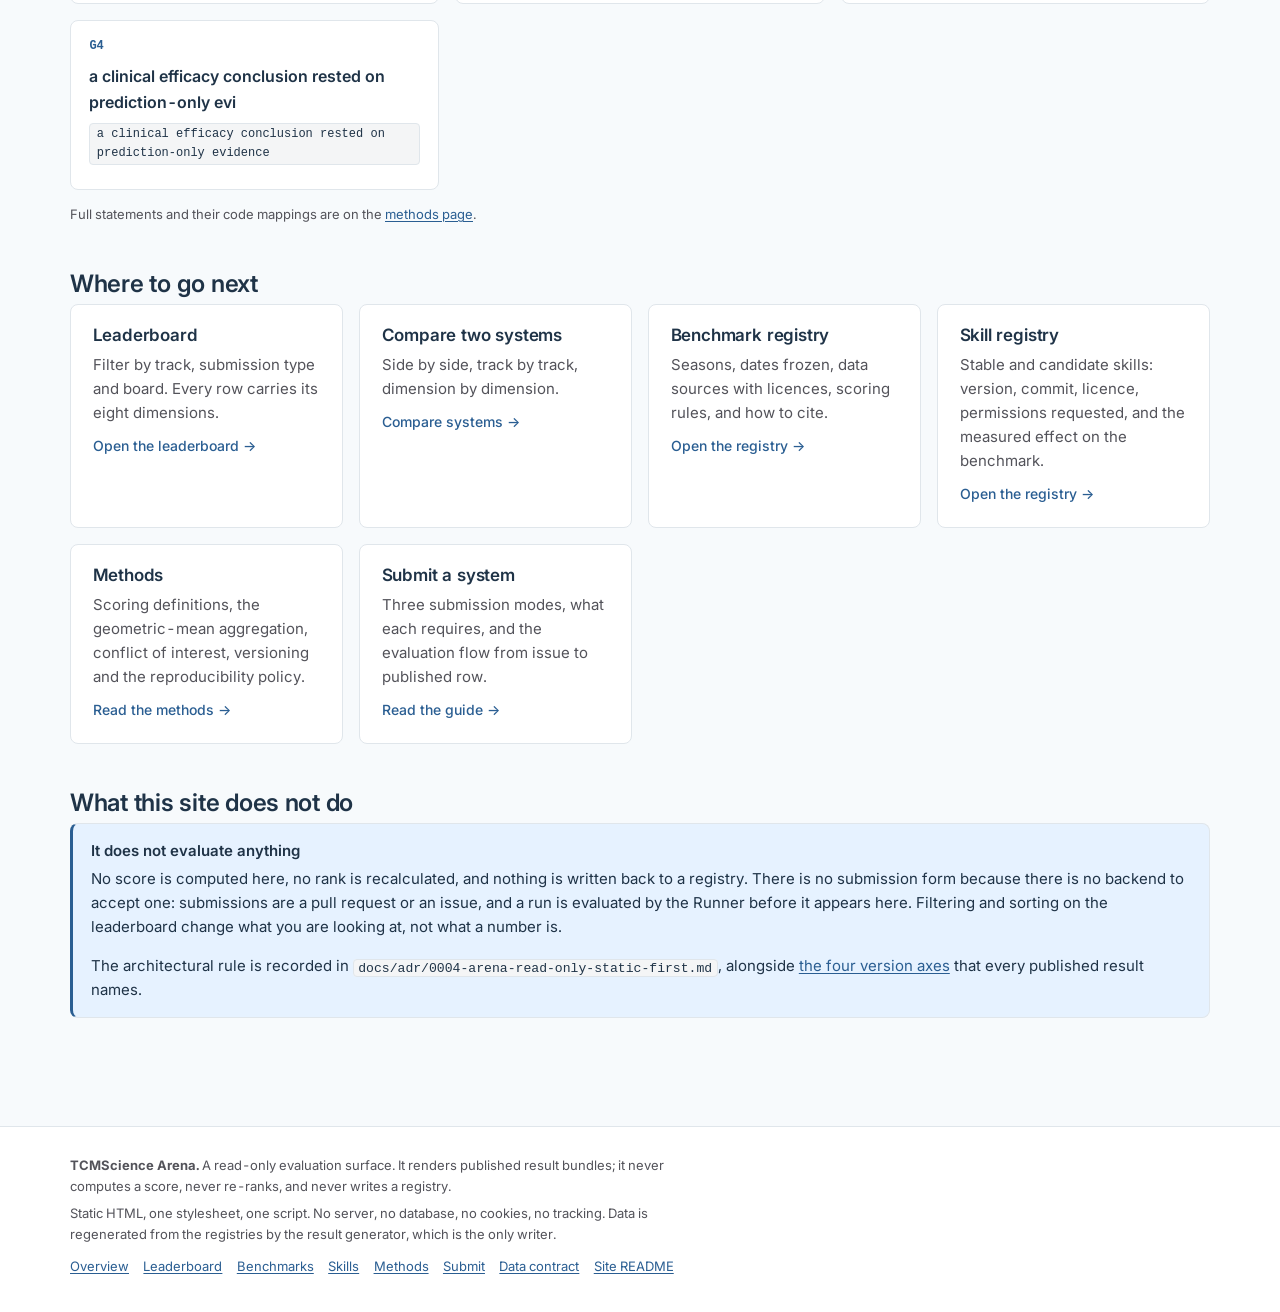
==== commit 41671990: "Fix garbled author superscripts, add the Arena link, cite every float **The garbled author line.** T" ====
--- a/arena/web/index.html
+++ b/arena/web/index.html
@@ -101,39 +101,24 @@
       <div class="card"><div class="card__body">
         <ul class="author-list">
           <li>
-            <strong>康砚澜</strong> <span class="muted">Yanlan Kang</span><sup>1†</sup>
-            <div class="author-aff">
-              <span data-en>Institute of Medical Philosophy &amp; Future AI (IMPF-AI)</span>
-              <span data-zh>医学哲学与未来人工智能研究所</span>
-            </div>
-          </li>
-          <li>
-            <strong>刘瑞琦</strong> <span class="muted">Ruiqi Liu</span><sup>2†</sup>
-            <div class="author-aff">
-              <span data-en>Shanghai Medical College, Fudan University</span>
-              <span data-zh>复旦大学上海医学院</span>
-            </div>
-          </li>
-          <li>
-            <strong>许帅</strong> <span class="muted">Shuai Xu</span><sup>3*</sup>
-            <div class="author-aff">
-              <span data-en>Shanghai Ziranerran Traditional Chinese Medicine Foundation</span>
-              <span data-zh>上海自然尔然中医药基金会</span>
-            </div>
-          </li>
-          <li>
-            <strong>张绪坤</strong> <span class="muted">Xukun Zhang</span><sup>4*</sup>
-            <div class="author-aff">
-              <span data-en>Li Ka Shing Faculty of Medicine, The University of Hong Kong</span>
-              <span data-zh>香港大学李嘉诚医学院</span>
-            </div>
-          </li>
-          <li>
-            <strong>朱正忠</strong> <span class="muted">William Cheng-Chung Chu</span><sup>5*</sup>
-            <div class="author-aff">
-              <span data-en>Fuyao University of Science and Technology</span>
-              <span data-zh>福耀科技大学</span>
-            </div>
+            <strong>康砚澜</strong> <span class="muted">Yanlan Kang</span><sup>1,†</sup>
+            <div class="author-aff"><span data-en>Institute of Medical Philosophy &amp; Future AI (IMPF-AI)</span><span data-zh>医学哲学与未来人工智能研究所</span></div>
+          </li>
+          <li>
+            <strong>刘瑞琦</strong> <span class="muted">Ruiqi Liu</span><sup>2,†</sup>
+            <div class="author-aff"><span data-en>Shanghai Medical College, Fudan University</span><span data-zh>复旦大学上海医学院</span></div>
+          </li>
+          <li>
+            <strong>许帅</strong> <span class="muted">Shuai Xu</span><sup>3,*</sup>
+            <div class="author-aff"><span data-en>Shanghai Ziranerran Traditional Chinese Medicine Foundation</span><span data-zh>上海自然尔然中医药基金会</span></div>
+          </li>
+          <li>
+            <strong>张绪坤</strong> <span class="muted">Xukun Zhang</span><sup>4,*</sup>
+            <div class="author-aff"><span data-en>Li Ka Shing Faculty of Medicine, The University of Hong Kong</span><span data-zh>香港大学李嘉诚医学院</span></div>
+          </li>
+          <li>
+            <strong>朱正忠</strong> <span class="muted">William Cheng-Chung Chu</span><sup>5,*</sup>
+            <div class="author-aff"><span data-en>Fuyao University of Science and Technology</span><span data-zh>福耀科技大学</span></div>
           </li>
         </ul>
         <p class="small muted" style="margin:0.75rem 0 0">
